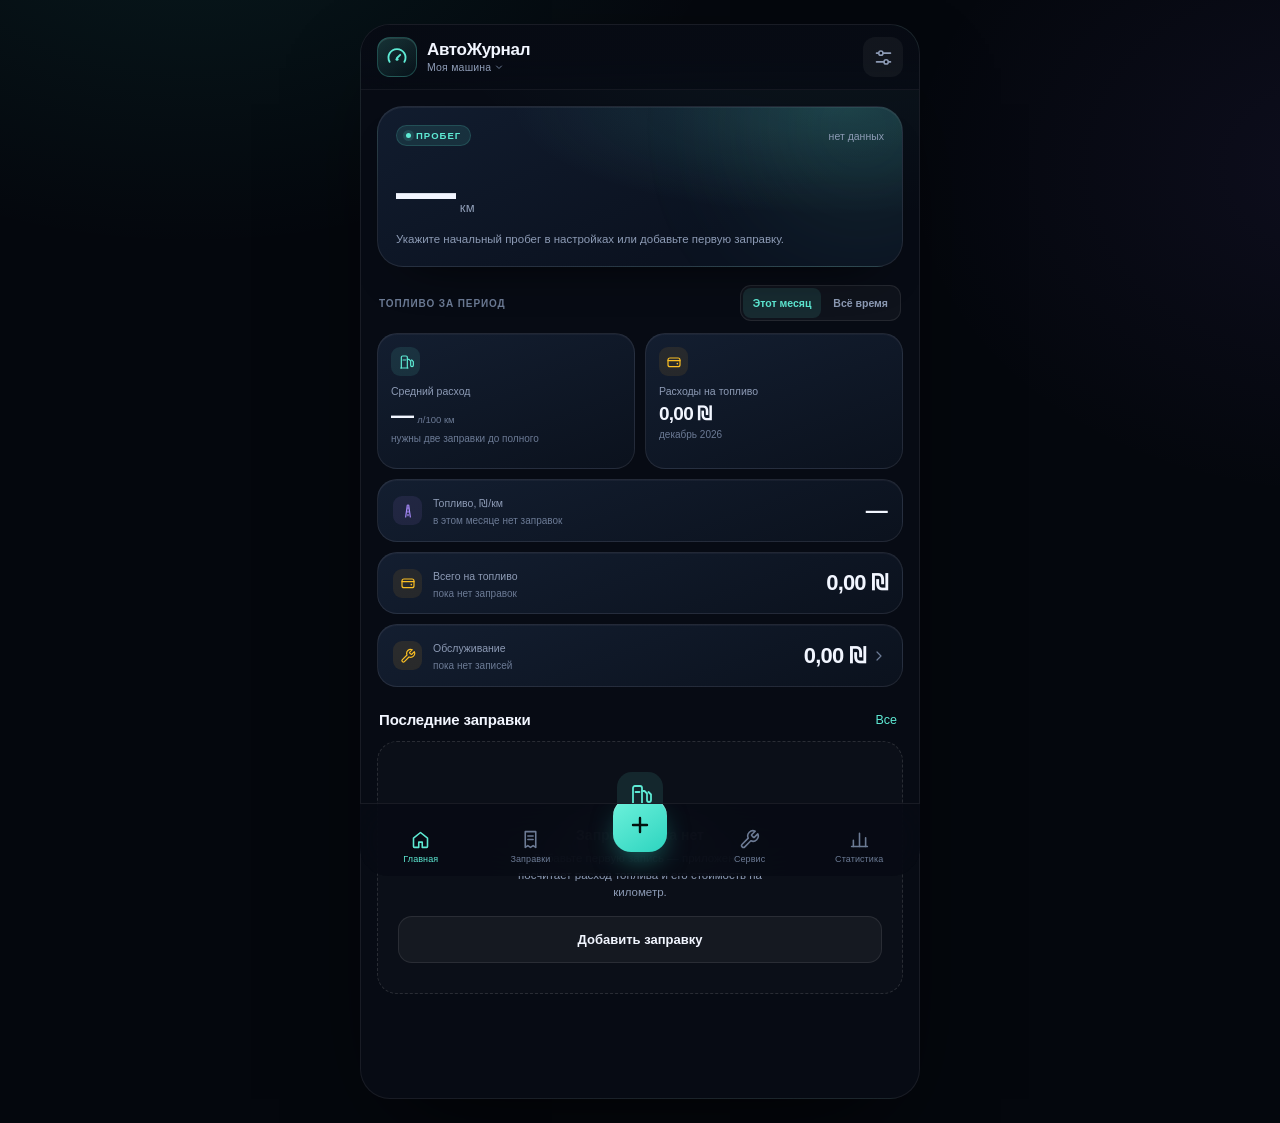
==== index.html @ a78a7da1 "Stage 3: maintenance and repair journal (2.3.0)" ====
<!DOCTYPE html>
<html lang="ru">
<head>
  <meta charset="utf-8">
  <meta name="viewport" content="width=device-width, initial-scale=1, viewport-fit=cover">
  <meta name="theme-color" content="#070b14">
  <meta name="description" content="АвтоЖурнал — личный учёт заправок, расхода и расходов для нескольких автомобилей.">
  <meta name="apple-mobile-web-app-capable" content="yes">
  <meta name="mobile-web-app-capable" content="yes">
  <meta name="apple-mobile-web-app-status-bar-style" content="black-translucent">
  <meta name="apple-mobile-web-app-title" content="АвтоЖурнал">
  <meta name="format-detection" content="telephone=no">
  <link rel="manifest" href="./manifest.webmanifest">
  <link rel="apple-touch-icon" href="./icons/apple-touch-icon.png">
  <link rel="icon" type="image/png" sizes="192x192" href="./icons/icon-192.png">
  <link rel="stylesheet" href="./styles.css">
  <title>АвтоЖурнал</title>
</head>
<body>
  <div class="app">
    <header class="topbar">
      <div class="brand">
        <div class="brand-icon" aria-hidden="true">
          <svg viewBox="0 0 24 24" fill="none" stroke="currentColor" stroke-width="1.9" stroke-linecap="round" stroke-linejoin="round">
            <path d="M4.6 16.8a8.5 8.5 0 1 1 14.8 0"/>
            <path d="m12 13 3.2-3.2"/>
            <circle cx="12" cy="14.2" r="1.5" fill="currentColor" stroke="none"/>
          </svg>
        </div>
        <div class="brand-text">
          <span class="brand-title">АвтоЖурнал</span>
          <button class="car-switch" type="button" id="car-switch" aria-haspopup="dialog" aria-controls="profiles-modal" title="Сменить автомобиль">
            <span id="active-profile-name">Моя машина</span>
            <svg viewBox="0 0 24 24" fill="none" stroke="currentColor" stroke-width="2" stroke-linecap="round" stroke-linejoin="round" aria-hidden="true"><path d="m7 10 5 5 5-5"/></svg>
          </button>
        </div>
      </div>
      <button class="icon-btn" type="button" data-nav="settings" aria-label="Открыть настройки">
        <svg viewBox="0 0 24 24" fill="none" stroke="currentColor" stroke-width="1.8" stroke-linecap="round">
          <path d="M4 7h16M4 17h16"/>
          <circle cx="9" cy="7" r="2.4" fill="#070b14"/>
          <circle cx="15" cy="17" r="2.4" fill="#070b14"/>
        </svg>
      </button>
    </header>

    <main class="main" id="main">
      <!-- ГЛАВНАЯ -->
      <section class="screen is-active" id="screen-home" data-screen="home">
        <div class="hero">
          <div class="hero-glow" aria-hidden="true"></div>
          <div class="hero-top">
            <span class="chip chip-live"><span class="live-dot"></span>Пробег</span>
            <span class="hero-date" id="hero-date">—</span>
          </div>
          <div class="odometer">
            <span class="odometer-value" id="stat-odometer">130 000</span>
            <span class="odometer-unit">км</span>
          </div>
          <p class="hero-hint" id="hero-hint">Стартовый пробег. Добавьте первую заправку.</p>
        </div>

        <div class="home-period">
          <span class="home-period-label">Топливо за период</span>
          <div class="period-switch" role="group" aria-label="Период для расходов на топливо">
            <button class="period-switch-btn is-active" type="button" data-home-period="month" aria-pressed="true">Этот месяц</button>
            <button class="period-switch-btn" type="button" data-home-period="all" aria-pressed="false">Всё время</button>
          </div>
        </div>

        <div class="stats-grid">
          <article class="stat-card">
            <div class="stat-icon stat-icon-fuel" aria-hidden="true">
              <svg viewBox="0 0 24 24" fill="none" stroke="currentColor" stroke-width="1.8" stroke-linecap="round" stroke-linejoin="round">
                <path d="M5 21V5a2 2 0 0 1 2-2h5a2 2 0 0 1 2 2v16"/>
                <path d="M4 21h11M7.5 9h4"/>
                <path d="M14 8h2.5L19 10.5V17a2 2 0 0 0 4 0v-5.5L20.5 9"/>
              </svg>
            </div>
            <span class="stat-label">Средний расход</span>
            <div class="stat-value-row">
              <strong class="stat-value" id="stat-consumption">—</strong>
              <span class="stat-unit">л/100 км</span>
            </div>
            <p class="stat-note" id="stat-consumption-note">по заправкам до полного</p>
          </article>

          <article class="stat-card">
            <div class="stat-icon stat-icon-money" aria-hidden="true">
              <svg viewBox="0 0 24 24" fill="none" stroke="currentColor" stroke-width="1.8" stroke-linecap="round" stroke-linejoin="round">
                <rect x="3" y="6" width="18" height="13" rx="3"/>
                <path d="M3 10h18"/>
                <circle cx="17" cy="14.5" r="1.2" fill="currentColor" stroke="none"/>
              </svg>
            </div>
            <span class="stat-label">Расходы на топливо</span>
            <div class="stat-value-row">
              <strong class="stat-value stat-value-money" id="stat-fuel-spent">—</strong>
            </div>
            <p class="stat-note" id="stat-fuel-spent-note">в этом месяце</p>
          </article>

          <article class="stat-card stat-wide">
            <div class="stat-icon stat-icon-road" aria-hidden="true">
              <svg viewBox="0 0 24 24" fill="none" stroke="currentColor" stroke-width="1.8" stroke-linecap="round" stroke-linejoin="round">
                <path d="M8.5 21 11 3M15.5 21 13 3"/>
                <path d="M12 7v2M12 12v2M12 17v2"/>
              </svg>
            </div>
            <div class="stat-wide-text">
              <span class="stat-label">Топливо, ₪/км</span>
              <p class="stat-note" id="stat-costkm-note">нужны данные о пробеге</p>
            </div>
            <div class="stat-value-row">
              <strong class="stat-value" id="stat-costkm">—</strong>
            </div>
          </article>

          <article class="stat-card stat-wide">
            <div class="stat-icon stat-icon-money" aria-hidden="true">
              <svg viewBox="0 0 24 24" fill="none" stroke="currentColor" stroke-width="1.8" stroke-linecap="round" stroke-linejoin="round">
                <rect x="3" y="6" width="18" height="13" rx="3"/>
                <path d="M3 10h18"/>
                <circle cx="17" cy="14.5" r="1.2" fill="currentColor" stroke="none"/>
              </svg>
            </div>
            <div class="stat-wide-text">
              <span class="stat-label">Всего на топливо</span>
              <p class="stat-note" id="stat-total-note">пока нет заправок</p>
            </div>
            <div class="stat-value-row">
              <strong class="stat-value stat-value-money" id="stat-total">—</strong>
            </div>
          </article>

          <button class="stat-card stat-wide stat-card-link" type="button" data-nav="maintenance">
            <div class="stat-icon stat-icon-service" aria-hidden="true">
              <svg viewBox="0 0 24 24" fill="none" stroke="currentColor" stroke-width="1.8" stroke-linecap="round" stroke-linejoin="round">
                <path d="M14.7 6.3a1 1 0 0 0 0 1.4l1.6 1.6a1 1 0 0 0 1.4 0l3.77-3.77a6 6 0 0 1-7.94 7.94l-6.91 6.91a2.12 2.12 0 0 1-3-3l6.91-6.91a6 6 0 0 1 7.94-7.94l-3.76 3.76z"/>
              </svg>
            </div>
            <div class="stat-wide-text">
              <span class="stat-label">Обслуживание</span>
              <p class="stat-note" id="stat-maintenance-note">пока нет записей</p>
            </div>
            <div class="stat-value-row">
              <strong class="stat-value" id="stat-maintenance-total">—</strong>
              <svg class="stat-arrow" viewBox="0 0 24 24" fill="none" stroke="currentColor" stroke-width="1.8" stroke-linecap="round" stroke-linejoin="round" aria-hidden="true"><path d="m9 18 6-6-6-6"/></svg>
            </div>
          </button>
        </div>

        <div class="section-head">
          <h2>Последние заправки</h2>
          <button class="link-btn" type="button" data-nav="history">Все</button>
        </div>
        <div class="fuel-list" id="recent-list"></div>
      </section>

      <!-- ЖУРНАЛ -->
      <section class="screen" id="screen-history" data-screen="history">
        <div class="screen-head">
          <div>
            <p class="eyebrow">Журнал</p>
            <h1>Заправки</h1>
          </div>
          <button class="round-btn" type="button" data-action="add" aria-label="Добавить заправку">
            <svg viewBox="0 0 24 24" fill="none" stroke="currentColor" stroke-width="2.2" stroke-linecap="round"><path d="M12 5v14M5 12h14"/></svg>
          </button>
        </div>
        <div class="summary-strip" id="history-summary"></div>
        <div class="fuel-list" id="history-list"></div>
      </section>

      <!-- СТАТИСТИКА -->
      <section class="screen" id="screen-charts" data-screen="charts">
        <div class="screen-head">
          <div>
            <p class="eyebrow">Аналитика</p>
            <h1>Статистика</h1>
          </div>
        </div>

        <article class="stats-summary">
          <div class="stats-summary-top">
            <div class="stats-summary-main">
              <span class="stat-label">Потрачено на бензин</span>
              <strong class="stats-total" id="stats-total">—</strong>
            </div>
            <label class="period-control" for="stats-period">
              <span class="visually-hidden">Период статистики</span>
              <select id="stats-period">
                <option value="all">Всё время</option>
                <option value="month">Этот месяц</option>
                <option value="prev-month">Прошлый месяц</option>
                <option value="last30">30 дней</option>
                <option value="year">Этот год</option>
              </select>
              <svg viewBox="0 0 24 24" fill="none" stroke="currentColor" stroke-width="2" stroke-linecap="round" stroke-linejoin="round" aria-hidden="true"><path d="m7 10 5 5 5-5"/></svg>
            </label>
          </div>
          <p class="stats-summary-meta" id="stats-meta">—</p>
        </article>

        <article class="chart-card station-card">
          <div class="chart-head">
            <div>
              <h2>Статистика АЗС</h2>
              <p id="station-period-label">за всё время</p>
            </div>
          </div>
          <div class="station-highlights" id="station-highlights"></div>
          <div class="station-list" id="station-list"></div>
        </article>

        <article class="chart-card">
          <div class="chart-head">
            <div>
              <h2>Расход топлива</h2>
              <p>л / 100 км</p>
            </div>
            <span class="chip chip-muted" id="consumption-badge">—</span>
          </div>
          <div class="chart" id="consumption-chart"></div>
        </article>

        <article class="chart-card">
          <div class="chart-head">
            <div>
              <h2>Расходы</h2>
              <p>последние 6 месяцев, ₪</p>
            </div>
            <span class="chip chip-muted" id="expenses-badge">—</span>
          </div>
          <div class="chart" id="expenses-chart"></div>
        </article>

        <p class="fineprint">Расход считается только между заправками «до полного». Частичные заправки не искажают результат: их литры добавляются к следующему полному баку.</p>
      </section>

      <!-- ОБСЛУЖИВАНИЕ -->
      <section class="screen" id="screen-maintenance" data-screen="maintenance">
        <div class="screen-head">
          <div>
            <p class="eyebrow">Сервис</p>
            <h1>Обслуживание</h1>
          </div>
          <button class="round-btn" type="button" data-action="add-maintenance" aria-label="Добавить запись обслуживания">
            <svg viewBox="0 0 24 24" fill="none" stroke="currentColor" stroke-width="2.2" stroke-linecap="round"><path d="M12 5v14M5 12h14"/></svg>
          </button>
        </div>
        <article class="stats-summary maintenance-summary">
          <div class="stats-summary-top">
            <div class="stats-summary-main">
              <span class="stat-label">Расходы на обслуживание</span>
              <strong class="stats-total" id="maintenance-total-all">—</strong>
            </div>
          </div>
          <p class="stats-summary-meta" id="maintenance-summary-meta">пока нет записей</p>
        </article>
        <div class="section-head">
          <h2>История</h2>
        </div>
        <div class="fuel-list" id="maintenance-list"></div>
      </section>

      <!-- НАСТРОЙКИ -->
      <section class="screen" id="screen-settings" data-screen="settings">
        <div class="screen-head">
          <div>
            <p class="eyebrow">Приложение</p>
            <h1>Настройки</h1>
          </div>
        </div>

        <article class="settings-card">
          <h2>Автомобиль</h2>
          <p class="settings-note">У каждого автомобиля свой журнал, пробег, расход и статистика. Название видно в верхней панели — по нему можно быстро переключаться.</p>
          <form id="settings-form" class="settings-form" novalidate>
            <label class="field" for="settings-profile-name">
              <span class="field-label">Название</span>
              <span class="input-wrap">
                <input id="settings-profile-name" type="text" maxlength="40" autocomplete="off" placeholder="Например, Рабочая">
              </span>
            </label>
            <label class="field" for="settings-odometer">
              <span class="field-label">Начальный пробег</span>
              <span class="input-wrap">
                <input id="settings-odometer" type="text" inputmode="numeric" autocomplete="off" placeholder="Необязательно">
                <span class="input-suffix">км</span>
              </span>
            </label>
            <p class="form-error" id="settings-error" role="alert"></p>
            <button class="secondary-btn" type="submit">Сохранить автомобиль</button>
          </form>
          <button class="secondary-btn settings-profiles-btn" type="button" id="settings-profiles-btn">Сменить или добавить автомобиль</button>
        </article>

        <article class="settings-card">
          <h2>Резервная копия</h2>
          <p class="settings-note">Данные хранятся только в этом браузере. Если очистить его данные или удалить приложение, записи могут пропасть. Раз в месяц сохраняйте файл на телефон или в облако.</p>
          <button class="secondary-btn" type="button" id="export-btn">
            <svg viewBox="0 0 24 24" fill="none" stroke="currentColor" stroke-width="1.8" stroke-linecap="round" stroke-linejoin="round" aria-hidden="true"><path d="M12 3v12M7 10l5 5 5-5"/><path d="M4 18v2h16v-2"/></svg>
            Экспортировать данные
          </button>
          <label class="secondary-btn file-btn" for="import-file">
            <svg viewBox="0 0 24 24" fill="none" stroke="currentColor" stroke-width="1.8" stroke-linecap="round" stroke-linejoin="round" aria-hidden="true"><path d="M12 16V4M7 9l5-5 5 5"/><path d="M4 18v2h16v-2"/></svg>
            Импортировать из файла
          </label>
          <input id="import-file" type="file" accept=".json,application/json" hidden>
          <button class="secondary-btn" type="button" id="restore-snapshot-btn" hidden>
            <svg viewBox="0 0 24 24" fill="none" stroke="currentColor" stroke-width="1.8" stroke-linecap="round" stroke-linejoin="round" aria-hidden="true"><path d="M4 12a8 8 0 1 0 2.3-5.7"/><path d="M4 5v5h5"/></svg>
            Восстановить последнюю копию
          </button>
          <p class="fineprint" id="snapshot-info"></p>
          <p class="fineprint" id="storage-info"></p>
        </article>

        <article class="settings-card">
          <h2>Установка на iPhone</h2>
          <ol class="steps">
            <li>Откройте адрес приложения в <strong>Safari</strong>.</li>
            <li>Нажмите кнопку «Поделиться» <span class="inline-icon">↑</span> внизу экрана.</li>
            <li>Выберите «На экран Домой» и нажмите «Добавить».</li>
            <li>Приложение откроется без адресной строки, как обычное.</li>
          </ol>
          <p class="fineprint">Для установки нужен адрес сайта по HTTPS. Файл, открытый с компьютера, на iPhone так не устанавливается.</p>
        </article>

        <article class="settings-card">
          <h2>Опасная зона</h2>
          <p class="settings-note">Удаляет все автомобили, заправки, обслуживание и настройки на этом устройстве. Сначала лучше сделать резервную копию.</p>
          <button class="danger-btn" type="button" id="clear-btn">Удалить все данные</button>
        </article>

        <footer class="app-footer">
          АвтоЖурнал · версия 2.3.0<br>
          Данные не покидают ваше устройство.
        </footer>
      </section>
    </main>

    <nav class="bottom-nav" aria-label="Основная навигация">
      <button class="nav-item is-active" type="button" data-nav="home" aria-label="Главная">
        <svg viewBox="0 0 24 24" fill="none" stroke="currentColor" stroke-width="1.8" stroke-linecap="round" stroke-linejoin="round"><path d="M4 10.5 12 4l8 6.5V20a1 1 0 0 1-1 1h-5v-6H10v6H5a1 1 0 0 1-1-1z"/></svg>
        <span>Главная</span>
      </button>
      <button class="nav-item" type="button" data-nav="history" aria-label="Заправки">
        <svg viewBox="0 0 24 24" fill="none" stroke="currentColor" stroke-width="1.8" stroke-linecap="round" stroke-linejoin="round"><path d="M6 3h12v18l-3-2-3 2-3-2-3 2z"/><path d="M9 8h6M9 12h6"/></svg>
        <span>Заправки</span>
      </button>
      <button class="nav-add" type="button" data-action="add" aria-label="Добавить заправку">
        <svg viewBox="0 0 24 24" fill="none" stroke="currentColor" stroke-width="2.4" stroke-linecap="round"><path d="M12 5v14M5 12h14"/></svg>
      </button>
      <button class="nav-item" type="button" data-nav="maintenance" aria-label="Обслуживание">
        <svg viewBox="0 0 24 24" fill="none" stroke="currentColor" stroke-width="1.8" stroke-linecap="round" stroke-linejoin="round">
          <path d="M14.7 6.3a1 1 0 0 0 0 1.4l1.6 1.6a1 1 0 0 0 1.4 0l3.77-3.77a6 6 0 0 1-7.94 7.94l-6.91 6.91a2.12 2.12 0 0 1-3-3l6.91-6.91a6 6 0 0 1 7.94-7.94l-3.76 3.76z"/>
        </svg>
        <span>Сервис</span>
      </button>
      <button class="nav-item" type="button" data-nav="charts" aria-label="Статистика">
        <svg viewBox="0 0 24 24" fill="none" stroke="currentColor" stroke-width="1.8" stroke-linecap="round" stroke-linejoin="round"><path d="M5 20v-7M12 20V5M19 20v-10"/><path d="M3 20h18"/></svg>
        <span>Статистика</span>
      </button>
    </nav>
  </div>

  <!-- ФОРМА ЗАПРАВКИ -->
  <div class="sheet" id="fuel-sheet" aria-hidden="true">
    <div class="sheet-panel" role="dialog" aria-modal="true" aria-labelledby="sheet-title">
      <header class="sheet-header">
        <button class="icon-btn" type="button" id="sheet-close" aria-label="Закрыть форму">
          <svg viewBox="0 0 24 24" fill="none" stroke="currentColor" stroke-width="2" stroke-linecap="round"><path d="M6 9l6 6 6-6"/></svg>
        </button>
        <h2 id="sheet-title">Новая заправка</h2>
        <span class="sheet-spacer"></span>
      </header>

      <form class="fuel-form" id="fuel-form" novalidate>
        <div class="form-row">
          <label class="field" for="fuel-date">
            <span class="field-label">Дата</span>
            <span class="input-wrap">
              <input id="fuel-date" type="date" required>
            </span>
          </label>
          <label class="field" for="fuel-odometer">
            <span class="field-label">Пробег</span>
            <span class="input-wrap">
              <input id="fuel-odometer" type="text" inputmode="numeric" autocomplete="off" placeholder="130 500" required>
              <span class="input-suffix">км</span>
            </span>
          </label>
        </div>

        <div class="odometer-assist" id="odometer-assist" aria-live="polite" hidden>
          <span class="odometer-assist-text" id="odometer-assist-text"></span>
          <button class="odometer-assist-action" type="button" id="odometer-assist-action" hidden>Подставить</button>
        </div>

        <section class="calc-card" aria-labelledby="calc-title">
          <div class="calc-head">
            <h3 id="calc-title">Стоимость заправки</h3>
            <span class="chip chip-muted">₪</span>
          </div>
          <p class="calc-intro">Заполните литры и <strong>одно</strong> из полей цены — второе посчитается сразу.</p>

          <div class="calc-row">
            <label class="field" for="fuel-liters">
              <span class="field-label">Залил, литров</span>
              <span class="input-wrap">
                <input id="fuel-liters" type="text" inputmode="decimal" autocomplete="off" placeholder="42,5" required>
                <span class="input-suffix">л</span>
              </span>
            </label>
            <label class="field" for="fuel-price">
              <span class="field-label">Цена за литр</span>
              <span class="input-wrap">
                <input id="fuel-price" type="text" inputmode="decimal" autocomplete="off" placeholder="3,19">
                <span class="input-suffix">₪</span>
              </span>
            </label>
          </div>

          <label class="field field-total" for="fuel-total">
            <span class="field-label">Цена за всё</span>
            <span class="input-wrap input-wrap-large">
              <input id="fuel-total" type="text" inputmode="decimal" autocomplete="off" placeholder="135,58">
              <span class="input-suffix">₪</span>
            </span>
          </label>

          <p class="calc-hint" id="calc-hint" aria-live="polite">
            Введите литры и цену — недостающее поле заполнится автоматически.
          </p>
        </section>

        <label class="field" for="fuel-station">
          <span class="field-label">АЗС</span>
          <span class="input-wrap select-wrap">
            <select id="fuel-station">
              <option value="">Не выбрана</option>
              <option value="paz">Paz</option>
              <option value="sonol">Sonol</option>
              <option value="dor-alon">Dor Alon</option>
              <option value="delek">Delek</option>
              <option value="other">Другое</option>
            </select>
            <svg class="select-chevron" viewBox="0 0 24 24" fill="none" stroke="currentColor" stroke-width="2" stroke-linecap="round" stroke-linejoin="round" aria-hidden="true"><path d="m7 10 5 5 5-5"/></svg>
          </span>
        </label>

        <label class="field" id="fuel-station-other-field" for="fuel-station-other" hidden>
          <span class="field-label">Название АЗС</span>
          <span class="input-wrap">
            <input id="fuel-station-other" type="text" autocomplete="off" maxlength="80" placeholder="Например, Yango">
          </span>
        </label>

        <label class="field" for="fuel-note">
          <span class="field-label">Заметка</span>
          <span class="input-wrap input-wrap-textarea">
            <textarea id="fuel-note" rows="3" maxlength="500" placeholder="Маршрут, самочувствие машины…"></textarea>
          </span>
        </label>

        <label class="switch-row" for="fuel-full">
          <span class="switch-text">
            <strong>Заправка до полного</strong>
            <small>Нужна для правильного расчёта расхода</small>
          </span>
          <span class="switch">
            <input id="fuel-full" type="checkbox" checked>
            <span class="switch-track" aria-hidden="true"></span>
          </span>
        </label>

        <p class="form-error" id="form-error" role="alert"></p>

        <button class="primary-btn" type="submit" id="fuel-submit">Сохранить заправку</button>
        <button class="danger-link" type="button" id="fuel-delete" hidden>Удалить эту заправку</button>
      </form>
    </div>
  </div>

  <!-- АВТОМОБИЛИ -->
  <div class="modal-backdrop" id="profiles-modal" hidden>
    <div class="modal-card profile-modal-card" role="dialog" aria-modal="true" aria-labelledby="profiles-title">
      <div class="profile-modal-head">
        <div>
          <p class="eyebrow">Профили</p>
          <h3 id="profiles-title">Автомобили</h3>
        </div>
        <button class="icon-btn" type="button" id="profiles-close" aria-label="Закрыть список автомобилей">
          <svg viewBox="0 0 24 24" fill="none" stroke="currentColor" stroke-width="2" stroke-linecap="round"><path d="M6 6l12 12M18 6 6 18"/></svg>
        </button>
      </div>

      <p class="profile-modal-note">Выберите машину — у каждой свой журнал, расход и статистика.</p>
      <div class="profile-list" id="profiles-list"></div>
      <button class="secondary-btn" type="button" id="profile-add-btn">+ Добавить автомобиль</button>

      <form class="profile-form" id="profile-form" novalidate hidden>
        <p class="profile-form-title">Новый автомобиль</p>
        <label class="field" for="profile-name">
          <span class="field-label">Название</span>
          <span class="input-wrap">
            <input id="profile-name" type="text" maxlength="40" autocomplete="off" placeholder="Например, Рабочая">
          </span>
        </label>
        <label class="field" for="profile-odometer">
          <span class="field-label">Начальный пробег</span>
          <span class="input-wrap">
            <input id="profile-odometer" type="text" inputmode="numeric" autocomplete="off" placeholder="Необязательно">
            <span class="input-suffix">км</span>
          </span>
        </label>
        <p class="form-error" id="profile-error" role="alert"></p>
        <div class="profile-form-actions">
          <button class="ghost-btn" type="button" id="profile-cancel">Отмена</button>
          <button class="primary-btn" type="submit" id="profile-submit">Добавить</button>
        </div>
      </form>
    </div>
  </div>

  <!-- ПОДТВЕРЖДЕНИЕ -->
  <div class="modal-backdrop" id="confirm-modal" hidden>
    <div class="modal-card" role="dialog" aria-modal="true" aria-labelledby="confirm-title">
      <h3 id="confirm-title">Удалить запись?</h3>
      <p id="confirm-text">Это действие нельзя отменить.</p>
      <div class="modal-actions">
        <button class="ghost-btn" type="button" id="confirm-cancel">Отмена</button>
        <button class="danger-solid" type="button" id="confirm-ok">Удалить</button>
      </div>
    </div>
  </div>

  <!-- ФОРМА ОБСЛУЖИВАНИЯ -->
  <div class="sheet" id="maintenance-sheet" aria-hidden="true">
    <div class="sheet-panel" role="dialog" aria-modal="true" aria-labelledby="maintenance-sheet-title">
      <header class="sheet-header">
        <button class="icon-btn" type="button" id="maintenance-sheet-close" aria-label="Закрыть форму">
          <svg viewBox="0 0 24 24" fill="none" stroke="currentColor" stroke-width="2" stroke-linecap="round"><path d="M6 9l6 6 6-6"/></svg>
        </button>
        <div class="sheet-title-group">
          <p class="eyebrow">Сервис</p>
          <h2 id="maintenance-sheet-title">Запись обслуживания</h2>
        </div>
        <button class="icon-btn icon-btn-danger" type="button" id="maintenance-delete" aria-label="Удалить запись" hidden>
          <svg viewBox="0 0 24 24" fill="none" stroke="currentColor" stroke-width="1.8" stroke-linecap="round" stroke-linejoin="round"><path d="M3 6h18M8 6V4h8v2M19 6v14a2 2 0 0 1-2 2H7a2 2 0 0 1-2-2V6M10 11v6M14 11v6"/></svg>
        </button>
      </header>

      <form class="fuel-form" id="maintenance-form" novalidate>
        <label class="field" for="maintenance-date">
          <span class="field-label">Дата</span>
          <span class="input-wrap">
            <input id="maintenance-date" type="date" required>
          </span>
        </label>

        <label class="field" for="maintenance-odometer">
          <span class="field-label">Пробег</span>
          <span class="input-wrap">
            <input id="maintenance-odometer" type="text" inputmode="numeric" autocomplete="off" placeholder="130000" required>
            <span class="input-suffix">км</span>
          </span>
        </label>

        <label class="field" for="maintenance-title">
          <span class="field-label">Работа или событие</span>
          <span class="input-wrap">
            <input id="maintenance-title" type="text" maxlength="120" autocomplete="off" placeholder="Замена масла, шиномонтаж, страховка" required>
          </span>
        </label>

        <div class="calc-row">
          <label class="field" for="maintenance-parts">
            <span class="field-label">Запчасти</span>
            <span class="input-wrap">
              <input id="maintenance-parts" type="text" inputmode="decimal" autocomplete="off" placeholder="0">
              <span class="input-suffix">₪</span>
            </span>
          </label>
          <label class="field" for="maintenance-labor">
            <span class="field-label">Работы</span>
            <span class="input-wrap">
              <input id="maintenance-labor" type="text" inputmode="decimal" autocomplete="off" placeholder="0">
              <span class="input-suffix">₪</span>
            </span>
          </label>
        </div>

        <div class="service-total-preview">
          <span>Итого</span>
          <strong id="maintenance-form-total">0,00 ₪</strong>
        </div>

        <label class="field" for="maintenance-note">
          <span class="field-label">Заметка</span>
          <span class="input-wrap input-wrap-textarea">
            <textarea id="maintenance-note" rows="3" maxlength="500" placeholder="Масло, фильтр, детали"></textarea>
          </span>
        </label>

        <p class="form-error" id="maintenance-form-error" role="alert"></p>

        <div class="form-actions">
          <button class="ghost-btn" type="button" id="maintenance-form-cancel">Отмена</button>
          <button class="primary-btn" type="submit">Сохранить</button>
        </div>
      </form>
    </div>
  </div>

  <div class="toast" id="toast" role="status" aria-live="polite"></div>

  <script src="./calc.js"></script>
  <script src="./storage.js"></script>
  <script src="./charts.js"></script>
  <script src="./app.js"></script>
</body>
</html>
---- styles.css ----
/* АвтоЖурнал — мобильный интерфейс */

:root {
  color-scheme: dark;
  --bg: #070b14;
  --bg-deep: #04070d;
  --surface: #0e1626;
  --surface-2: #111c2f;
  --card: rgba(17, 27, 44, 0.72);
  --card-solid: #101a2b;
  --border: rgba(255, 255, 255, 0.085);
  --border-strong: rgba(255, 255, 255, 0.14);
  --text: #f2f6ff;
  --text-soft: #c7d2e5;
  --muted: #8d9bb5;
  --muted-2: #6c7b95;
  --accent: #5eead4;
  --accent-strong: #2dd4bf;
  --accent-soft: rgba(94, 234, 212, 0.11);
  --accent-border: rgba(94, 234, 212, 0.24);
  --violet: #a78bfa;
  --amber: #fbbf24;
  --danger: #fb7185;
  --danger-soft: rgba(251, 113, 133, 0.1);
  --radius: 20px;
  --nav-height: 66px;
  --safe-bottom: env(safe-area-inset-bottom, 0px);
  --safe-top: env(safe-area-inset-top, 0px);
  --font: -apple-system, BlinkMacSystemFont, "SF Pro Text", "Segoe UI", Roboto, "Helvetica Neue", Arial, sans-serif;
}

* {
  box-sizing: border-box;
  -webkit-tap-highlight-color: transparent;
}

[hidden] {
  display: none !important;
}

.visually-hidden {
  position: absolute;
  width: 1px;
  height: 1px;
  padding: 0;
  margin: -1px;
  overflow: hidden;
  clip: rect(0 0 0 0);
  white-space: nowrap;
  border: 0;
}

html {
  min-height: 100%;
  -webkit-text-size-adjust: 100%;
}

body {
  margin: 0;
  min-height: 100%;
  font-family: var(--font);
  background:
    radial-gradient(900px 600px at 15% -10%, rgba(45, 212, 191, 0.09), transparent 60%),
    radial-gradient(800px 600px at 105% 15%, rgba(124, 92, 220, 0.08), transparent 55%),
    var(--bg-deep);
  color: var(--text);
  -webkit-font-smoothing: antialiased;
  text-rendering: optimizeLegibility;
  overflow-x: hidden;
}

button,
input,
textarea {
  font-family: inherit;
}

button {
  cursor: pointer;
}

button:focus-visible,
input:focus-visible,
textarea:focus-visible,
label:focus-within {
  outline: none;
}

button:focus-visible,
a:focus-visible {
  outline: 2px solid var(--accent);
  outline-offset: 2px;
}

.app {
  position: relative;
  width: 100%;
  max-width: 560px;
  min-height: 100vh;
  min-height: 100dvh;
  margin: 0 auto;
  background:
    radial-gradient(700px 420px at 85% -5%, rgba(94, 234, 212, 0.055), transparent 60%),
    var(--bg);
}

/* ── Верхняя панель ─────────────────────────────────────── */

.topbar {
  position: sticky;
  top: 0;
  z-index: 30;
  display: flex;
  align-items: center;
  justify-content: space-between;
  gap: 12px;
  padding: calc(var(--safe-top) + 12px) 16px 12px;
  background: linear-gradient(to bottom, rgba(7, 11, 20, 0.97) 55%, rgba(7, 11, 20, 0.78));
  border-bottom: 1px solid rgba(255, 255, 255, 0.055);
  backdrop-filter: blur(20px);
  -webkit-backdrop-filter: blur(20px);
}

.brand {
  display: flex;
  align-items: center;
  gap: 10px;
  min-width: 0;
}

.brand-icon {
  display: grid;
  place-items: center;
  width: 40px;
  height: 40px;
  border-radius: 13px;
  color: var(--accent);
  background: linear-gradient(145deg, rgba(94, 234, 212, 0.18), rgba(45, 212, 191, 0.04));
  border: 1px solid var(--accent-border);
  box-shadow: inset 0 1px 0 rgba(255, 255, 255, 0.09);
  flex: 0 0 auto;
}

.brand-icon svg {
  width: 24px;
  height: 24px;
}

.brand-text {
  display: flex;
  flex-direction: column;
  gap: 1px;
  min-width: 0;
}

.brand-title {
  font-size: 17px;
  font-weight: 650;
  letter-spacing: -0.02em;
  line-height: 1.15;
}

.brand-sub {
  font-size: 10.5px;
  color: var(--muted);
  letter-spacing: 0.02em;
}

.car-switch {
  display: inline-flex;
  align-items: center;
  gap: 2px;
  align-self: flex-start;
  max-width: 100%;
  min-width: 0;
  margin: 0;
  padding: 0;
  border: none;
  background: none;
  color: var(--muted);
  font-size: 10.5px;
  line-height: 1.25;
  letter-spacing: 0.02em;
  text-align: left;
}

.car-switch span {
  min-width: 0;
  overflow: hidden;
  text-overflow: ellipsis;
  white-space: nowrap;
}

.car-switch svg {
  width: 12px;
  height: 12px;
  flex: 0 0 auto;
  color: var(--muted-2);
}

.car-switch:active {
  color: var(--text);
}

.icon-btn {
  display: grid;
  place-items: center;
  width: 40px;
  height: 40px;
  padding: 0;
  border-radius: 12px;
  border: 1px solid transparent;
  background: rgba(255, 255, 255, 0.045);
  color: var(--muted);
  transition: background 0.18s ease, color 0.18s ease;
  flex: 0 0 auto;
}

.icon-btn:active {
  background: rgba(255, 255, 255, 0.09);
  color: var(--text);
}

.icon-btn svg {
  width: 21px;
  height: 21px;
}

/* ── Экраны ─────────────────────────────────────────────── */

.main {
  padding: 16px 16px calc(var(--nav-height) + var(--safe-bottom) + 38px);
}

.screen {
  display: none;
}

.screen.is-active {
  display: block;
  animation: screen-in 0.3s ease both;
}

@keyframes screen-in {
  from {
    opacity: 0;
    transform: translateY(8px);
  }
  to {
    opacity: 1;
    transform: none;
  }
}

.eyebrow {
  margin: 0 0 4px;
  font-size: 10px;
  font-weight: 600;
  letter-spacing: 0.16em;
  text-transform: uppercase;
  color: var(--accent);
  opacity: 0.9;
}

.screen-head {
  display: flex;
  align-items: flex-end;
  justify-content: space-between;
  gap: 12px;
  margin: 4px 2px 18px;
}

.screen-head h1 {
  margin: 0;
  font-size: 30px;
  line-height: 1.05;
  font-weight: 660;
  letter-spacing: -0.04em;
}

.round-btn {
  display: grid;
  place-items: center;
  width: 44px;
  height: 44px;
  border: none;
  border-radius: 15px;
  background: linear-gradient(145deg, var(--accent), var(--accent-strong));
  color: #03110e;
  box-shadow: 0 10px 24px -10px rgba(45, 212, 191, 0.7);
  transition: transform 0.15s ease;
  flex: 0 0 auto;
}

.round-btn:active {
  transform: scale(0.94);
}

.round-btn svg {
  width: 22px;
  height: 22px;
}

/* ── Главный экран ──────────────────────────────────────── */

.hero {
  position: relative;
  overflow: hidden;
  padding: 18px;
  border-radius: 26px;
  border: 1px solid rgba(255, 255, 255, 0.09);
  background:
    radial-gradient(120% 130% at 88% 0%, rgba(94, 234, 212, 0.16), transparent 52%),
    linear-gradient(155deg, #111c2e 0%, #0b1220 70%);
  box-shadow:
    0 24px 50px -34px rgba(0, 0, 0, 1),
    inset 0 1px 0 rgba(255, 255, 255, 0.06);
}

.hero-glow {
  position: absolute;
  top: -70px;
  right: -50px;
  width: 180px;
  height: 180px;
  border-radius: 50%;
  background: var(--accent);
  filter: blur(80px);
  opacity: 0.14;
  pointer-events: none;
}

.hero-top {
  position: relative;
  display: flex;
  align-items: center;
  justify-content: space-between;
  gap: 10px;
}

.hero-date {
  font-size: 10.5px;
  color: var(--muted);
  white-space: nowrap;
}

.chip {
  display: inline-flex;
  align-items: center;
  gap: 5px;
  padding: 4px 9px;
  border-radius: 999px;
  font-size: 9.5px;
  font-weight: 600;
  letter-spacing: 0.11em;
  text-transform: uppercase;
  white-space: nowrap;
}

.chip-live {
  color: var(--accent);
  background: var(--accent-soft);
  border: 1px solid rgba(94, 234, 212, 0.16);
}

.chip-muted {
  color: var(--muted);
  background: rgba(255, 255, 255, 0.045);
  border: 1px solid rgba(255, 255, 255, 0.07);
  letter-spacing: 0.04em;
  font-size: 10px;
  text-transform: none;
  font-weight: 500;
}

.live-dot {
  width: 5px;
  height: 5px;
  border-radius: 50%;
  background: var(--accent);
  box-shadow: 0 0 0 3px rgba(94, 234, 212, 0.13);
}

.odometer {
  position: relative;
  display: flex;
  align-items: baseline;
  gap: 7px;
  margin-top: 16px;
  line-height: 1;
}

.odometer-value {
  font-size: clamp(44px, 13.5vw, 60px);
  font-weight: 680;
  letter-spacing: -0.055em;
  font-variant-numeric: tabular-nums;
}

.odometer-unit {
  font-size: 13px;
  font-weight: 500;
  color: var(--muted);
  letter-spacing: 0.02em;
}

.hero-hint {
  position: relative;
  margin: 9px 0 0;
  max-width: 95%;
  font-size: 11.5px;
  line-height: 1.5;
  color: var(--muted);
}

.home-period {
  display: flex;
  align-items: center;
  justify-content: space-between;
  flex-wrap: wrap;
  gap: 8px 12px;
  margin: 18px 2px 0;
}

.home-period-label {
  font-size: 10px;
  font-weight: 600;
  letter-spacing: 0.09em;
  text-transform: uppercase;
  color: var(--muted-2);
}

.period-switch {
  display: inline-flex;
  gap: 2px;
  padding: 2px;
  border: 1px solid var(--border);
  border-radius: 11px;
  background: rgba(255, 255, 255, 0.035);
}

.period-switch-btn {
  min-height: 30px;
  padding: 5px 10px;
  border: none;
  border-radius: 8px;
  background: transparent;
  color: var(--muted);
  font: inherit;
  font-size: 10.5px;
  font-weight: 600;
  white-space: nowrap;
  cursor: pointer;
  transition: color 0.16s ease, background 0.16s ease;
}

.period-switch-btn.is-active {
  color: var(--accent);
  background: var(--accent-soft);
}

.period-switch-btn:focus-visible {
  outline: 2px solid var(--accent);
  outline-offset: 1px;
}

.stats-grid {
  display: grid;
  grid-template-columns: 1fr 1fr;
  gap: 10px;
  margin-top: 12px;
}

.stat-card {
  position: relative;
  display: flex;
  flex-direction: column;
  align-items: flex-start;
  min-height: 136px;
  padding: 13px;
  border-radius: var(--radius);
  border: 1px solid var(--border);
  background: linear-gradient(160deg, rgba(22, 34, 55, 0.82), rgba(12, 19, 32, 0.82));
  box-shadow: inset 0 1px 0 rgba(255, 255, 255, 0.04);
}

.stat-icon {
  display: grid;
  place-items: center;
  width: 29px;
  height: 29px;
  border-radius: 9px;
  margin-bottom: 9px;
}

.stat-icon svg {
  width: 16px;
  height: 16px;
}

.stat-icon-fuel {
  color: var(--accent);
  background: var(--accent-soft);
}

.stat-icon-money {
  color: var(--amber);
  background: rgba(251, 191, 36, 0.09);
}

.stat-icon-road {
  color: var(--violet);
  background: rgba(167, 139, 250, 0.1);
}

.stat-icon-service {
  color: #fbbf24;
  background: rgba(251, 191, 36, 0.1);
}

.stat-card-link {
  width: 100%;
  font: inherit;
  color: inherit;
  text-align: left;
  cursor: pointer;
  transition: border-color 0.16s ease, background 0.16s ease;
}

.stat-card-link:active {
  border-color: rgba(251, 191, 36, 0.28);
  background: linear-gradient(160deg, rgba(27, 41, 65, 0.9), rgba(13, 21, 35, 0.9));
}

.stat-card-link:focus-visible {
  outline: 2px solid var(--accent);
  outline-offset: 2px;
}

.stat-arrow {
  width: 16px;
  height: 16px;
  margin-left: 2px;
  color: var(--muted-2);
  align-self: center;
}

.stat-label {
  font-size: 10.5px;
  line-height: 1.3;
  color: var(--muted);
}

.stat-value-row {
  display: flex;
  align-items: baseline;
  gap: 4px;
  margin-top: 3px;
  min-width: 0;
}

.stat-value {
  font-size: 23px;
  font-weight: 650;
  letter-spacing: -0.035em;
  font-variant-numeric: tabular-nums;
  white-space: nowrap;
}

.stat-value-money {
  font-size: 19px;
  letter-spacing: -0.04em;
}

.stat-unit {
  font-size: 9.5px;
  color: var(--muted-2);
  white-space: nowrap;
}

.stat-note {
  margin: 3px 0 0;
  font-size: 10px;
  line-height: 1.35;
  color: var(--muted-2);
}

.stat-wide {
  grid-column: span 2;
  flex-direction: row;
  align-items: center;
  gap: 11px;
  min-height: 0;
  padding: 13px 15px;
}

.stat-wide .stat-icon {
  margin-bottom: 0;
  flex: 0 0 auto;
}

.stat-wide-text {
  flex: 1;
  min-width: 0;
}

.stat-wide .stat-value-row {
  margin-top: 0;
  margin-left: auto;
}

.stat-wide .stat-value {
  font-size: 22px;
}

.section-head {
  display: flex;
  align-items: center;
  justify-content: space-between;
  gap: 10px;
  margin: 22px 2px 10px;
}

.section-head h2 {
  margin: 0;
  font-size: 15px;
  font-weight: 600;
  letter-spacing: -0.01em;
}

.link-btn {
  padding: 4px;
  border: none;
  background: none;
  color: var(--accent);
  font-size: 12.5px;
  font-weight: 500;
}

/* ── Список заправок ────────────────────────────────────── */

.fuel-list {
  display: flex;
  flex-direction: column;
  gap: 9px;
}

.fuel-card {
  position: relative;
  padding: 13px 13px 12px;
  border-radius: 18px;
  border: 1px solid var(--border);
  background: linear-gradient(160deg, rgba(19, 30, 49, 0.72), rgba(11, 18, 31, 0.72));
  box-shadow: inset 0 1px 0 rgba(255, 255, 255, 0.035);
}

.fuel-top {
  display: flex;
  align-items: center;
  gap: 7px;
  min-height: 26px;
}

.fuel-date {
  font-size: 10.5px;
  color: var(--muted);
  text-transform: capitalize;
  white-space: nowrap;
}

.badge-full {
  display: inline-flex;
  align-items: center;
  gap: 4px;
  padding: 3px 7px;
  border-radius: 999px;
  font-size: 8.5px;
  font-weight: 600;
  letter-spacing: 0.06em;
  text-transform: uppercase;
  color: var(--accent);
  background: rgba(94, 234, 212, 0.08);
  border: 1px solid rgba(94, 234, 212, 0.14);
  white-space: nowrap;
}

.badge-full::before {
  content: "";
  width: 4px;
  height: 4px;
  border-radius: 50%;
  background: currentColor;
}

.fuel-actions {
  display: flex;
  gap: 2px;
  margin-left: auto;
}

.mini-btn {
  display: grid;
  place-items: center;
  width: 29px;
  height: 29px;
  padding: 0;
  border: none;
  border-radius: 9px;
  background: transparent;
  color: var(--muted-2);
  transition: background 0.15s ease, color 0.15s ease;
}

.mini-btn:active {
  background: rgba(255, 255, 255, 0.07);
  color: var(--text);
}

.mini-btn svg {
  width: 16px;
  height: 16px;
}

.mini-danger:active {
  color: var(--danger);
  background: var(--danger-soft);
}

.fuel-line {
  display: flex;
  align-items: baseline;
  justify-content: space-between;
  gap: 10px;
  margin-top: 5px;
}

.fuel-station {
  min-width: 0;
  overflow: hidden;
  text-overflow: ellipsis;
  white-space: nowrap;
  font-size: 14.5px;
  font-weight: 600;
  letter-spacing: -0.015em;
}

.fuel-station.is-empty {
  color: var(--muted-2);
  font-weight: 500;
}

.fuel-total {
  flex: 0 0 auto;
  font-size: 15px;
  font-weight: 650;
  font-variant-numeric: tabular-nums;
  letter-spacing: -0.02em;
}

.fuel-meta {
  display: flex;
  flex-wrap: wrap;
  gap: 0 6px;
  margin-top: 3px;
  font-size: 10.5px;
  color: var(--muted-2);
  font-variant-numeric: tabular-nums;
}

.fuel-meta span + span::before {
  content: "·";
  margin-right: 6px;
  color: rgba(255, 255, 255, 0.2);
}

.fuel-note {
  margin: 8px 0 0;
  padding-top: 7px;
  border-top: 1px dashed rgba(255, 255, 255, 0.07);
  font-size: 11px;
  line-height: 1.45;
  color: #a6b3c8;
  overflow-wrap: anywhere;
}

.empty-state {
  display: flex;
  flex-direction: column;
  align-items: center;
  gap: 7px;
  padding: 30px 20px;
  border-radius: 20px;
  border: 1px dashed rgba(255, 255, 255, 0.12);
  background: rgba(255, 255, 255, 0.018);
  text-align: center;
}

.empty-state-icon {
  display: grid;
  place-items: center;
  width: 46px;
  height: 46px;
  margin-bottom: 2px;
  border-radius: 15px;
  color: var(--accent);
  background: var(--accent-soft);
}

.empty-state-icon svg {
  width: 24px;
  height: 24px;
}

.empty-state strong {
  font-size: 14px;
  font-weight: 600;
}

.empty-state span {
  max-width: 260px;
  font-size: 11.5px;
  line-height: 1.5;
  color: var(--muted);
}

.empty-state button {
  margin-top: 7px;
}

/* ── Сводка журнала ─────────────────────────────────────── */

.summary-strip {
  display: grid;
  grid-template-columns: repeat(3, 1fr);
  gap: 1px;
  margin-bottom: 12px;
  border: 1px solid var(--border);
  border-radius: 17px;
  overflow: hidden;
  background: var(--border);
}

.summary-item {
  min-width: 0;
  padding: 11px 10px;
  background: #0c1422;
}

.summary-label {
  display: block;
  font-size: 9px;
  letter-spacing: 0.04em;
  text-transform: uppercase;
  color: var(--muted-2);
  white-space: nowrap;
}

.summary-value {
  display: block;
  margin-top: 3px;
  font-size: 13px;
  font-weight: 600;
  letter-spacing: -0.02em;
  font-variant-numeric: tabular-nums;
  white-space: nowrap;
  overflow: hidden;
  text-overflow: ellipsis;
}

/* ── Статистика за период ───────────────────────────────── */

.stats-summary {
  position: relative;
  overflow: hidden;
  padding: 16px;
  margin-bottom: 11px;
  border-radius: 22px;
  border: 1px solid rgba(94, 234, 212, 0.17);
  background:
    radial-gradient(120% 130% at 100% 0%, rgba(94, 234, 212, 0.1), transparent 55%),
    linear-gradient(160deg, rgba(20, 33, 52, 0.92), rgba(11, 18, 31, 0.9));
  box-shadow: inset 0 1px 0 rgba(255, 255, 255, 0.045);
}

.stats-summary-top {
  display: flex;
  align-items: flex-start;
  justify-content: space-between;
  gap: 10px;
}

.stats-summary-main {
  min-width: 0;
}

.stats-total {
  display: block;
  margin-top: 4px;
  font-size: clamp(26px, 8vw, 34px);
  font-weight: 680;
  line-height: 1.05;
  letter-spacing: -0.045em;
  font-variant-numeric: tabular-nums;
  white-space: nowrap;
}

.stats-summary-meta {
  margin: 8px 0 0;
  font-size: 10.5px;
  line-height: 1.45;
  color: var(--muted);
}

.period-control {
  position: relative;
  display: flex;
  align-items: center;
  flex: 0 0 auto;
}

.period-control select {
  height: 37px;
  max-width: 142px;
  padding: 0 30px 0 11px;
  border: 1px solid rgba(255, 255, 255, 0.11);
  border-radius: 11px;
  background: rgba(255, 255, 255, 0.055);
  color: var(--text-soft);
  font-size: 11.5px;
  font-weight: 500;
  appearance: none;
  -webkit-appearance: none;
  cursor: pointer;
}

.period-control select:focus-visible {
  outline: 2px solid var(--accent);
  outline-offset: 1px;
}

.period-control svg {
  position: absolute;
  right: 9px;
  width: 14px;
  height: 14px;
  color: var(--muted);
  pointer-events: none;
}

.period-control option,
.select-wrap option {
  background: #0e1626;
  color: var(--text);
}

.station-card {
  padding-bottom: 14px;
}

.station-highlights {
  display: grid;
  grid-template-columns: 1fr 1fr;
  gap: 8px;
  margin-top: 12px;
}

.station-highlight {
  min-width: 0;
  padding: 11px;
  border-radius: 14px;
  border: 1px solid var(--border);
  background: rgba(255, 255, 255, 0.03);
}

.station-highlight.is-visits {
  border-color: rgba(94, 234, 212, 0.17);
  background: rgba(94, 234, 212, 0.055);
}

.station-highlight.is-spent {
  border-color: rgba(251, 191, 36, 0.16);
  background: rgba(251, 191, 36, 0.05);
}

.station-highlight-label {
  display: block;
  font-size: 9px;
  font-weight: 600;
  letter-spacing: 0.07em;
  text-transform: uppercase;
  color: var(--muted-2);
}

.station-highlight-name {
  display: block;
  margin-top: 5px;
  overflow: hidden;
  text-overflow: ellipsis;
  white-space: nowrap;
  font-size: 14px;
  font-weight: 650;
  letter-spacing: -0.015em;
}

.station-highlight-value {
  display: block;
  margin-top: 2px;
  font-size: 10.5px;
  color: var(--muted);
  font-variant-numeric: tabular-nums;
}

.station-list {
  margin-top: 14px;
}

.station-list-head {
  display: flex;
  align-items: center;
  justify-content: space-between;
  gap: 8px;
  padding: 0 2px 7px;
  font-size: 9px;
  letter-spacing: 0.07em;
  text-transform: uppercase;
  color: var(--muted-2);
}

.station-row {
  padding: 10px 2px 11px;
  border-top: 1px solid rgba(255, 255, 255, 0.065);
}

.station-row-top {
  display: flex;
  align-items: baseline;
  justify-content: space-between;
  gap: 10px;
}

.station-name {
  min-width: 0;
  overflow: hidden;
  text-overflow: ellipsis;
  white-space: nowrap;
  font-size: 13.5px;
  font-weight: 600;
  letter-spacing: -0.01em;
}

.station-total {
  flex: 0 0 auto;
  font-size: 13px;
  font-weight: 650;
  letter-spacing: -0.02em;
  font-variant-numeric: tabular-nums;
}

.station-meter {
  height: 5px;
  margin-top: 7px;
  border-radius: 999px;
  background: rgba(255, 255, 255, 0.06);
  overflow: hidden;
}

.station-meter span {
  display: block;
  height: 100%;
  border-radius: inherit;
  background: linear-gradient(90deg, var(--accent-strong), var(--accent));
}

.station-meta {
  display: flex;
  flex-wrap: wrap;
  gap: 0 6px;
  margin-top: 5px;
  font-size: 10px;
  color: var(--muted-2);
  font-variant-numeric: tabular-nums;
}

.station-meta span + span::before {
  content: "·";
  margin-right: 6px;
  color: rgba(255, 255, 255, 0.2);
}

.stats-empty {
  margin: 14px 0 2px;
  padding: 18px 12px;
  border-radius: 14px;
  border: 1px dashed rgba(255, 255, 255, 0.12);
  font-size: 11.5px;
  line-height: 1.5;
  text-align: center;
  color: var(--muted);
}

/* ── Графики ────────────────────────────────────────────── */

.chart-card {
  padding: 15px 14px 7px;
  margin-bottom: 11px;
  border-radius: 22px;
  border: 1px solid var(--border);
  background: linear-gradient(160deg, rgba(19, 30, 49, 0.72), rgba(11, 18, 31, 0.82));
  box-shadow: inset 0 1px 0 rgba(255, 255, 255, 0.035);
}

.chart-head {
  display: flex;
  align-items: flex-start;
  justify-content: space-between;
  gap: 10px;
  padding: 0 2px;
}

.chart-head h2 {
  margin: 0;
  font-size: 14.5px;
  font-weight: 600;
  letter-spacing: -0.015em;
}

.chart-head p {
  margin: 3px 0 0;
  font-size: 10.5px;
  color: var(--muted-2);
}

.chart {
  margin: 4px -3px 0;
}

.chart svg {
  display: block;
  width: 100%;
  height: auto;
  overflow: visible;
}

.chart-empty {
  display: flex;
  flex-direction: column;
  align-items: center;
  justify-content: center;
  gap: 5px;
  min-height: 160px;
  padding: 18px;
  text-align: center;
  color: var(--muted);
}

.chart-empty-icon {
  width: 42px;
  height: 42px;
  margin-bottom: 3px;
  color: var(--accent);
  opacity: 0.55;
}

.chart-empty strong {
  font-size: 13px;
  font-weight: 600;
  color: var(--text-soft);
}

.chart-empty span {
  max-width: 250px;
  font-size: 10.5px;
  line-height: 1.5;
}

.fineprint {
  margin: 14px 4px;
  font-size: 10.5px;
  line-height: 1.6;
  color: var(--muted-2);
}

/* ── Настройки ──────────────────────────────────────────── */

.settings-card {
  padding: 17px;
  margin-bottom: 11px;
  border-radius: 20px;
  border: 1px solid var(--border);
  background: linear-gradient(160deg, rgba(19, 30, 49, 0.68), rgba(11, 18, 31, 0.74));
}

.settings-card h2 {
  margin: 0;
  font-size: 14.5px;
  font-weight: 600;
  letter-spacing: -0.01em;
}

.settings-note {
  margin: 7px 0 14px;
  font-size: 11.5px;
  line-height: 1.55;
  color: var(--muted);
}

.settings-form {
  display: flex;
  flex-direction: column;
  gap: 9px;
}

.settings-profiles-btn {
  margin-top: 10px;
}

.steps {
  margin: 0 0 12px;
  padding-left: 19px;
  font-size: 12px;
  line-height: 1.65;
  color: var(--text-soft);
}

.steps li {
  margin-bottom: 5px;
  padding-left: 2px;
}

.steps li::marker {
  color: var(--accent);
  font-size: 11px;
}

.inline-icon {
  display: inline-grid;
  place-items: center;
  width: 18px;
  height: 18px;
  border-radius: 5px;
  background: rgba(255, 255, 255, 0.07);
  font-size: 11px;
  vertical-align: -4px;
}

.app-footer {
  margin: 24px 0 8px;
  text-align: center;
  font-size: 10px;
  line-height: 1.7;
  color: var(--muted-2);
}

/* ── Поля и кнопки ──────────────────────────────────────── */

.field {
  display: flex;
  flex-direction: column;
  gap: 6px;
  min-width: 0;
}

.field-label {
  padding-left: 2px;
  font-size: 11px;
  font-weight: 500;
  color: var(--muted);
  letter-spacing: 0.01em;
}

.input-wrap {
  display: flex;
  align-items: center;
  height: 51px;
  min-width: 0;
  border-radius: 14px;
  border: 1px solid rgba(255, 255, 255, 0.09);
  background: var(--surface);
  transition: border-color 0.16s ease, box-shadow 0.16s ease, background 0.16s ease;
  overflow: hidden;
}

.input-wrap:focus-within {
  border-color: rgba(94, 234, 212, 0.55);
  background: #0f1929;
  box-shadow: 0 0 0 3px rgba(94, 234, 212, 0.09);
}

.input-wrap.is-invalid {
  border-color: rgba(251, 113, 133, 0.6);
  box-shadow: 0 0 0 3px rgba(251, 113, 133, 0.08);
}

.input-wrap input,
.input-wrap textarea,
.input-wrap select {
  width: 100%;
  min-width: 0;
  height: 100%;
  padding: 0 13px;
  border: none;
  outline: none;
  background: transparent;
  color: var(--text);
  font-size: 16px;
  font-variant-numeric: tabular-nums;
  appearance: none;
  -webkit-appearance: none;
}

.input-wrap select {
  padding-right: 38px;
  cursor: pointer;
}

.select-wrap {
  position: relative;
}

.select-chevron {
  position: absolute;
  right: 13px;
  top: 50%;
  width: 17px;
  height: 17px;
  color: var(--muted);
  pointer-events: none;
  transform: translateY(-50%);
}

.input-wrap input::placeholder,
.input-wrap textarea::placeholder {
  color: #53617a;
  opacity: 1;
}

.input-wrap input[type="date"] {
  min-height: 100%;
}

.input-wrap input[type="date"]::-webkit-calendar-picker-indicator {
  filter: invert(0.72);
  opacity: 0.55;
  cursor: pointer;
}

.input-suffix {
  flex: 0 0 auto;
  padding: 0 13px 0 2px;
  font-size: 11.5px;
  color: var(--muted-2);
  white-space: nowrap;
}

.input-wrap-textarea {
  height: auto;
  align-items: stretch;
}

.input-wrap textarea {
  min-height: 76px;
  padding: 12px 13px;
  line-height: 1.5;
  resize: vertical;
  font-size: 15px;
}

.input-wrap-large {
  height: 60px;
}

.input-wrap-large input {
  font-size: 22px;
  font-weight: 600;
  letter-spacing: -0.025em;
}

.primary-btn {
  display: flex;
  align-items: center;
  justify-content: center;
  width: 100%;
  min-height: 53px;
  margin-top: 2px;
  padding: 0 18px;
  border: none;
  border-radius: 16px;
  background: linear-gradient(135deg, #6ff2dc, #2dd4bf);
  color: #03110e;
  font-size: 14.5px;
  font-weight: 700;
  letter-spacing: -0.01em;
  box-shadow: 0 14px 30px -14px rgba(45, 212, 191, 0.75);
  transition: transform 0.14s ease, filter 0.14s ease;
}

.primary-btn:active {
  transform: scale(0.985);
  filter: brightness(0.96);
}

.secondary-btn {
  display: flex;
  align-items: center;
  justify-content: center;
  gap: 8px;
  width: 100%;
  min-height: 47px;
  padding: 0 14px;
  border: 1px solid var(--border);
  border-radius: 14px;
  background: rgba(255, 255, 255, 0.045);
  color: var(--text);
  font-size: 13px;
  font-weight: 600;
  text-align: center;
  transition: background 0.16s ease;
}

.secondary-btn + .secondary-btn,
.secondary-btn + .file-btn {
  margin-top: 8px;
}

.secondary-btn:active {
  background: rgba(255, 255, 255, 0.085);
}

.secondary-btn svg {
  width: 17px;
  height: 17px;
  color: var(--accent);
}

.file-btn {
  cursor: pointer;
}

#restore-snapshot-btn {
  margin-top: 8px;
}

.danger-btn {
  width: 100%;
  min-height: 46px;
  padding: 0 14px;
  border: 1px solid rgba(251, 113, 133, 0.24);
  border-radius: 14px;
  background: var(--danger-soft);
  color: #fda4af;
  font-size: 12.5px;
  font-weight: 600;
}

.danger-btn:active {
  background: rgba(251, 113, 133, 0.16);
}

.form-error {
  margin: 0;
  padding: 9px 11px;
  border-radius: 10px;
  background: rgba(251, 113, 133, 0.1);
  border: 1px solid rgba(251, 113, 133, 0.18);
  font-size: 11.5px;
  line-height: 1.45;
  color: #fecdd3;
}

.form-error:empty {
  display: none;
}

/* ── Нижняя навигация ───────────────────────────────────── */

.bottom-nav {
  position: fixed;
  left: 50%;
  bottom: 0;
  z-index: 40;
  display: grid;
  grid-template-columns: repeat(5, 1fr);
  align-items: end;
  width: 100%;
  max-width: 560px;
  min-height: calc(var(--nav-height) + var(--safe-bottom));
  padding: 7px 6px calc(7px + var(--safe-bottom));
  transform: translateX(-50%);
  background: rgba(7, 11, 20, 0.88);
  border-top: 1px solid rgba(255, 255, 255, 0.07);
  backdrop-filter: blur(24px) saturate(130%);
  -webkit-backdrop-filter: blur(24px) saturate(130%);
}

.nav-item {
  display: flex;
  flex-direction: column;
  align-items: center;
  justify-content: center;
  gap: 4px;
  height: 48px;
  padding: 2px 0 0;
  border: none;
  background: none;
  color: var(--muted-2);
  font-size: 9px;
  font-weight: 500;
  letter-spacing: 0.01em;
  transition: color 0.16s ease;
}

.nav-item svg {
  width: 21px;
  height: 21px;
}

.nav-item.is-active {
  color: var(--accent);
}

.nav-item:active {
  color: var(--text);
}

.nav-add {
  display: grid;
  place-items: center;
  justify-self: center;
  width: 54px;
  height: 54px;
  margin-bottom: 4px;
  padding: 0;
  border: none;
  border-radius: 18px;
  background: linear-gradient(145deg, #6ff2dc, #2dd4bf);
  color: #03110e;
  box-shadow:
    0 12px 28px -8px rgba(45, 212, 191, 0.55),
    inset 0 1px 0 rgba(255, 255, 255, 0.4);
  transform: translateY(-13px);
  transition: transform 0.15s ease;
}

.nav-add:active {
  transform: translateY(-11px) scale(0.95);
}

.nav-add svg {
  width: 24px;
  height: 24px;
}

/* ── Форма (полноэкранный лист) ─────────────────────────── */

.sheet {
  position: fixed;
  inset: 0;
  z-index: 60;
  visibility: hidden;
  pointer-events: none;
  opacity: 0;
  background: rgba(2, 6, 12, 0.6);
  backdrop-filter: blur(8px);
  -webkit-backdrop-filter: blur(8px);
  transition: opacity 0.24s ease, visibility 0.24s ease;
}

.sheet.is-open {
  visibility: visible;
  pointer-events: auto;
  opacity: 1;
}

.sheet-panel {
  position: absolute;
  inset: 0;
  display: flex;
  flex-direction: column;
  width: 100%;
  max-width: 560px;
  height: 100%;
  height: 100dvh;
  margin: 0 auto;
  background:
    radial-gradient(600px 350px at 90% -5%, rgba(94, 234, 212, 0.05), transparent 60%),
    var(--bg);
  transform: translateY(100%);
  transition: transform 0.34s cubic-bezier(0.32, 0.72, 0, 1);
}

.sheet.is-open .sheet-panel {
  transform: translateY(0);
}

.sheet-header {
  position: sticky;
  top: 0;
  z-index: 2;
  display: flex;
  align-items: center;
  justify-content: space-between;
  gap: 8px;
  padding: calc(var(--safe-top) + 10px) 14px 10px;
  border-bottom: 1px solid rgba(255, 255, 255, 0.06);
  background: rgba(7, 11, 20, 0.92);
  backdrop-filter: blur(18px);
  -webkit-backdrop-filter: blur(18px);
}

.sheet-header h2 {
  margin: 0;
  font-size: 15px;
  font-weight: 600;
  letter-spacing: -0.01em;
  text-align: center;
}

.sheet-spacer {
  width: 40px;
  flex: 0 0 auto;
}

.sheet-title-group {
  flex: 1;
  min-width: 0;
  text-align: center;
}

.sheet-title-group .eyebrow {
  margin: 0 0 1px;
  font-size: 9px;
  letter-spacing: 0.12em;
}

.sheet-title-group h2 {
  overflow: hidden;
  text-overflow: ellipsis;
  white-space: nowrap;
}

.sheet-header .icon-btn {
  background: rgba(255, 255, 255, 0.05);
  color: var(--text-soft);
}

.icon-btn-danger {
  color: var(--danger) !important;
  background: var(--danger-soft) !important;
}

.service-total-preview {
  display: flex;
  align-items: center;
  justify-content: space-between;
  gap: 12px;
  padding: 12px 14px;
  border-radius: 14px;
  border: 1px solid rgba(251, 191, 36, 0.16);
  background: rgba(251, 191, 36, 0.055);
  font-size: 12px;
  color: var(--muted);
}

.service-total-preview strong {
  font-size: 19px;
  font-weight: 650;
  letter-spacing: -0.03em;
  font-variant-numeric: tabular-nums;
  color: #fde68a;
  white-space: nowrap;
}

.fuel-form {
  display: flex;
  flex-direction: column;
  gap: 14px;
  flex: 1;
  overflow-y: auto;
  -webkit-overflow-scrolling: touch;
  padding: 16px 16px calc(30px + var(--safe-bottom));
}

.form-row {
  display: grid;
  grid-template-columns: 1fr 1fr;
  gap: 10px;
}

.calc-card {
  display: flex;
  flex-direction: column;
  gap: 10px;
  padding: 13px;
  border-radius: 20px;
  border: 1px solid rgba(94, 234, 212, 0.17);
  background:
    radial-gradient(120% 100% at 100% 0%, rgba(94, 234, 212, 0.08), transparent 55%),
    rgba(14, 22, 38, 0.7);
}

.calc-head {
  display: flex;
  align-items: center;
  justify-content: space-between;
  gap: 8px;
}

.calc-head h3 {
  margin: 0;
  font-size: 13.5px;
  font-weight: 600;
  letter-spacing: -0.01em;
}

.calc-intro {
  margin: -2px 0 0;
  font-size: 11px;
  line-height: 1.5;
  color: var(--muted);
}

.calc-intro strong {
  color: var(--text-soft);
  font-weight: 600;
}

.calc-row {
  display: grid;
  grid-template-columns: 1fr 1fr;
  gap: 9px;
}

.calc-hint {
  margin: 0;
  padding: 8px 10px;
  border-radius: 10px;
  background: rgba(255, 255, 255, 0.035);
  font-size: 10.5px;
  line-height: 1.5;
  color: var(--muted);
  transition: color 0.18s ease, background 0.18s ease;
}

.calc-hint.is-calculated {
  color: #a7f3e7;
  background: rgba(94, 234, 212, 0.075);
}

.odometer-assist {
  display: flex;
  align-items: flex-start;
  justify-content: space-between;
  flex-wrap: wrap;
  gap: 4px 8px;
  margin-top: 2px;
  padding: 7px 9px;
  border-radius: 10px;
  border: 1px solid rgba(94, 234, 212, 0.14);
  background: rgba(94, 234, 212, 0.055);
  font-size: 10.5px;
  line-height: 1.45;
  color: #a7f3e7;
}

.odometer-assist[hidden] {
  display: none;
}

.odometer-assist.is-warning {
  border-color: rgba(251, 113, 133, 0.22);
  background: rgba(251, 113, 133, 0.06);
  color: #fecdd3;
}

.odometer-assist-text {
  flex: 1;
  min-width: 0;
}

.odometer-assist-action {
  flex: 0 0 auto;
  padding: 0;
  border: none;
  background: transparent;
  color: var(--accent);
  font: inherit;
  font-size: 10.5px;
  font-weight: 600;
  text-decoration: underline;
  text-underline-offset: 2px;
  cursor: pointer;
}

.odometer-assist-action[hidden] {
  display: none;
}

.odometer-assist-action:focus-visible {
  outline: 2px solid var(--accent);
  outline-offset: 2px;
  border-radius: 3px;
}

.switch-row {
  display: flex;
  align-items: center;
  justify-content: space-between;
  gap: 14px;
  padding: 13px 14px;
  border-radius: 16px;
  border: 1px solid var(--border);
  background: rgba(255, 255, 255, 0.03);
  cursor: pointer;
}

.switch-text {
  min-width: 0;
}

.switch-text strong {
  display: block;
  font-size: 13px;
  font-weight: 600;
  letter-spacing: -0.01em;
}

.switch-text small {
  display: block;
  margin-top: 2px;
  font-size: 10.5px;
  line-height: 1.35;
  color: var(--muted-2);
}

.switch {
  position: relative;
  flex: 0 0 auto;
  width: 48px;
  height: 28px;
}

.switch input {
  position: absolute;
  inset: 0;
  width: 100%;
  height: 100%;
  margin: 0;
  opacity: 0;
  cursor: pointer;
  z-index: 2;
}

.switch-track {
  position: absolute;
  inset: 0;
  border-radius: 999px;
  background: rgba(255, 255, 255, 0.13);
  border: 1px solid rgba(255, 255, 255, 0.06);
  transition: background 0.2s ease;
}

.switch-track::after {
  content: "";
  position: absolute;
  top: 2px;
  left: 2px;
  width: 22px;
  height: 22px;
  border-radius: 50%;
  background: #f4f7ff;
  box-shadow: 0 2px 5px rgba(0, 0, 0, 0.35);
  transition: transform 0.2s ease, background 0.2s ease;
}

.switch input:checked + .switch-track {
  background: var(--accent-strong);
}

.switch input:checked + .switch-track::after {
  transform: translateX(20px);
  background: #041b17;
}

.switch input:focus-visible + .switch-track {
  box-shadow: 0 0 0 3px rgba(94, 234, 212, 0.22);
}

.danger-link {
  align-self: center;
  padding: 9px 14px;
  border: none;
  background: none;
  color: #fda4af;
  font-size: 11.5px;
  font-weight: 500;
}

/* ── Автомобили ─────────────────────────────────────────── */

.profile-modal-card {
  max-width: 390px;
  max-height: min(680px, calc(100dvh - 44px));
  overflow-y: auto;
  overscroll-behavior: contain;
}

.profile-modal-head {
  display: flex;
  align-items: flex-start;
  justify-content: space-between;
  gap: 12px;
}

.profile-modal-head .eyebrow {
  margin: 0 0 3px;
  font-size: 10px;
  color: var(--accent);
}

.profile-modal-head .icon-btn {
  width: 34px;
  height: 34px;
  margin: -4px -4px 0 0;
}

.profile-modal-note {
  margin: 9px 0 0 !important;
  font-size: 11.5px !important;
  line-height: 1.55;
  color: var(--muted) !important;
}

.profile-list {
  display: flex;
  flex-direction: column;
  gap: 7px;
  margin: 14px 0 10px;
}

.profile-row {
  display: flex;
  align-items: stretch;
  gap: 0;
  overflow: hidden;
  border: 1px solid var(--border);
  border-radius: 14px;
  background: rgba(255, 255, 255, 0.035);
}

.profile-row.is-active {
  border-color: rgba(94, 234, 212, 0.3);
  background: rgba(94, 234, 212, 0.075);
}

.profile-select {
  display: flex;
  flex: 1;
  align-items: center;
  gap: 10px;
  min-width: 0;
  padding: 10px;
  border: none;
  background: transparent;
  color: var(--text);
  text-align: left;
}

.profile-avatar {
  display: grid;
  place-items: center;
  width: 36px;
  height: 36px;
  flex: 0 0 auto;
  border-radius: 11px;
  border: 1px solid rgba(94, 234, 212, 0.16);
  background: rgba(94, 234, 212, 0.09);
  color: var(--accent);
  font-size: 10.5px;
  font-weight: 700;
  letter-spacing: 0.02em;
}

.profile-row-text {
  display: flex;
  flex: 1;
  flex-direction: column;
  gap: 2px;
  min-width: 0;
}

.profile-row-text strong {
  overflow: hidden;
  font-size: 13.5px;
  font-weight: 600;
  line-height: 1.25;
  text-overflow: ellipsis;
  white-space: nowrap;
}

.profile-row-text small {
  font-size: 10.5px;
  color: var(--muted);
}

.profile-check {
  display: grid;
  place-items: center;
  width: 24px;
  height: 24px;
  flex: 0 0 auto;
  color: var(--accent);
}

.profile-check svg {
  width: 16px;
  height: 16px;
}

.profile-check.is-empty {
  opacity: 0;
}

.profile-delete {
  display: grid;
  place-items: center;
  width: 38px;
  flex: 0 0 auto;
  border: none;
  border-left: 1px solid var(--border);
  background: transparent;
  color: var(--muted-2);
}

.profile-delete svg {
  width: 16px;
  height: 16px;
}

.profile-delete:active {
  background: var(--danger-soft);
  color: #fda4af;
}

.profile-form {
  display: flex;
  flex-direction: column;
  gap: 9px;
  margin-top: 12px;
  padding-top: 14px;
  border-top: 1px solid var(--border);
}

.profile-form[hidden] {
  display: none;
}

.profile-form-title {
  margin: 0 0 2px !important;
  font-size: 13px !important;
  font-weight: 600;
  color: var(--text) !important;
}

.profile-form-actions {
  display: flex;
  gap: 8px;
  margin-top: 2px;
}

.profile-form-actions .ghost-btn,
.profile-form-actions .primary-btn {
  flex: 1;
  width: auto;
  margin: 0;
  min-height: 46px;
}

.profile-modal-card .form-error {
  margin: 0;
  font-size: 11.5px;
  color: #fecdd3;
}

body.modal-open {
  overflow: hidden;
}

#confirm-modal {
  z-index: 85;
}

/* ── Подтверждение и уведомления ────────────────────────── */

.modal-backdrop {
  position: fixed;
  inset: 0;
  z-index: 80;
  display: grid;
  place-items: center;
  padding: 22px;
  background: rgba(2, 5, 11, 0.72);
  backdrop-filter: blur(10px);
  -webkit-backdrop-filter: blur(10px);
  animation: fade-in 0.18s ease both;
}

@keyframes fade-in {
  from { opacity: 0; }
  to { opacity: 1; }
}

.modal-card {
  width: 100%;
  max-width: 360px;
  padding: 21px;
  border-radius: 22px;
  border: 1px solid var(--border-strong);
  background: linear-gradient(160deg, #131e31, #0c1422);
  box-shadow: 0 30px 70px -20px rgba(0, 0, 0, 0.9);
  animation: modal-in 0.22s cubic-bezier(0.32, 0.72, 0, 1) both;
}

@keyframes modal-in {
  from {
    opacity: 0;
    transform: translateY(10px) scale(0.97);
  }
  to {
    opacity: 1;
    transform: none;
  }
}

.modal-card h3 {
  margin: 0;
  font-size: 17px;
  font-weight: 650;
  letter-spacing: -0.02em;
}

.modal-card p {
  margin: 8px 0 0;
  font-size: 12px;
  line-height: 1.55;
  color: var(--muted);
}

.modal-actions {
  display: flex;
  gap: 8px;
  margin-top: 18px;
}

.ghost-btn,
.danger-solid {
  flex: 1;
  height: 44px;
  border-radius: 13px;
  font-size: 12.5px;
  font-weight: 600;
}

.ghost-btn {
  border: 1px solid var(--border);
  background: rgba(255, 255, 255, 0.045);
  color: var(--text-soft);
}

.danger-solid {
  border: none;
  background: linear-gradient(135deg, #fb7185, #e11d48);
  color: #fff;
}

.toast {
  position: fixed;
  left: 50%;
  bottom: calc(var(--nav-height) + var(--safe-bottom) + 18px);
  z-index: 90;
  max-width: calc(100vw - 32px);
  padding: 11px 16px;
  border-radius: 999px;
  border: 1px solid rgba(94, 234, 212, 0.25);
  background: rgba(14, 26, 41, 0.97);
  color: #d8fff8;
  font-size: 12px;
  font-weight: 500;
  line-height: 1.35;
  text-align: center;
  box-shadow: 0 16px 40px -12px rgba(0, 0, 0, 0.8);
  opacity: 0;
  pointer-events: none;
  transform: translate(-50%, 12px);
  transition: opacity 0.22s ease, transform 0.22s ease;
}

.toast.is-visible {
  opacity: 1;
  transform: translate(-50%, 0);
}

.toast.is-error {
  border-color: rgba(251, 113, 133, 0.32);
  color: #ffe1e6;
}

body.sheet-open {
  overflow: hidden;
}

/* ── Планшет / компьютер ────────────────────────────────── */

@media (min-width: 640px) {
  body {
    padding: 24px 0;
  }

  .app {
    min-height: calc(100vh - 48px);
    min-height: calc(100dvh - 48px);
    border: 1px solid rgba(255, 255, 255, 0.07);
    border-radius: 30px;
    overflow: clip;
    box-shadow: 0 40px 100px -40px rgba(0, 0, 0, 0.9);
  }

  .bottom-nav {
    bottom: 24px;
    border-radius: 0 0 29px 29px;
    overflow: hidden;
  }

  .sheet-panel {
    top: 24px;
    bottom: 24px;
    height: auto;
    border: 1px solid var(--border);
    border-radius: 30px;
    overflow: hidden;
  }

  .fuel-form {
    border-radius: 0 0 30px 30px;
  }
}

@media (prefers-reduced-motion: reduce) {
  *,
  *::before,
  *::after {
    animation-duration: 0.01ms !important;
    animation-iteration-count: 1 !important;
    transition-duration: 0.01ms !important;
    scroll-behavior: auto !important;
  }
}
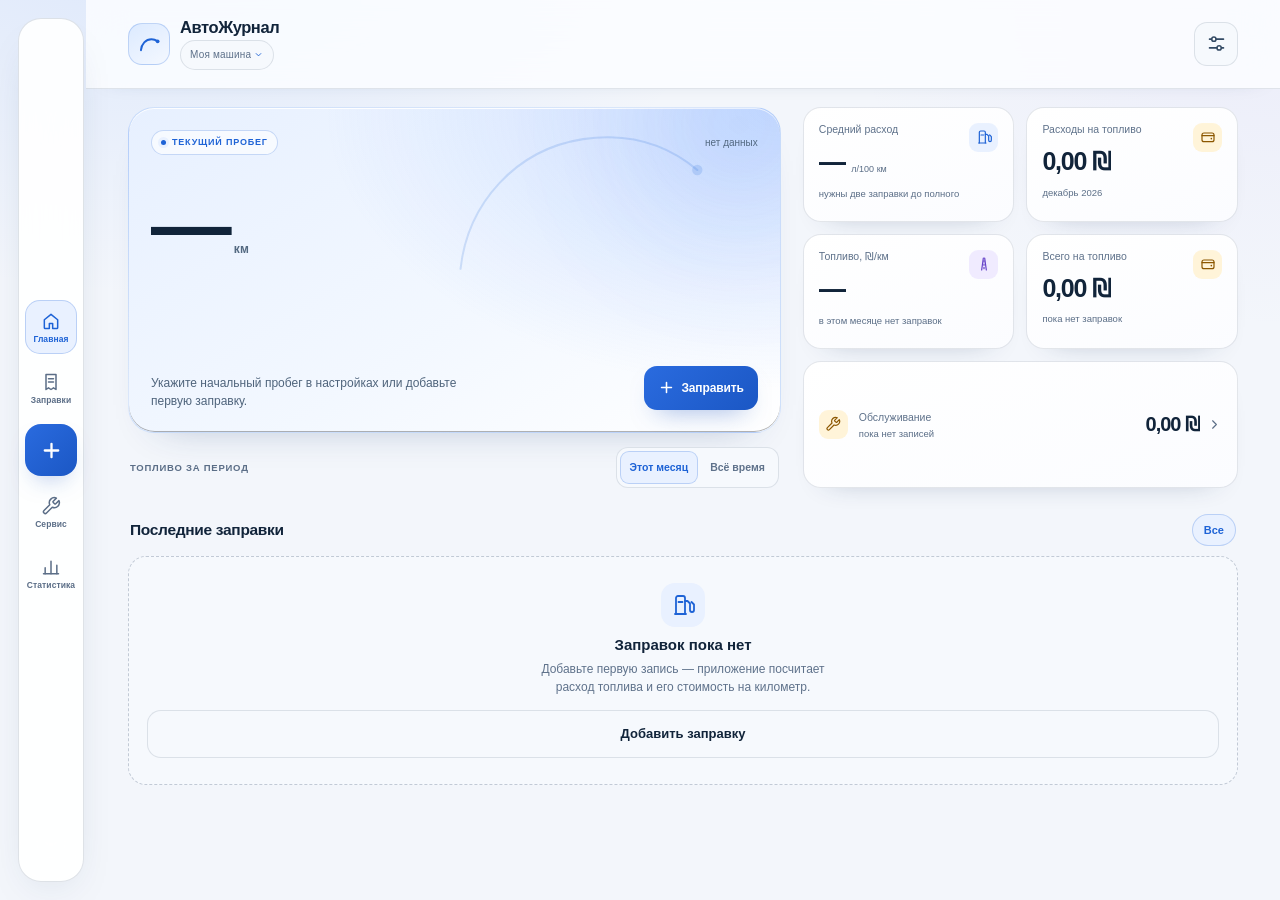
==== commit 780d2117: "Redesign responsive UI and themes (2.7.0)" ====
--- a/index.html
+++ b/index.html
@@ -3,7 +3,8 @@
 <head>
   <meta charset="utf-8">
   <meta name="viewport" content="width=device-width, initial-scale=1, viewport-fit=cover">
-  <meta name="theme-color" content="#070b14">
+  <meta name="theme-color" id="theme-color-meta" content="#07111f">
+  <meta name="color-scheme" content="dark light">
   <meta name="description" content="АвтоЖурнал — личный учёт заправок, расхода и расходов для нескольких автомобилей.">
   <meta name="apple-mobile-web-app-capable" content="yes">
   <meta name="mobile-web-app-capable" content="yes">
@@ -12,8 +13,37 @@
   <meta name="format-detection" content="telephone=no">
   <link rel="manifest" href="./manifest.webmanifest">
   <link rel="apple-touch-icon" href="./icons/apple-touch-icon.png">
+  <link rel="icon" type="image/svg+xml" href="./icons/favicon.svg">
+  <link rel="icon" type="image/png" sizes="32x32" href="./icons/favicon-32.png">
   <link rel="icon" type="image/png" sizes="192x192" href="./icons/icon-192.png">
   <link rel="stylesheet" href="./styles.css">
+  <link rel="stylesheet" href="./redesign.css">
+  <script>
+    (function () {
+      var key = 'muranoLog.theme.v1';
+      var mode = 'system';
+      try {
+        var saved = localStorage.getItem(key);
+        if (saved === 'light' || saved === 'dark' || saved === 'system') {
+          mode = saved;
+        }
+      } catch (error) {}
+      var theme = mode;
+      if (mode === 'system') {
+        theme = window.matchMedia && window.matchMedia('(prefers-color-scheme: light)').matches
+          ? 'light'
+          : 'dark';
+      }
+      var root = document.documentElement;
+      root.setAttribute('data-theme', theme);
+      root.setAttribute('data-theme-mode', mode);
+      root.style.colorScheme = theme;
+      var meta = document.querySelector('meta[name="theme-color"]');
+      if (meta) {
+        meta.setAttribute('content', theme === 'light' ? '#f3f6fb' : '#07111f');
+      }
+    })();
+  </script>
   <title>АвтоЖурнал</title>
 </head>
 <body>
@@ -22,9 +52,8 @@
       <div class="brand">
         <div class="brand-icon" aria-hidden="true">
           <svg viewBox="0 0 24 24" fill="none" stroke="currentColor" stroke-width="1.9" stroke-linecap="round" stroke-linejoin="round">
-            <path d="M4.6 16.8a8.5 8.5 0 1 1 14.8 0"/>
-            <path d="m12 13 3.2-3.2"/>
-            <circle cx="12" cy="14.2" r="1.5" fill="currentColor" stroke="none"/>
+            <path d="M3.8 18.4c.5-6 4.6-10.5 10.1-10.5 2.1 0 4 .6 5.6 1.8"/>
+            <circle cx="19.8" cy="9.9" r="1.8" fill="currentColor" stroke="none"/>
           </svg>
         </div>
         <div class="brand-text">
@@ -38,8 +67,8 @@
       <button class="icon-btn" type="button" data-nav="settings" aria-label="Открыть настройки">
         <svg viewBox="0 0 24 24" fill="none" stroke="currentColor" stroke-width="1.8" stroke-linecap="round">
           <path d="M4 7h16M4 17h16"/>
-          <circle cx="9" cy="7" r="2.4" fill="#070b14"/>
-          <circle cx="15" cy="17" r="2.4" fill="#070b14"/>
+          <circle cx="9" cy="7" r="2.4" fill="var(--surface)"/>
+          <circle cx="15" cy="17" r="2.4" fill="var(--surface)"/>
         </svg>
       </button>
     </header>
@@ -47,114 +76,127 @@
     <main class="main" id="main">
       <!-- ГЛАВНАЯ -->
       <section class="screen is-active" id="screen-home" data-screen="home">
-        <div class="hero">
-          <div class="hero-glow" aria-hidden="true"></div>
-          <div class="hero-top">
-            <span class="chip chip-live"><span class="live-dot"></span>Пробег</span>
-            <span class="hero-date" id="hero-date">—</span>
-          </div>
-          <div class="odometer">
-            <span class="odometer-value" id="stat-odometer">130 000</span>
-            <span class="odometer-unit">км</span>
-          </div>
-          <p class="hero-hint" id="hero-hint">Стартовый пробег. Добавьте первую заправку.</p>
-        </div>
-
-        <div class="home-period">
-          <span class="home-period-label">Топливо за период</span>
-          <div class="period-switch" role="group" aria-label="Период для расходов на топливо">
-            <button class="period-switch-btn is-active" type="button" data-home-period="month" aria-pressed="true">Этот месяц</button>
-            <button class="period-switch-btn" type="button" data-home-period="all" aria-pressed="false">Всё время</button>
-          </div>
-        </div>
-
-        <div class="stats-grid">
-          <article class="stat-card">
-            <div class="stat-icon stat-icon-fuel" aria-hidden="true">
-              <svg viewBox="0 0 24 24" fill="none" stroke="currentColor" stroke-width="1.8" stroke-linecap="round" stroke-linejoin="round">
-                <path d="M5 21V5a2 2 0 0 1 2-2h5a2 2 0 0 1 2 2v16"/>
-                <path d="M4 21h11M7.5 9h4"/>
-                <path d="M14 8h2.5L19 10.5V17a2 2 0 0 0 4 0v-5.5L20.5 9"/>
+        <h1 class="visually-hidden">Главная</h1>
+        <div class="home-dashboard">
+          <div class="home-summary">
+            <div class="hero">
+              <div class="hero-glow" aria-hidden="true"></div>
+              <svg class="hero-route" viewBox="0 0 340 190" fill="none" aria-hidden="true">
+                <path d="M18 164C25 100 72 48 137 38c42-6 80 4 111 30" stroke="currentColor" stroke-width="2" stroke-linecap="round"/>
+                <circle cx="248" cy="68" r="5" fill="currentColor"/>
               </svg>
-            </div>
-            <span class="stat-label">Средний расход</span>
-            <div class="stat-value-row">
-              <strong class="stat-value" id="stat-consumption">—</strong>
-              <span class="stat-unit">л/100 км</span>
-            </div>
-            <p class="stat-note" id="stat-consumption-note">по заправкам до полного</p>
-          </article>
-
-          <article class="stat-card">
-            <div class="stat-icon stat-icon-money" aria-hidden="true">
-              <svg viewBox="0 0 24 24" fill="none" stroke="currentColor" stroke-width="1.8" stroke-linecap="round" stroke-linejoin="round">
-                <rect x="3" y="6" width="18" height="13" rx="3"/>
-                <path d="M3 10h18"/>
-                <circle cx="17" cy="14.5" r="1.2" fill="currentColor" stroke="none"/>
-              </svg>
-            </div>
-            <span class="stat-label">Расходы на топливо</span>
-            <div class="stat-value-row">
-              <strong class="stat-value stat-value-money" id="stat-fuel-spent">—</strong>
-            </div>
-            <p class="stat-note" id="stat-fuel-spent-note">в этом месяце</p>
-          </article>
-
-          <article class="stat-card stat-wide">
-            <div class="stat-icon stat-icon-road" aria-hidden="true">
-              <svg viewBox="0 0 24 24" fill="none" stroke="currentColor" stroke-width="1.8" stroke-linecap="round" stroke-linejoin="round">
-                <path d="M8.5 21 11 3M15.5 21 13 3"/>
-                <path d="M12 7v2M12 12v2M12 17v2"/>
-              </svg>
-            </div>
-            <div class="stat-wide-text">
+              <div class="hero-top">
+                <span class="chip chip-live"><span class="live-dot"></span>Текущий пробег</span>
+                <span class="hero-date" id="hero-date">—</span>
+              </div>
+              <div class="odometer">
+                <span class="odometer-value" id="stat-odometer">130 000</span>
+                <span class="odometer-unit">км</span>
+              </div>
+              <div class="hero-bottom">
+                <p class="hero-hint" id="hero-hint">Стартовый пробег. Добавьте первую заправку.</p>
+                <button class="hero-add" type="button" data-action="add" aria-label="Добавить заправку">
+                  <svg viewBox="0 0 24 24" fill="none" stroke="currentColor" stroke-width="2.2" stroke-linecap="round" aria-hidden="true"><path d="M12 5v14M5 12h14"/></svg>
+                  <span>Заправить</span>
+                </button>
+              </div>
+            </div>
+
+            <div class="home-period">
+              <span class="home-period-label">Топливо за период</span>
+              <div class="period-switch" role="group" aria-label="Период для расходов на топливо">
+                <button class="period-switch-btn is-active" type="button" data-home-period="month" aria-pressed="true">Этот месяц</button>
+                <button class="period-switch-btn" type="button" data-home-period="all" aria-pressed="false">Всё время</button>
+              </div>
+            </div>
+          </div>
+
+          <div class="stats-grid">
+            <article class="stat-card">
+              <div class="stat-icon stat-icon-fuel" aria-hidden="true">
+                <svg viewBox="0 0 24 24" fill="none" stroke="currentColor" stroke-width="1.8" stroke-linecap="round" stroke-linejoin="round">
+                  <path d="M5 21V5a2 2 0 0 1 2-2h5a2 2 0 0 1 2 2v16"/>
+                  <path d="M4 21h11M7.5 9h4"/>
+                  <path d="M14 8h2.5L19 10.5V17a2 2 0 0 0 4 0v-5.5L20.5 9"/>
+                </svg>
+              </div>
+              <span class="stat-label">Средний расход</span>
+              <div class="stat-value-row">
+                <strong class="stat-value" id="stat-consumption">—</strong>
+                <span class="stat-unit">л/100 км</span>
+              </div>
+              <p class="stat-note" id="stat-consumption-note">по заправкам до полного</p>
+            </article>
+
+            <article class="stat-card">
+              <div class="stat-icon stat-icon-money" aria-hidden="true">
+                <svg viewBox="0 0 24 24" fill="none" stroke="currentColor" stroke-width="1.8" stroke-linecap="round" stroke-linejoin="round">
+                  <rect x="3" y="6" width="18" height="13" rx="3"/>
+                  <path d="M3 10h18"/>
+                  <circle cx="17" cy="14.5" r="1.2" fill="currentColor" stroke="none"/>
+                </svg>
+              </div>
+              <span class="stat-label">Расходы на топливо</span>
+              <div class="stat-value-row">
+                <strong class="stat-value stat-value-money" id="stat-fuel-spent">—</strong>
+              </div>
+              <p class="stat-note" id="stat-fuel-spent-note">в этом месяце</p>
+            </article>
+
+            <article class="stat-card">
+              <div class="stat-icon stat-icon-road" aria-hidden="true">
+                <svg viewBox="0 0 24 24" fill="none" stroke="currentColor" stroke-width="1.8" stroke-linecap="round" stroke-linejoin="round">
+                  <path d="M8.5 21 11 3M15.5 21 13 3"/>
+                  <path d="M12 7v2M12 12v2M12 17v2"/>
+                </svg>
+              </div>
               <span class="stat-label">Топливо, ₪/км</span>
+              <div class="stat-value-row">
+                <strong class="stat-value" id="stat-costkm">—</strong>
+              </div>
               <p class="stat-note" id="stat-costkm-note">нужны данные о пробеге</p>
-            </div>
-            <div class="stat-value-row">
-              <strong class="stat-value" id="stat-costkm">—</strong>
-            </div>
-          </article>
-
-          <article class="stat-card stat-wide">
-            <div class="stat-icon stat-icon-money" aria-hidden="true">
-              <svg viewBox="0 0 24 24" fill="none" stroke="currentColor" stroke-width="1.8" stroke-linecap="round" stroke-linejoin="round">
-                <rect x="3" y="6" width="18" height="13" rx="3"/>
-                <path d="M3 10h18"/>
-                <circle cx="17" cy="14.5" r="1.2" fill="currentColor" stroke="none"/>
-              </svg>
-            </div>
-            <div class="stat-wide-text">
+            </article>
+
+            <article class="stat-card">
+              <div class="stat-icon stat-icon-money" aria-hidden="true">
+                <svg viewBox="0 0 24 24" fill="none" stroke="currentColor" stroke-width="1.8" stroke-linecap="round" stroke-linejoin="round">
+                  <rect x="3" y="6" width="18" height="13" rx="3"/>
+                  <path d="M3 10h18"/>
+                  <circle cx="17" cy="14.5" r="1.2" fill="currentColor" stroke="none"/>
+                </svg>
+              </div>
               <span class="stat-label">Всего на топливо</span>
+              <div class="stat-value-row">
+                <strong class="stat-value stat-value-money" id="stat-total">—</strong>
+              </div>
               <p class="stat-note" id="stat-total-note">пока нет заправок</p>
-            </div>
-            <div class="stat-value-row">
-              <strong class="stat-value stat-value-money" id="stat-total">—</strong>
-            </div>
-          </article>
-
-          <button class="stat-card stat-wide stat-card-link" type="button" data-nav="maintenance">
-            <div class="stat-icon stat-icon-service" aria-hidden="true">
-              <svg viewBox="0 0 24 24" fill="none" stroke="currentColor" stroke-width="1.8" stroke-linecap="round" stroke-linejoin="round">
-                <path d="M14.7 6.3a1 1 0 0 0 0 1.4l1.6 1.6a1 1 0 0 0 1.4 0l3.77-3.77a6 6 0 0 1-7.94 7.94l-6.91 6.91a2.12 2.12 0 0 1-3-3l6.91-6.91a6 6 0 0 1 7.94-7.94l-3.76 3.76z"/>
-              </svg>
-            </div>
-            <div class="stat-wide-text">
-              <span class="stat-label">Обслуживание</span>
-              <p class="stat-note" id="stat-maintenance-note">пока нет записей</p>
-            </div>
-            <div class="stat-value-row">
-              <strong class="stat-value" id="stat-maintenance-total">—</strong>
-              <svg class="stat-arrow" viewBox="0 0 24 24" fill="none" stroke="currentColor" stroke-width="1.8" stroke-linecap="round" stroke-linejoin="round" aria-hidden="true"><path d="m9 18 6-6-6-6"/></svg>
-            </div>
-          </button>
-        </div>
-
-        <div class="section-head">
-          <h2>Последние заправки</h2>
-          <button class="link-btn" type="button" data-nav="history">Все</button>
-        </div>
-        <div class="fuel-list" id="recent-list"></div>
+            </article>
+
+            <button class="stat-card stat-wide stat-card-link" type="button" data-nav="maintenance">
+              <div class="stat-icon stat-icon-service" aria-hidden="true">
+                <svg viewBox="0 0 24 24" fill="none" stroke="currentColor" stroke-width="1.8" stroke-linecap="round" stroke-linejoin="round">
+                  <path d="M14.7 6.3a1 1 0 0 0 0 1.4l1.6 1.6a1 1 0 0 0 1.4 0l3.77-3.77a6 6 0 0 1-7.94 7.94l-6.91 6.91a2.12 2.12 0 0 1-3-3l6.91-6.91a6 6 0 0 1 7.94-7.94l-3.76 3.76z"/>
+                </svg>
+              </div>
+              <div class="stat-wide-text">
+                <span class="stat-label">Обслуживание</span>
+                <p class="stat-note" id="stat-maintenance-note">пока нет записей</p>
+              </div>
+              <div class="stat-value-row">
+                <strong class="stat-value" id="stat-maintenance-total">—</strong>
+                <svg class="stat-arrow" viewBox="0 0 24 24" fill="none" stroke="currentColor" stroke-width="1.8" stroke-linecap="round" stroke-linejoin="round" aria-hidden="true"><path d="m9 18 6-6-6-6"/></svg>
+              </div>
+            </button>
+          </div>
+        </div>
+
+        <div class="home-recent">
+          <div class="section-head">
+            <h2>Последние заправки</h2>
+            <button class="link-btn" type="button" data-nav="history">Все</button>
+          </div>
+          <div class="fuel-list" id="recent-list"></div>
+        </div>
       </section>
 
       <!-- ЖУРНАЛ -->
@@ -273,6 +315,31 @@
           </div>
         </div>
 
+        <article class="settings-card theme-card">
+          <div class="settings-card-head">
+            <div>
+              <h2>Оформление</h2>
+              <p class="settings-note">Выберите светлую или тёмную тему. По умолчанию приложение следует настройке телефона.</p>
+            </div>
+            <span class="settings-status" id="theme-current" aria-live="polite">Как в системе</span>
+          </div>
+          <div class="theme-options" role="group" aria-label="Тема оформления">
+            <button class="theme-option" type="button" data-theme-choice="light" aria-pressed="false">
+              <svg viewBox="0 0 24 24" fill="none" stroke="currentColor" stroke-width="1.8" stroke-linecap="round" stroke-linejoin="round" aria-hidden="true"><circle cx="12" cy="12" r="4"/><path d="M12 2v2M12 20v2M4.9 4.9l1.4 1.4M17.7 17.7l1.4 1.4M2 12h2M20 12h2M4.9 19.1l1.4-1.4M17.7 6.3l1.4-1.4"/></svg>
+              <span>Светлая</span>
+            </button>
+            <button class="theme-option" type="button" data-theme-choice="dark" aria-pressed="false">
+              <svg viewBox="0 0 24 24" fill="none" stroke="currentColor" stroke-width="1.8" stroke-linecap="round" stroke-linejoin="round" aria-hidden="true"><path d="M20.3 14.2A8.4 8.4 0 0 1 9.8 3.7 8.5 8.5 0 1 0 20.3 14.2Z"/></svg>
+              <span>Тёмная</span>
+            </button>
+            <button class="theme-option" type="button" data-theme-choice="system" aria-pressed="true">
+              <svg viewBox="0 0 24 24" fill="none" stroke="currentColor" stroke-width="1.8" stroke-linecap="round" stroke-linejoin="round" aria-hidden="true"><rect x="3" y="4" width="18" height="13" rx="2"/><path d="M8 21h8M12 17v4"/></svg>
+              <span>Как в системе</span>
+            </button>
+          </div>
+          <p class="theme-hint" id="theme-hint"></p>
+        </article>
+
         <article class="settings-card">
           <h2>Автомобиль</h2>
           <p class="settings-note">У каждого автомобиля свой журнал, пробег, расход и статистика. Название видно в верхней панели — по нему можно быстро переключаться.</p>
@@ -280,7 +347,7 @@
             <label class="field" for="settings-profile-name">
               <span class="field-label">Название</span>
               <span class="input-wrap">
-                <input id="settings-profile-name" type="text" maxlength="40" autocomplete="off" placeholder="Например, Рабочая">
+                <input id="settings-profile-name" type="text" dir="auto" maxlength="40" autocomplete="off" placeholder="Например, Рабочая">
               </span>
             </label>
             <label class="field" for="settings-odometer">
@@ -334,14 +401,14 @@
         </article>
 
         <footer class="app-footer">
-          АвтоЖурнал · версия 2.3.0<br>
+          АвтоЖурнал · версия 2.7.0<br>
           Данные не покидают ваше устройство.
         </footer>
       </section>
     </main>
 
     <nav class="bottom-nav" aria-label="Основная навигация">
-      <button class="nav-item is-active" type="button" data-nav="home" aria-label="Главная">
+      <button class="nav-item is-active" type="button" data-nav="home" aria-label="Главная" aria-current="page">
         <svg viewBox="0 0 24 24" fill="none" stroke="currentColor" stroke-width="1.8" stroke-linecap="round" stroke-linejoin="round"><path d="M4 10.5 12 4l8 6.5V20a1 1 0 0 1-1 1h-5v-6H10v6H5a1 1 0 0 1-1-1z"/></svg>
         <span>Главная</span>
       </button>
@@ -352,7 +419,7 @@
       <button class="nav-add" type="button" data-action="add" aria-label="Добавить заправку">
         <svg viewBox="0 0 24 24" fill="none" stroke="currentColor" stroke-width="2.4" stroke-linecap="round"><path d="M12 5v14M5 12h14"/></svg>
       </button>
-      <button class="nav-item" type="button" data-nav="maintenance" aria-label="Обслуживание">
+      <button class="nav-item" type="button" data-nav="maintenance" aria-label="Сервис и обслуживание">
         <svg viewBox="0 0 24 24" fill="none" stroke="currentColor" stroke-width="1.8" stroke-linecap="round" stroke-linejoin="round">
           <path d="M14.7 6.3a1 1 0 0 0 0 1.4l1.6 1.6a1 1 0 0 0 1.4 0l3.77-3.77a6 6 0 0 1-7.94 7.94l-6.91 6.91a2.12 2.12 0 0 1-3-3l6.91-6.91a6 6 0 0 1 7.94-7.94l-3.76 3.76z"/>
         </svg>
@@ -377,6 +444,45 @@
       </header>
 
       <form class="fuel-form" id="fuel-form" novalidate>
+        <section class="ocr-card" id="ocr-card" aria-labelledby="ocr-title">
+          <div class="ocr-head">
+            <div class="ocr-head-text">
+              <p class="eyebrow">Фото</p>
+              <h3 id="ocr-title">Распознать заправку</h3>
+              <p>Сфотографируйте табло колонки или чек — литры, цена и сумма заполнятся после проверки.</p>
+            </div>
+            <span class="chip chip-muted">локально</span>
+          </div>
+
+          <input class="visually-hidden" id="ocr-camera-input" type="file" accept="image/*" capture="environment" tabindex="-1">
+          <input class="visually-hidden" id="ocr-gallery-input" type="file" accept="image/*" tabindex="-1">
+
+          <div class="ocr-actions">
+            <button class="secondary-btn" type="button" id="ocr-camera-btn">
+              <svg viewBox="0 0 24 24" fill="none" stroke="currentColor" stroke-width="1.8" stroke-linecap="round" stroke-linejoin="round" aria-hidden="true"><path d="M4 8h3l1.5-2h7L17 8h3a1 1 0 0 1 1 1v9a1 1 0 0 1-1 1H4a1 1 0 0 1-1-1V9a1 1 0 0 1 1-1Z"/><circle cx="12" cy="13" r="3.4"/></svg>
+              Снять фото
+            </button>
+            <button class="secondary-btn" type="button" id="ocr-gallery-btn">
+              <svg viewBox="0 0 24 24" fill="none" stroke="currentColor" stroke-width="1.8" stroke-linecap="round" stroke-linejoin="round" aria-hidden="true"><rect x="3" y="4" width="18" height="16" rx="2"/><circle cx="8.5" cy="9.5" r="1.5"/><path d="m21 15-4.5-4.5L7 20"/></svg>
+              Из галереи
+            </button>
+          </div>
+
+          <div class="ocr-preview" id="ocr-preview" hidden>
+            <img id="ocr-preview-image" alt="Фото для распознавания">
+            <div class="ocr-preview-meta">
+              <span id="ocr-file-name">Фото выбрано</span>
+              <button class="ocr-preview-remove" type="button" id="ocr-preview-remove">Убрать</button>
+            </div>
+          </div>
+
+          <div class="ocr-progress" id="ocr-progress" hidden>
+            <span id="ocr-progress-bar"></span>
+          </div>
+          <p class="ocr-status" id="ocr-status" role="status" aria-live="polite">Фото не отправляется в интернет. Сначала покажем распознанные числа для проверки.</p>
+          <p class="ocr-privacy">Обработка идёт на этом устройстве. Ничего не сохраняется без вашего подтверждения.</p>
+        </section>
+
         <div class="form-row">
           <label class="field" for="fuel-date">
             <span class="field-label">Дата</span>
@@ -397,6 +503,42 @@
           <span class="odometer-assist-text" id="odometer-assist-text"></span>
           <button class="odometer-assist-action" type="button" id="odometer-assist-action" hidden>Подставить</button>
         </div>
+
+        <div class="form-row form-row-selects">
+          <label class="field" for="fuel-type">
+            <span class="field-label">Топливо</span>
+            <span class="input-wrap select-wrap">
+              <select id="fuel-type" required>
+                <option value="">Выберите топливо</option>
+                <option value="diesel">Солярка (дизель)</option>
+                <option value="petrol95">Бензин АИ-95</option>
+              </select>
+              <svg class="select-chevron" viewBox="0 0 24 24" fill="none" stroke="currentColor" stroke-width="2" stroke-linecap="round" stroke-linejoin="round" aria-hidden="true"><path d="m7 10 5 5 5-5"/></svg>
+            </span>
+          </label>
+
+          <label class="field" for="fuel-station">
+            <span class="field-label">АЗС</span>
+            <span class="input-wrap select-wrap">
+              <select id="fuel-station">
+                <option value="">Не выбрана</option>
+                <option value="paz">Paz</option>
+                <option value="sonol">Sonol</option>
+                <option value="dor-alon">Dor Alon</option>
+                <option value="delek">Delek</option>
+                <option value="other">Другое</option>
+              </select>
+              <svg class="select-chevron" viewBox="0 0 24 24" fill="none" stroke="currentColor" stroke-width="2" stroke-linecap="round" stroke-linejoin="round" aria-hidden="true"><path d="m7 10 5 5 5-5"/></svg>
+            </span>
+          </label>
+        </div>
+
+        <label class="field" id="fuel-station-other-field" for="fuel-station-other" hidden>
+          <span class="field-label">Название АЗС</span>
+          <span class="input-wrap">
+            <input id="fuel-station-other" type="text" dir="auto" autocomplete="off" maxlength="80" placeholder="Например, Yango">
+          </span>
+        </label>
 
         <section class="calc-card" aria-labelledby="calc-title">
           <div class="calc-head">
@@ -435,32 +577,10 @@
           </p>
         </section>
 
-        <label class="field" for="fuel-station">
-          <span class="field-label">АЗС</span>
-          <span class="input-wrap select-wrap">
-            <select id="fuel-station">
-              <option value="">Не выбрана</option>
-              <option value="paz">Paz</option>
-              <option value="sonol">Sonol</option>
-              <option value="dor-alon">Dor Alon</option>
-              <option value="delek">Delek</option>
-              <option value="other">Другое</option>
-            </select>
-            <svg class="select-chevron" viewBox="0 0 24 24" fill="none" stroke="currentColor" stroke-width="2" stroke-linecap="round" stroke-linejoin="round" aria-hidden="true"><path d="m7 10 5 5 5-5"/></svg>
-          </span>
-        </label>
-
-        <label class="field" id="fuel-station-other-field" for="fuel-station-other" hidden>
-          <span class="field-label">Название АЗС</span>
-          <span class="input-wrap">
-            <input id="fuel-station-other" type="text" autocomplete="off" maxlength="80" placeholder="Например, Yango">
-          </span>
-        </label>
-
         <label class="field" for="fuel-note">
           <span class="field-label">Заметка</span>
           <span class="input-wrap input-wrap-textarea">
-            <textarea id="fuel-note" rows="3" maxlength="500" placeholder="Маршрут, самочувствие машины…"></textarea>
+            <textarea id="fuel-note" rows="3" dir="auto" maxlength="500" placeholder="Маршрут, самочувствие машины…"></textarea>
           </span>
         </label>
 
@@ -471,6 +591,17 @@
           </span>
           <span class="switch">
             <input id="fuel-full" type="checkbox" checked>
+            <span class="switch-track" aria-hidden="true"></span>
+          </span>
+        </label>
+
+        <label class="switch-row" for="fuel-corporate">
+          <span class="switch-text">
+            <strong>Корпоративная заправка (דלקן)</strong>
+            <small>Цена с такой заправки не запоминается для следующих</small>
+          </span>
+          <span class="switch">
+            <input id="fuel-corporate" type="checkbox">
             <span class="switch-track" aria-hidden="true"></span>
           </span>
         </label>
@@ -483,9 +614,70 @@
     </div>
   </div>
 
+  <!-- ПРОВЕРКА РАСПОЗНАННЫХ ДАННЫХ -->
+  <div class="modal-backdrop" id="ocr-review-modal" hidden>
+    <div class="modal-card ocr-review-card" role="dialog" aria-modal="true" aria-labelledby="ocr-review-title" aria-describedby="ocr-review-note">
+      <div class="profile-modal-head">
+        <div>
+          <p class="eyebrow">Распознавание</p>
+          <h3 id="ocr-review-title">Проверьте данные</h3>
+        </div>
+        <button class="icon-btn" type="button" id="ocr-review-close" aria-label="Закрыть проверку распознавания">
+          <svg viewBox="0 0 24 24" fill="none" stroke="currentColor" stroke-width="2" stroke-linecap="round"><path d="M6 6l12 12M18 6 6 18"/></svg>
+        </button>
+      </div>
+
+      <p class="ocr-review-note" id="ocr-review-note">Это только предварительный результат. Исправьте числа, если нужно. В форму они попадут после кнопки «Применить», а сохранит заправку только кнопка «Сохранить».</p>
+
+      <div class="ocr-review-photo">
+        <img id="ocr-review-image" alt="Фото, по которому распознавали данные">
+      </div>
+
+      <p class="ocr-review-badge" id="ocr-review-confidence"></p>
+
+      <div class="ocr-review-fields">
+        <label class="field" for="ocr-review-liters">
+          <span class="field-label">Литры</span>
+          <span class="input-wrap">
+            <input id="ocr-review-liters" type="text" inputmode="decimal" autocomplete="off" placeholder="42,5">
+            <span class="input-suffix">л</span>
+          </span>
+        </label>
+        <label class="field" for="ocr-review-price">
+          <span class="field-label">Цена за литр</span>
+          <span class="input-wrap">
+            <input id="ocr-review-price" type="text" inputmode="decimal" autocomplete="off" placeholder="7,25">
+            <span class="input-suffix">₪</span>
+          </span>
+        </label>
+        <label class="field ocr-review-total-field" for="ocr-review-total">
+          <span class="field-label">Общая сумма</span>
+          <span class="input-wrap input-wrap-large">
+            <input id="ocr-review-total" type="text" inputmode="decimal" autocomplete="off" placeholder="290,00">
+            <span class="input-suffix">₪</span>
+          </span>
+        </label>
+      </div>
+
+      <p class="form-error" id="ocr-review-error" role="alert"></p>
+
+      <div class="ocr-review-actions">
+        <button class="ghost-btn" type="button" id="ocr-review-manual">Ввести вручную</button>
+        <button class="primary-btn" type="button" id="ocr-review-apply">Применить</button>
+      </div>
+
+      <p class="ocr-review-hint">Если распознавание ошиблось, закройте окно и заполните форму вручную — ручной ввод всегда доступен.</p>
+
+      <details class="ocr-raw">
+        <summary>Показать распознанный текст</summary>
+        <pre id="ocr-raw-text"></pre>
+      </details>
+    </div>
+  </div>
+
   <!-- АВТОМОБИЛИ -->
   <div class="modal-backdrop" id="profiles-modal" hidden>
-    <div class="modal-card profile-modal-card" role="dialog" aria-modal="true" aria-labelledby="profiles-title">
+    <div class="modal-card profile-modal-card" role="dialog" aria-modal="true" aria-labelledby="profiles-title" aria-describedby="profiles-note">
       <div class="profile-modal-head">
         <div>
           <p class="eyebrow">Профили</p>
@@ -496,7 +688,7 @@
         </button>
       </div>
 
-      <p class="profile-modal-note">Выберите машину — у каждой свой журнал, расход и статистика.</p>
+      <p class="profile-modal-note" id="profiles-note">Выберите машину — у каждой свой журнал, расход и статистика.</p>
       <div class="profile-list" id="profiles-list"></div>
       <button class="secondary-btn" type="button" id="profile-add-btn">+ Добавить автомобиль</button>
 
@@ -505,7 +697,7 @@
         <label class="field" for="profile-name">
           <span class="field-label">Название</span>
           <span class="input-wrap">
-            <input id="profile-name" type="text" maxlength="40" autocomplete="off" placeholder="Например, Рабочая">
+            <input id="profile-name" type="text" dir="auto" maxlength="40" autocomplete="off" placeholder="Например, Рабочая">
           </span>
         </label>
         <label class="field" for="profile-odometer">
@@ -526,7 +718,7 @@
 
   <!-- ПОДТВЕРЖДЕНИЕ -->
   <div class="modal-backdrop" id="confirm-modal" hidden>
-    <div class="modal-card" role="dialog" aria-modal="true" aria-labelledby="confirm-title">
+    <div class="modal-card" role="dialog" aria-modal="true" aria-labelledby="confirm-title" aria-describedby="confirm-text">
       <h3 id="confirm-title">Удалить запись?</h3>
       <p id="confirm-text">Это действие нельзя отменить.</p>
       <div class="modal-actions">
@@ -553,25 +745,27 @@
       </header>
 
       <form class="fuel-form" id="maintenance-form" novalidate>
-        <label class="field" for="maintenance-date">
-          <span class="field-label">Дата</span>
-          <span class="input-wrap">
-            <input id="maintenance-date" type="date" required>
-          </span>
-        </label>
-
-        <label class="field" for="maintenance-odometer">
-          <span class="field-label">Пробег</span>
-          <span class="input-wrap">
-            <input id="maintenance-odometer" type="text" inputmode="numeric" autocomplete="off" placeholder="130000" required>
-            <span class="input-suffix">км</span>
-          </span>
-        </label>
+        <div class="form-row">
+          <label class="field" for="maintenance-date">
+            <span class="field-label">Дата</span>
+            <span class="input-wrap">
+              <input id="maintenance-date" type="date" required>
+            </span>
+          </label>
+
+          <label class="field" for="maintenance-odometer">
+            <span class="field-label">Пробег</span>
+            <span class="input-wrap">
+              <input id="maintenance-odometer" type="text" inputmode="numeric" autocomplete="off" placeholder="130000" required>
+              <span class="input-suffix">км</span>
+            </span>
+          </label>
+        </div>
 
         <label class="field" for="maintenance-title">
           <span class="field-label">Работа или событие</span>
           <span class="input-wrap">
-            <input id="maintenance-title" type="text" maxlength="120" autocomplete="off" placeholder="Замена масла, шиномонтаж, страховка" required>
+            <input id="maintenance-title" type="text" dir="auto" maxlength="120" autocomplete="off" placeholder="Замена масла, шиномонтаж, страховка" required>
           </span>
         </label>
 
@@ -600,7 +794,7 @@
         <label class="field" for="maintenance-note">
           <span class="field-label">Заметка</span>
           <span class="input-wrap input-wrap-textarea">
-            <textarea id="maintenance-note" rows="3" maxlength="500" placeholder="Масло, фильтр, детали"></textarea>
+            <textarea id="maintenance-note" rows="3" dir="auto" maxlength="500" placeholder="Масло, фильтр, детали"></textarea>
           </span>
         </label>
 
@@ -619,6 +813,8 @@
   <script src="./calc.js"></script>
   <script src="./storage.js"></script>
   <script src="./charts.js"></script>
+  <script src="./ocr.js"></script>
+  <script src="./focus.js"></script>
   <script src="./app.js"></script>
 </body>
 </html>
--- a/styles.css
+++ b/styles.css
@@ -692,6 +692,39 @@
   background: currentColor;
 }
 
+.badge-fuel,
+.badge-corporate {
+  display: inline-flex;
+  align-items: center;
+  max-width: 132px;
+  padding: 3px 7px;
+  border-radius: 999px;
+  font-size: 8.5px;
+  font-weight: 600;
+  letter-spacing: 0.04em;
+  white-space: nowrap;
+  overflow: hidden;
+  text-overflow: ellipsis;
+}
+
+.badge-fuel {
+  color: #bfdbfe;
+  background: rgba(96, 165, 250, 0.1);
+  border: 1px solid rgba(96, 165, 250, 0.18);
+}
+
+.badge-fuel.is-diesel {
+  color: #fde68a;
+  background: rgba(251, 191, 36, 0.09);
+  border-color: rgba(251, 191, 36, 0.18);
+}
+
+.badge-corporate {
+  color: var(--muted);
+  background: rgba(255, 255, 255, 0.04);
+  border: 1px solid var(--border);
+}
+
 .fuel-actions {
   display: flex;
   gap: 2px;
@@ -1562,13 +1595,14 @@
   background: rgba(2, 6, 12, 0.6);
   backdrop-filter: blur(8px);
   -webkit-backdrop-filter: blur(8px);
-  transition: opacity 0.24s ease, visibility 0.24s ease;
+  transition: opacity 0.24s ease, visibility 0s linear 0.24s;
 }
 
 .sheet.is-open {
   visibility: visible;
   pointer-events: auto;
   opacity: 1;
+  transition: opacity 0.24s ease, visibility 0s linear 0s;
 }
 
 .sheet-panel {
@@ -1744,6 +1778,163 @@
 .calc-hint.is-calculated {
   color: #a7f3e7;
   background: rgba(94, 234, 212, 0.075);
+}
+
+.ocr-card {
+  display: grid;
+  gap: 10px;
+  padding: 13px;
+  border-radius: 20px;
+  border: 1px solid rgba(94, 234, 212, 0.16);
+  background:
+    radial-gradient(120% 100% at 100% 0%, rgba(94, 234, 212, 0.07), transparent 55%),
+    rgba(14, 22, 38, 0.72);
+}
+
+.ocr-card[hidden] {
+  display: none;
+}
+
+.ocr-head {
+  display: flex;
+  align-items: flex-start;
+  justify-content: space-between;
+  gap: 10px;
+}
+
+.ocr-head-text {
+  min-width: 0;
+}
+
+.ocr-head .eyebrow {
+  margin: 0 0 2px;
+  font-size: 9px;
+  letter-spacing: 0.14em;
+}
+
+.ocr-head h3 {
+  margin: 0;
+  font-size: 14px;
+  font-weight: 650;
+  letter-spacing: -0.015em;
+}
+
+.ocr-head p:not(.eyebrow) {
+  margin: 4px 0 0;
+  font-size: 10.5px;
+  line-height: 1.5;
+  color: var(--muted);
+}
+
+.ocr-head .chip {
+  flex: 0 0 auto;
+}
+
+.ocr-actions {
+  display: grid;
+  grid-template-columns: 1fr 1fr;
+  gap: 8px;
+}
+
+.ocr-actions .secondary-btn {
+  min-height: 44px;
+  padding: 0 8px;
+  font-size: 11.5px;
+}
+
+.ocr-actions .secondary-btn + .secondary-btn {
+  margin-top: 0;
+}
+
+.ocr-preview {
+  display: flex;
+  align-items: center;
+  gap: 10px;
+  padding: 7px;
+  border-radius: 14px;
+  background: rgba(255, 255, 255, 0.04);
+}
+
+.ocr-preview img {
+  width: 70px;
+  height: 70px;
+  flex: 0 0 auto;
+  border-radius: 10px;
+  border: 1px solid var(--border);
+  object-fit: cover;
+  background: #fff;
+}
+
+.ocr-preview-meta {
+  display: flex;
+  flex: 1;
+  min-width: 0;
+  flex-direction: column;
+  align-items: flex-start;
+  gap: 6px;
+}
+
+.ocr-preview-meta span {
+  overflow: hidden;
+  max-width: 100%;
+  font-size: 10.5px;
+  color: var(--muted);
+  text-overflow: ellipsis;
+  white-space: nowrap;
+}
+
+.ocr-preview-remove {
+  padding: 0;
+  border: none;
+  background: transparent;
+  color: var(--danger);
+  font: inherit;
+  font-size: 10.5px;
+  font-weight: 600;
+  text-decoration: underline;
+}
+
+.ocr-progress {
+  height: 4px;
+  overflow: hidden;
+  border-radius: 999px;
+  background: rgba(255, 255, 255, 0.08);
+}
+
+.ocr-progress span {
+  display: block;
+  width: 0;
+  height: 100%;
+  border-radius: inherit;
+  background: linear-gradient(90deg, #5eead4, #fbbf24);
+  transition: width 0.22s ease;
+}
+
+.ocr-status {
+  margin: 0;
+  font-size: 10.5px;
+  line-height: 1.5;
+  color: var(--muted);
+}
+
+.ocr-status.is-working {
+  color: #a7f3e7;
+}
+
+.ocr-status.is-error {
+  color: #fecdd3;
+}
+
+.ocr-privacy {
+  margin: 0;
+  font-size: 9.5px;
+  line-height: 1.45;
+  color: var(--muted-2);
+}
+
+.ocr-card.is-busy .ocr-actions .secondary-btn {
+  pointer-events: none;
+  opacity: 0.55;
 }
 
 .odometer-assist {
@@ -2149,6 +2340,127 @@
   display: flex;
   gap: 8px;
   margin-top: 18px;
+}
+
+#ocr-review-modal {
+  z-index: 86;
+}
+
+.ocr-review-card {
+  max-width: 420px;
+  max-height: 90vh;
+  max-height: 90dvh;
+  overflow-y: auto;
+}
+
+.ocr-review-card .ocr-review-note {
+  margin: 10px 0 0;
+  font-size: 11.5px;
+  line-height: 1.55;
+  color: var(--muted);
+}
+
+.ocr-review-photo {
+  margin-top: 12px;
+  padding: 5px;
+  border: 1px solid var(--border);
+  border-radius: 14px;
+  background: rgba(255, 255, 255, 0.035);
+}
+
+.ocr-review-photo img {
+  display: block;
+  width: 100%;
+  max-height: 150px;
+  border-radius: 10px;
+  background: #fff;
+  object-fit: contain;
+}
+
+.ocr-review-card .ocr-review-badge {
+  display: flex;
+  align-items: center;
+  gap: 6px;
+  width: fit-content;
+  max-width: 100%;
+  margin: 11px 0 0;
+  padding: 5px 9px;
+  border-radius: 999px;
+  border: 1px solid rgba(94, 234, 212, 0.18);
+  background: rgba(94, 234, 212, 0.07);
+  color: #a7f3e7;
+  font-size: 10px;
+  font-weight: 600;
+  line-height: 1.35;
+}
+
+.ocr-review-card .ocr-review-badge.is-medium {
+  border-color: rgba(251, 191, 36, 0.22);
+  background: rgba(251, 191, 36, 0.07);
+  color: #fde68a;
+}
+
+.ocr-review-card .ocr-review-badge.is-low {
+  border-color: rgba(251, 113, 133, 0.22);
+  background: rgba(251, 113, 133, 0.07);
+  color: #fecdd3;
+}
+
+.ocr-review-fields {
+  display: grid;
+  grid-template-columns: 1fr 1fr;
+  gap: 10px;
+  margin-top: 12px;
+}
+
+.ocr-review-total-field {
+  grid-column: 1 / -1;
+}
+
+.ocr-review-actions {
+  display: flex;
+  gap: 8px;
+  margin-top: 15px;
+}
+
+.ocr-review-actions .primary-btn {
+  flex: 1;
+  width: auto;
+  min-height: 44px;
+  margin-top: 0;
+  font-size: 12.5px;
+}
+
+.ocr-review-card .ocr-review-hint {
+  margin: 10px 0 0;
+  font-size: 10px;
+  line-height: 1.5;
+  color: var(--muted-2);
+}
+
+.ocr-raw {
+  margin-top: 14px;
+  border-top: 1px solid var(--border);
+  padding-top: 11px;
+}
+
+.ocr-raw summary {
+  color: var(--muted);
+  font-size: 10.5px;
+  cursor: pointer;
+}
+
+.ocr-raw pre {
+  max-height: 150px;
+  margin: 9px 0 0;
+  padding: 9px;
+  overflow: auto;
+  border-radius: 10px;
+  background: rgba(0, 0, 0, 0.25);
+  color: var(--text-soft);
+  font: 10px/1.45 ui-monospace, Menlo, Consolas, monospace;
+  white-space: pre-wrap;
+  word-break: break-word;
 }
 
 .ghost-btn,
@@ -2244,6 +2556,1981 @@
   }
 }
 
+/* ═══════════════════════════════════════════════════════════
+   АвтоЖурнал 2.6 — адаптивная glass-система
+   ═══════════════════════════════════════════════════════════ */
+
+:root {
+  --bg: #05070c;
+  --bg-deep: #03050a;
+  --surface: #0b111b;
+  --surface-2: #101824;
+  --card: rgba(15, 22, 34, 0.68);
+  --card-solid: #0b111b;
+  --border: rgba(255, 255, 255, 0.085);
+  --border-strong: rgba(255, 255, 255, 0.16);
+  --text: #f5f8ff;
+  --text-soft: #cbd6e8;
+  --muted: #96a4ba;
+  --muted-2: #718097;
+  --accent: #7aedd5;
+  --accent-strong: #2fd8ba;
+  --accent-soft: rgba(122, 237, 213, 0.12);
+  --accent-border: rgba(122, 237, 213, 0.24);
+  --violet: #c3a7ff;
+  --amber: #ffd166;
+  --danger: #ff8092;
+  --danger-soft: rgba(255, 128, 146, 0.1);
+  --radius: 24px;
+  --nav-height: 72px;
+  --page-pad: clamp(16px, 4vw, 54px);
+  --content-max: 1560px;
+  --glass: rgba(12, 18, 28, 0.58);
+  --glass-strong: rgba(9, 14, 23, 0.86);
+  --shadow-lg: 0 40px 90px -48px rgba(0, 0, 0, 0.98);
+}
+
+html {
+  background: var(--bg-deep);
+}
+
+body {
+  min-height: 100%;
+  padding: 0;
+  background:
+    radial-gradient(1100px 760px at 8% -10%, rgba(48, 227, 199, 0.13), transparent 61%),
+    radial-gradient(980px 720px at 102% 6%, rgba(143, 121, 255, 0.11), transparent 60%),
+    radial-gradient(900px 700px at 48% 110%, rgba(53, 132, 246, 0.08), transparent 64%),
+    var(--bg-deep);
+  color: var(--text);
+}
+
+.app {
+  width: 100%;
+  max-width: none;
+  min-height: 100vh;
+  min-height: 100dvh;
+  margin: 0;
+  overflow: visible;
+  border: 0;
+  border-radius: 0;
+  background: transparent;
+  box-shadow: none;
+}
+
+/* ── Верхняя панель ─────────────────────────────────────── */
+
+.topbar {
+  padding: calc(var(--safe-top) + 14px) max(var(--page-pad), calc((100% - var(--content-max)) / 2 + var(--page-pad))) 14px;
+  background: linear-gradient(to bottom, rgba(5, 8, 14, 0.88), rgba(5, 8, 14, 0.62));
+  border-bottom: 1px solid rgba(255, 255, 255, 0.065);
+  box-shadow: 0 18px 45px -38px rgba(0, 0, 0, 0.9);
+  backdrop-filter: blur(28px) saturate(145%);
+  -webkit-backdrop-filter: blur(28px) saturate(145%);
+}
+
+.brand {
+  gap: 11px;
+}
+
+.brand-icon {
+  width: 42px;
+  height: 42px;
+  border-radius: 14px;
+  color: var(--accent);
+  background:
+    linear-gradient(145deg, rgba(122, 237, 213, 0.2), rgba(122, 237, 213, 0.035)),
+    rgba(255, 255, 255, 0.025);
+  border: 1px solid rgba(122, 237, 213, 0.25);
+  box-shadow:
+    inset 0 1px 0 rgba(255, 255, 255, 0.12),
+    0 10px 24px -18px rgba(47, 216, 186, 0.8);
+}
+
+.brand-icon svg {
+  width: 23px;
+  height: 23px;
+}
+
+.brand-text {
+  gap: 2px;
+}
+
+.brand-title {
+  font-size: 16.5px;
+  font-weight: 660;
+  letter-spacing: -0.028em;
+}
+
+.car-switch {
+  align-self: flex-start;
+  padding: 3px 8px 3px 9px;
+  border: 1px solid rgba(255, 255, 255, 0.075);
+  border-radius: 999px;
+  background: rgba(255, 255, 255, 0.045);
+  color: var(--muted);
+  font-size: 10.5px;
+  line-height: 1.2;
+  transition: background 0.16s ease, border-color 0.16s ease, color 0.16s ease;
+}
+
+.car-switch svg {
+  width: 11px;
+  height: 11px;
+}
+
+.icon-btn {
+  width: 42px;
+  height: 42px;
+  border: 1px solid var(--border);
+  border-radius: 14px;
+  background: rgba(255, 255, 255, 0.045);
+  color: var(--text-soft);
+  backdrop-filter: blur(12px);
+  -webkit-backdrop-filter: blur(12px);
+  transition: background 0.16s ease, border-color 0.16s ease, color 0.16s ease;
+}
+
+.icon-btn:active {
+  background: rgba(255, 255, 255, 0.085);
+}
+
+/* ── Общая сетка ────────────────────────────────────────── */
+
+.main {
+  width: 100%;
+  max-width: var(--content-max);
+  margin: 0 auto;
+  padding:
+    clamp(18px, 2.6vw, 34px)
+    var(--page-pad)
+    calc(var(--nav-height) + var(--safe-bottom) + 46px);
+}
+
+.screen.is-active {
+  animation: screen-in 0.34s cubic-bezier(0.2, 0.7, 0.25, 1) both;
+}
+
+.screen-head {
+  align-items: center;
+  margin: 2px 2px 24px;
+}
+
+.screen-head h1 {
+  font-size: clamp(32px, 5vw, 46px);
+  font-weight: 660;
+  line-height: 1;
+  letter-spacing: -0.048em;
+}
+
+.eyebrow {
+  margin-bottom: 6px;
+  color: var(--accent);
+  font-size: 10.5px;
+  letter-spacing: 0.16em;
+}
+
+.round-btn {
+  width: 46px;
+  height: 46px;
+  border-radius: 16px;
+  background: linear-gradient(145deg, #8cf7df, #2fd8ba);
+  color: #041511;
+  box-shadow:
+    0 16px 34px -16px rgba(47, 216, 186, 0.7),
+    inset 0 1px 0 rgba(255, 255, 255, 0.45);
+}
+
+.round-btn svg {
+  width: 21px;
+  height: 21px;
+}
+
+/* ── Главная: обзор ─────────────────────────────────────── */
+
+.home-dashboard {
+  min-width: 0;
+}
+
+.home-summary {
+  min-width: 0;
+}
+
+.hero {
+  position: relative;
+  display: flex;
+  flex-direction: column;
+  justify-content: space-between;
+  gap: 18px;
+  min-height: 214px;
+  padding: clamp(20px, 3vw, 28px);
+  overflow: hidden;
+  border: 1px solid rgba(255, 255, 255, 0.115);
+  border-radius: 28px;
+  background:
+    radial-gradient(120% 140% at 100% 0%, rgba(122, 237, 213, 0.15), transparent 54%),
+    linear-gradient(150deg, rgba(29, 43, 62, 0.88), rgba(8, 13, 22, 0.92));
+  box-shadow:
+    0 34px 78px -52px rgba(0, 0, 0, 1),
+    inset 0 1px 0 rgba(255, 255, 255, 0.085);
+  backdrop-filter: blur(20px) saturate(120%);
+  -webkit-backdrop-filter: blur(20px) saturate(120%);
+}
+
+.hero::after {
+  content: "";
+  position: absolute;
+  inset: 0;
+  pointer-events: none;
+  border-radius: inherit;
+  box-shadow:
+    inset 0 1px 0 rgba(255, 255, 255, 0.09),
+    inset 0 -1px 0 rgba(0, 0, 0, 0.3);
+}
+
+.hero-glow {
+  top: -110px;
+  right: -60px;
+  width: 250px;
+  height: 250px;
+  opacity: 0.2;
+  filter: blur(76px);
+}
+
+.hero-top {
+  position: relative;
+  z-index: 1;
+}
+
+.chip {
+  gap: 6px;
+  padding: 5px 10px;
+  font-size: 9.5px;
+  letter-spacing: 0.12em;
+}
+
+.chip-live {
+  border-color: rgba(122, 237, 213, 0.2);
+  background: rgba(122, 237, 213, 0.09);
+}
+
+.live-dot {
+  width: 5px;
+  height: 5px;
+  background: var(--accent);
+  box-shadow: 0 0 0 3px rgba(122, 237, 213, 0.13);
+}
+
+.hero-date {
+  font-size: 11px;
+  color: var(--muted);
+}
+
+.odometer {
+  position: relative;
+  z-index: 1;
+  margin-top: 0;
+  gap: 8px;
+}
+
+.odometer-value {
+  font-size: clamp(48px, 14vw, 76px);
+  font-weight: 680;
+  letter-spacing: -0.062em;
+}
+
+.odometer-unit {
+  font-size: 13.5px;
+  color: var(--text-soft);
+}
+
+.hero-hint {
+  position: relative;
+  z-index: 1;
+  max-width: 52ch;
+  margin: 0;
+  font-size: 12px;
+  line-height: 1.5;
+  color: var(--muted);
+}
+
+.home-period {
+  margin: 14px 2px 0;
+  gap: 10px 14px;
+}
+
+.home-period-label {
+  font-size: 10px;
+  letter-spacing: 0.1em;
+}
+
+.period-switch {
+  gap: 3px;
+  padding: 3px;
+  border-radius: 13px;
+  border-color: rgba(255, 255, 255, 0.09);
+  background: rgba(255, 255, 255, 0.035);
+  box-shadow: inset 0 1px 0 rgba(255, 255, 255, 0.035);
+  backdrop-filter: blur(14px);
+  -webkit-backdrop-filter: blur(14px);
+}
+
+.period-switch-btn {
+  min-height: 32px;
+  padding: 6px 12px;
+  border-radius: 10px;
+  font-size: 11px;
+}
+
+.period-switch-btn.is-active {
+  color: var(--accent);
+  background: rgba(122, 237, 213, 0.12);
+  box-shadow: inset 0 1px 0 rgba(255, 255, 255, 0.055);
+}
+
+/* ── Показатели ─────────────────────────────────────────── */
+
+.stats-grid {
+  grid-template-columns: 1fr 1fr;
+  gap: 12px;
+  margin-top: 12px;
+}
+
+.stat-card {
+  min-height: 144px;
+  padding: 16px;
+  border-radius: 22px;
+  border-color: var(--border);
+  background:
+    linear-gradient(158deg, rgba(22, 32, 48, 0.8), rgba(9, 15, 25, 0.84));
+  box-shadow:
+    inset 0 1px 0 rgba(255, 255, 255, 0.045),
+    0 20px 45px -44px rgba(0, 0, 0, 1);
+  transition: transform 0.18s ease, border-color 0.18s ease, background 0.18s ease;
+}
+
+.stat-icon {
+  width: 32px;
+  height: 32px;
+  margin-bottom: 12px;
+  border-radius: 10px;
+  box-shadow: inset 0 1px 0 rgba(255, 255, 255, 0.055);
+}
+
+.stat-icon svg {
+  width: 17px;
+  height: 17px;
+}
+
+.stat-label {
+  font-size: 11.5px;
+  color: var(--muted);
+}
+
+.stat-value-row {
+  gap: 5px;
+  margin-top: 4px;
+}
+
+.stat-value {
+  font-size: 26px;
+  font-weight: 660;
+  letter-spacing: -0.04em;
+}
+
+.stat-value-money {
+  font-size: 22px;
+}
+
+.stat-unit {
+  font-size: 10px;
+}
+
+.stat-note {
+  margin-top: 5px;
+  font-size: 10.5px;
+  line-height: 1.4;
+}
+
+.stat-wide {
+  grid-column: span 2;
+  gap: 13px;
+  min-height: 68px;
+  padding: 14px 16px;
+}
+
+.stat-wide .stat-value {
+  font-size: 23px;
+}
+
+.stat-card-link {
+  transition: transform 0.18s ease, border-color 0.18s ease, background 0.18s ease;
+}
+
+.stat-card-link:active {
+  border-color: rgba(255, 209, 102, 0.28);
+  background: linear-gradient(158deg, rgba(31, 43, 61, 0.92), rgba(13, 20, 32, 0.92));
+}
+
+/* ── Последние записи и журнал ──────────────────────────── */
+
+.section-head {
+  margin: 28px 2px 12px;
+}
+
+.section-head h2 {
+  font-size: 18px;
+  font-weight: 640;
+  letter-spacing: -0.022em;
+}
+
+.link-btn {
+  padding: 7px 11px;
+  border: 1px solid rgba(122, 237, 213, 0.15);
+  border-radius: 999px;
+  background: rgba(122, 237, 213, 0.055);
+  color: var(--accent);
+  font-size: 11.5px;
+  font-weight: 600;
+}
+
+.fuel-list {
+  gap: 10px;
+}
+
+.fuel-card {
+  padding: 15px 15px 14px;
+  border-radius: 20px;
+  border-color: var(--border);
+  background:
+    linear-gradient(158deg, rgba(20, 29, 44, 0.78), rgba(8, 14, 23, 0.84));
+  box-shadow:
+    inset 0 1px 0 rgba(255, 255, 255, 0.04),
+    0 18px 40px -42px rgba(0, 0, 0, 1);
+  transition: transform 0.18s ease, border-color 0.18s ease;
+}
+
+.fuel-top {
+  gap: 7px;
+  min-height: 27px;
+}
+
+.fuel-date {
+  font-size: 11px;
+  color: var(--muted);
+}
+
+.fuel-station {
+  font-size: 15px;
+  font-weight: 620;
+}
+
+.fuel-total {
+  font-size: 16px;
+  font-weight: 660;
+}
+
+.fuel-meta {
+  margin-top: 4px;
+  font-size: 11px;
+}
+
+.fuel-note {
+  font-size: 11.5px;
+}
+
+.mini-btn {
+  width: 32px;
+  height: 32px;
+  border-radius: 10px;
+}
+
+.badge-full,
+.badge-fuel,
+.badge-corporate {
+  padding: 4px 8px;
+  font-size: 8.5px;
+}
+
+.empty-state {
+  padding: 34px 22px;
+  border-radius: 22px;
+  border-color: rgba(255, 255, 255, 0.13);
+  background:
+    radial-gradient(100% 120% at 50% 0%, rgba(122, 237, 213, 0.05), transparent 65%),
+    rgba(255, 255, 255, 0.018);
+}
+
+.empty-state strong {
+  font-size: 15px;
+}
+
+.empty-state span {
+  max-width: 320px;
+  font-size: 12px;
+}
+
+.summary-strip {
+  gap: 1px;
+  margin-bottom: 14px;
+  border-radius: 22px;
+  border-color: var(--border);
+  background: rgba(255, 255, 255, 0.07);
+  box-shadow: inset 0 1px 0 rgba(255, 255, 255, 0.04);
+  overflow: hidden;
+}
+
+.summary-item {
+  padding: 14px 15px;
+  background: rgba(10, 16, 26, 0.86);
+}
+
+.summary-label {
+  font-size: 9.5px;
+  letter-spacing: 0.06em;
+}
+
+.summary-value {
+  margin-top: 4px;
+  font-size: 15px;
+  font-weight: 650;
+}
+
+/* ── Статистика ─────────────────────────────────────────── */
+
+.stats-summary {
+  padding: 20px;
+  margin-bottom: 14px;
+  border-radius: 26px;
+  border-color: rgba(122, 237, 213, 0.18);
+  background:
+    radial-gradient(110% 150% at 100% 0%, rgba(122, 237, 213, 0.13), transparent 55%),
+    linear-gradient(155deg, rgba(24, 38, 56, 0.88), rgba(8, 14, 23, 0.92));
+  box-shadow:
+    inset 0 1px 0 rgba(255, 255, 255, 0.06),
+    0 28px 65px -52px rgba(0, 0, 0, 1);
+}
+
+.stats-total {
+  margin-top: 5px;
+  font-size: clamp(30px, 5vw, 46px);
+  font-weight: 680;
+}
+
+.stats-summary-meta {
+  margin-top: 9px;
+  font-size: 11.5px;
+}
+
+.period-control select {
+  height: 42px;
+  max-width: 160px;
+  border-color: rgba(255, 255, 255, 0.12);
+  border-radius: 12px;
+  background: rgba(255, 255, 255, 0.055);
+  font-size: 12px;
+  box-shadow: inset 0 1px 0 rgba(255, 255, 255, 0.04);
+}
+
+.station-highlights {
+  gap: 10px;
+  margin-top: 14px;
+}
+
+.station-highlight {
+  padding: 13px;
+  border-radius: 16px;
+}
+
+.station-highlight-name {
+  font-size: 15px;
+}
+
+.station-row {
+  padding: 12px 2px 13px;
+}
+
+.station-name {
+  font-size: 14px;
+}
+
+.station-total {
+  font-size: 13.5px;
+}
+
+.station-meter {
+  height: 6px;
+  margin-top: 8px;
+}
+
+.station-meta {
+  margin-top: 6px;
+  font-size: 10.5px;
+}
+
+.chart-card {
+  padding: 20px 18px 13px;
+  margin-bottom: 14px;
+  border-radius: 24px;
+  border-color: var(--border);
+  background:
+    linear-gradient(158deg, rgba(20, 29, 44, 0.76), rgba(8, 14, 23, 0.84));
+  box-shadow:
+    inset 0 1px 0 rgba(255, 255, 255, 0.04),
+    0 24px 55px -50px rgba(0, 0, 0, 1);
+}
+
+.chart-head h2 {
+  font-size: 16px;
+  font-weight: 640;
+}
+
+.chart-head p {
+  margin-top: 4px;
+  font-size: 11px;
+}
+
+.chart-empty {
+  min-height: 176px;
+}
+
+.fineprint {
+  margin: 16px 4px;
+  font-size: 11px;
+}
+
+/* ── Настройки ──────────────────────────────────────────── */
+
+.settings-card {
+  padding: 20px;
+  margin-bottom: 14px;
+  border-radius: 24px;
+  border-color: var(--border);
+  background:
+    linear-gradient(158deg, rgba(20, 29, 44, 0.74), rgba(8, 14, 23, 0.84));
+  box-shadow: inset 0 1px 0 rgba(255, 255, 255, 0.04);
+}
+
+.settings-card h2 {
+  font-size: 16px;
+  font-weight: 640;
+}
+
+.settings-note {
+  margin: 8px 0 15px;
+  font-size: 12px;
+}
+
+.settings-form {
+  gap: 10px;
+}
+
+.steps {
+  font-size: 12.5px;
+}
+
+.app-footer {
+  margin: 28px 0 4px;
+  font-size: 10.5px;
+}
+
+/* ── Поля и действия ────────────────────────────────────── */
+
+.field {
+  gap: 7px;
+}
+
+.field-label {
+  padding-left: 3px;
+  font-size: 11.5px;
+  color: var(--muted);
+}
+
+.input-wrap {
+  height: 52px;
+  border-color: rgba(255, 255, 255, 0.095);
+  border-radius: 14px;
+  background: rgba(6, 11, 18, 0.64);
+  box-shadow: inset 0 1px 0 rgba(255, 255, 255, 0.025);
+}
+
+.input-wrap:focus-within {
+  border-color: rgba(122, 237, 213, 0.58);
+  background: rgba(8, 14, 23, 0.86);
+  box-shadow: 0 0 0 3px rgba(122, 237, 213, 0.09);
+}
+
+.input-wrap-large {
+  height: 62px;
+}
+
+.input-wrap-large input {
+  font-size: 23px;
+}
+
+.input-suffix {
+  font-size: 12px;
+}
+
+.primary-btn {
+  min-height: 54px;
+  border-radius: 16px;
+  background: linear-gradient(135deg, #8df8e1, #2fd8ba);
+  box-shadow:
+    0 18px 34px -18px rgba(47, 216, 186, 0.72),
+    inset 0 1px 0 rgba(255, 255, 255, 0.42);
+  font-size: 14.5px;
+}
+
+.secondary-btn {
+  min-height: 48px;
+  border-color: rgba(255, 255, 255, 0.095);
+  border-radius: 14px;
+  background: rgba(255, 255, 255, 0.045);
+  font-size: 13px;
+}
+
+.secondary-btn:active {
+  background: rgba(255, 255, 255, 0.085);
+}
+
+.danger-btn {
+  min-height: 48px;
+  border-radius: 14px;
+}
+
+.form-actions {
+  display: flex;
+  gap: 10px;
+}
+
+.form-actions .primary-btn,
+.form-actions .ghost-btn {
+  flex: 1;
+  width: auto;
+  margin-top: 0;
+}
+
+.form-actions .ghost-btn {
+  height: 54px;
+}
+
+.form-error {
+  font-size: 12px;
+}
+
+/* ── Нижняя навигация: плавающее стекло ─────────────────── */
+
+.bottom-nav {
+  left: 50%;
+  bottom: calc(10px + var(--safe-bottom));
+  z-index: 40;
+  display: grid;
+  grid-template-columns: repeat(5, 1fr);
+  align-items: end;
+  width: min(calc(100% - 20px), 520px);
+  max-width: 520px;
+  min-height: 64px;
+  padding: 5px 6px;
+  overflow: visible;
+  border: 1px solid rgba(255, 255, 255, 0.12);
+  border-radius: 24px;
+  background: rgba(9, 14, 23, 0.68);
+  box-shadow:
+    0 24px 60px -28px rgba(0, 0, 0, 0.98),
+    inset 0 1px 0 rgba(255, 255, 255, 0.1);
+  transform: translateX(-50%);
+  backdrop-filter: blur(30px) saturate(160%);
+  -webkit-backdrop-filter: blur(30px) saturate(160%);
+}
+
+.nav-item {
+  height: 52px;
+  gap: 3px;
+  border-radius: 16px;
+  color: var(--muted-2);
+  font-size: 9.5px;
+  transition: color 0.16s ease, background 0.16s ease;
+}
+
+.nav-item svg {
+  width: 21px;
+  height: 21px;
+}
+
+.nav-item.is-active {
+  color: var(--accent);
+  background: rgba(122, 237, 213, 0.095);
+}
+
+.nav-add {
+  width: 54px;
+  height: 54px;
+  margin-bottom: 4px;
+  border-radius: 18px;
+  background: linear-gradient(145deg, #8df8e1, #2fd8ba);
+  box-shadow:
+    0 15px 30px -8px rgba(47, 216, 186, 0.58),
+    inset 0 1px 0 rgba(255, 255, 255, 0.48);
+  transform: translateY(-9px);
+}
+
+.nav-add:active {
+  transform: translateY(-7px) scale(0.95);
+}
+
+/* ── Листы и модальные окна ─────────────────────────────── */
+
+.sheet {
+  background: rgba(2, 5, 10, 0.62);
+  backdrop-filter: blur(14px) saturate(120%);
+  -webkit-backdrop-filter: blur(14px) saturate(120%);
+}
+
+.sheet-panel {
+  max-width: none;
+  background:
+    radial-gradient(800px 440px at 90% -8%, rgba(122, 237, 213, 0.06), transparent 62%),
+    linear-gradient(165deg, #080d16, #05080e 70%);
+}
+
+.sheet-header {
+  padding: calc(var(--safe-top) + 12px) 18px 12px;
+  border-bottom-color: rgba(255, 255, 255, 0.07);
+  background: rgba(6, 10, 17, 0.78);
+  backdrop-filter: blur(24px) saturate(140%);
+  -webkit-backdrop-filter: blur(24px) saturate(140%);
+}
+
+.sheet-header h2 {
+  font-size: 16px;
+  font-weight: 620;
+}
+
+.sheet-header .icon-btn {
+  width: 38px;
+  height: 38px;
+  border-radius: 12px;
+}
+
+.sheet-spacer {
+  width: 38px;
+}
+
+.fuel-form {
+  gap: 15px;
+  padding: 18px 18px calc(34px + var(--safe-bottom));
+}
+
+.form-row {
+  gap: 12px;
+}
+
+.calc-card,
+.ocr-card {
+  padding: 16px;
+  border-radius: 20px;
+  border-color: rgba(122, 237, 213, 0.18);
+  background:
+    radial-gradient(120% 120% at 100% 0%, rgba(122, 237, 213, 0.08), transparent 58%),
+    rgba(11, 17, 28, 0.76);
+}
+
+.calc-head h3,
+.ocr-head h3 {
+  font-size: 14.5px;
+}
+
+.calc-row {
+  gap: 11px;
+}
+
+.calc-hint {
+  padding: 9px 11px;
+  border-radius: 11px;
+  font-size: 11px;
+}
+
+.ocr-actions .secondary-btn {
+  min-height: 46px;
+  font-size: 12px;
+}
+
+.ocr-preview {
+  border-radius: 15px;
+}
+
+.switch-row {
+  min-height: 62px;
+  padding: 13px 15px;
+  border-radius: 17px;
+  border-color: rgba(255, 255, 255, 0.09);
+  background: rgba(255, 255, 255, 0.032);
+}
+
+.switch-text strong {
+  font-size: 13.5px;
+}
+
+.switch-text small {
+  font-size: 11px;
+}
+
+.switch input:checked + .switch-track {
+  background: var(--accent-strong);
+}
+
+.service-total-preview {
+  min-height: 56px;
+  border-radius: 15px;
+}
+
+.danger-link {
+  min-height: 44px;
+  font-size: 12px;
+}
+
+.modal-backdrop {
+  padding: 18px;
+  background: rgba(2, 5, 10, 0.68);
+  backdrop-filter: blur(20px) saturate(125%);
+  -webkit-backdrop-filter: blur(20px) saturate(125%);
+}
+
+.modal-card {
+  max-width: 410px;
+  padding: 24px;
+  border-color: rgba(255, 255, 255, 0.14);
+  border-radius: 28px;
+  background:
+    radial-gradient(120% 115% at 100% 0%, rgba(122, 237, 213, 0.08), transparent 58%),
+    linear-gradient(158deg, rgba(25, 36, 52, 0.97), rgba(7, 12, 20, 0.98));
+  box-shadow:
+    0 40px 100px -32px rgba(0, 0, 0, 1),
+    inset 0 1px 0 rgba(255, 255, 255, 0.08);
+}
+
+.modal-card h3 {
+  font-size: 19px;
+}
+
+.modal-card p {
+  font-size: 12.5px;
+}
+
+.profile-modal-card {
+  max-width: 430px;
+}
+
+.profile-row {
+  border-radius: 16px;
+  background: rgba(255, 255, 255, 0.032);
+}
+
+.profile-row.is-active {
+  border-color: rgba(122, 237, 213, 0.3);
+  background: rgba(122, 237, 213, 0.07);
+}
+
+.profile-avatar {
+  width: 38px;
+  height: 38px;
+  border-radius: 12px;
+}
+
+.profile-select {
+  padding: 11px;
+}
+
+.ocr-review-card {
+  max-width: 480px;
+}
+
+.ghost-btn,
+.danger-solid {
+  min-height: 46px;
+  border-radius: 14px;
+}
+
+.ghost-btn {
+  border-color: rgba(255, 255, 255, 0.1);
+  background: rgba(255, 255, 255, 0.045);
+}
+
+.toast {
+  bottom: calc(var(--nav-height) + var(--safe-bottom) + 26px);
+  border-color: rgba(122, 237, 213, 0.25);
+  border-radius: 16px;
+  background: rgba(10, 20, 31, 0.94);
+  box-shadow:
+    0 22px 50px -20px rgba(0, 0, 0, 0.9),
+    inset 0 1px 0 rgba(255, 255, 255, 0.07);
+  backdrop-filter: blur(18px);
+  -webkit-backdrop-filter: blur(18px);
+}
+
+.select-wrap option,
+.period-control option {
+  background: #0b111b;
+}
+
+/* ── Наведение только там, где есть мышь ────────────────── */
+
+@media (hover: hover) and (pointer: fine) {
+  .icon-btn:hover,
+  .car-switch:hover {
+    border-color: var(--border-strong);
+    background: rgba(255, 255, 255, 0.075);
+    color: var(--text);
+  }
+
+  .stat-card:hover,
+  .fuel-card:hover,
+  .settings-card:hover {
+    border-color: rgba(255, 255, 255, 0.14);
+    transform: translateY(-1px);
+  }
+
+  .primary-btn:hover {
+    filter: brightness(1.04);
+  }
+
+  .secondary-btn:hover,
+  .link-btn:hover {
+    border-color: rgba(255, 255, 255, 0.16);
+    background: rgba(255, 255, 255, 0.075);
+  }
+
+  .nav-item:hover {
+    color: var(--text);
+    background: rgba(255, 255, 255, 0.045);
+  }
+
+  .nav-item.is-active:hover {
+    color: var(--accent);
+    background: rgba(122, 237, 213, 0.12);
+  }
+}
+
+/* ── Планшет: больше воздуха и две колонки записей ──────── */
+
+@media (min-width: 720px) {
+  .topbar {
+    padding-top: calc(var(--safe-top) + 18px);
+    padding-bottom: 18px;
+  }
+
+  .main {
+    padding-top: 28px;
+    padding-bottom: calc(var(--nav-height) + var(--safe-bottom) + 56px);
+  }
+
+  .bottom-nav {
+    bottom: calc(16px + var(--safe-bottom));
+    width: min(calc(100% - 32px), 600px);
+    max-width: 600px;
+    min-height: 68px;
+    padding: 6px 8px;
+  }
+
+  .nav-item {
+    height: 54px;
+    font-size: 10px;
+  }
+
+  .nav-add {
+    width: 56px;
+    height: 56px;
+    margin-bottom: 4px;
+  }
+
+  #recent-list,
+  #screen-history .fuel-list,
+  #screen-maintenance .fuel-list {
+    display: grid;
+    grid-template-columns: repeat(2, minmax(0, 1fr));
+    gap: 12px;
+  }
+
+  #recent-list .empty-state,
+  #screen-history .fuel-list .empty-state,
+  #screen-maintenance .fuel-list .empty-state {
+    grid-column: 1 / -1;
+  }
+
+  /* Форма заправки и обслуживания на широком листе */
+  .sheet {
+    display: grid;
+    place-items: center;
+    padding: 24px;
+    overflow-y: auto;
+  }
+
+  .sheet-panel {
+    position: relative;
+    inset: auto;
+    width: min(100%, 1000px);
+    height: auto;
+    max-height: calc(100dvh - 48px);
+    margin: 0 auto;
+    overflow: hidden;
+    border: 1px solid rgba(255, 255, 255, 0.14);
+    border-radius: 30px;
+    box-shadow: var(--shadow-lg);
+    transform: translateY(22px) scale(0.988);
+  }
+
+  .sheet.is-open .sheet-panel {
+    transform: none;
+  }
+
+  .fuel-form {
+    display: grid;
+    grid-template-columns: repeat(2, minmax(0, 1fr));
+    align-content: start;
+    gap: 15px;
+    padding: 20px 22px 26px;
+  }
+
+  .fuel-form > .ocr-card,
+  .fuel-form > .form-row,
+  .fuel-form > .odometer-assist,
+  .fuel-form > .calc-card,
+  .fuel-form > #fuel-station-other-field,
+  .fuel-form > label[for="fuel-note"],
+  .fuel-form > .form-error,
+  .fuel-form > .primary-btn,
+  .fuel-form > .danger-link {
+    grid-column: 1 / -1;
+  }
+
+  #maintenance-form > .form-row,
+  #maintenance-form > label[for="maintenance-title"],
+  #maintenance-form > .calc-row,
+  #maintenance-form > .service-total-preview,
+  #maintenance-form > label[for="maintenance-note"],
+  #maintenance-form > .form-error,
+  #maintenance-form > .form-actions {
+    grid-column: 1 / -1;
+  }
+
+  .sheet-header {
+    padding-top: calc(var(--safe-top) + 14px);
+    padding-bottom: 14px;
+  }
+
+  .sheet-header h2 {
+    font-size: 17px;
+  }
+
+  .fuel-form .input-wrap {
+    height: 54px;
+  }
+
+  .fuel-form .input-wrap-large {
+    height: 64px;
+  }
+
+  .modal-backdrop {
+    padding: 28px;
+  }
+
+  .ocr-review-card {
+    max-width: 540px;
+  }
+
+  .profile-modal-card {
+    max-width: 460px;
+  }
+
+  #screen-settings.is-active {
+    display: grid;
+    grid-template-columns: repeat(2, minmax(0, 1fr));
+    gap: 14px;
+    align-items: start;
+  }
+
+  #screen-settings .screen-head,
+  #screen-settings .app-footer,
+  #screen-settings .settings-card:last-of-type {
+    grid-column: 1 / -1;
+  }
+
+  #screen-settings .settings-card {
+    margin-bottom: 0;
+  }
+}
+
+/* ── Компьютер: боковой навигационный рельс и панель ────── */
+
+@media (min-width: 900px) {
+  .home-dashboard {
+    display: grid;
+    grid-template-columns: minmax(0, 1.16fr) minmax(350px, 0.84fr);
+    gap: 18px;
+    align-items: stretch;
+  }
+
+  .home-summary {
+    display: flex;
+    flex-direction: column;
+  }
+
+  .hero {
+    flex: 1;
+    min-height: 338px;
+  }
+
+  .odometer-value {
+    font-size: clamp(66px, 6.4vw, 94px);
+  }
+
+  .stats-grid {
+    height: 100%;
+    margin-top: 0;
+    align-content: stretch;
+  }
+
+  .stat-card:not(.stat-wide) {
+    min-height: 0;
+  }
+
+  .stat-wide {
+    min-height: 66px;
+  }
+
+  .home-recent {
+    margin-top: 12px;
+  }
+
+  .home-recent .section-head {
+    margin-top: 24px;
+  }
+
+  #recent-list {
+    grid-template-columns: repeat(2, minmax(0, 1fr));
+  }
+
+  #screen-history .fuel-list,
+  #screen-maintenance .fuel-list {
+    grid-template-columns: repeat(2, minmax(0, 1fr));
+  }
+
+  #screen-charts.is-active {
+    display: grid;
+    grid-template-columns: repeat(2, minmax(0, 1fr));
+    gap: 14px;
+    align-items: start;
+  }
+
+  #screen-charts .screen-head,
+  #screen-charts .stats-summary,
+  #screen-charts .station-card,
+  #screen-charts .fineprint {
+    grid-column: 1 / -1;
+  }
+
+  #screen-charts .chart-card {
+    margin-bottom: 0;
+  }
+
+  #screen-charts .fineprint {
+    margin: 4px 4px 0;
+  }
+
+  .stats-summary {
+    display: grid;
+    grid-template-columns: minmax(0, 1fr) auto;
+    align-items: center;
+    gap: 10px 24px;
+  }
+
+  .stats-summary-top {
+    min-width: 0;
+  }
+
+  .stats-summary-meta {
+    grid-column: 1 / -1;
+    margin-top: -2px;
+  }
+
+  .maintenance-summary {
+    display: block;
+  }
+
+  .maintenance-summary .stats-summary-meta {
+    margin-top: 9px;
+  }
+
+  .settings-card {
+    height: 100%;
+  }
+}
+
+@media (min-width: 1100px) {
+  .app {
+    display: grid;
+    grid-template-columns: 86px minmax(0, 1fr);
+    grid-template-rows: auto 1fr;
+    min-height: 100vh;
+    min-height: 100dvh;
+  }
+
+  .topbar {
+    grid-column: 2;
+    grid-row: 1;
+    padding-top: calc(var(--safe-top) + 20px);
+    padding-bottom: 20px;
+    background: linear-gradient(to bottom, rgba(5, 8, 14, 0.78), rgba(5, 8, 14, 0.5));
+  }
+
+  .main {
+    grid-column: 2;
+    grid-row: 2;
+    padding-top: 20px;
+    padding-bottom: 64px;
+  }
+
+  .bottom-nav {
+    position: fixed;
+    left: 18px;
+    top: 18px;
+    bottom: 18px;
+    z-index: 40;
+    display: flex;
+    flex-direction: column;
+    justify-content: center;
+    gap: 8px;
+    width: 66px;
+    max-width: none;
+    min-height: 0;
+    height: auto;
+    padding: 10px 6px;
+    overflow: visible;
+    border: 1px solid rgba(255, 255, 255, 0.11);
+    border-radius: 24px;
+    background: rgba(9, 14, 23, 0.6);
+    box-shadow:
+      0 32px 80px -35px rgba(0, 0, 0, 1),
+      inset 0 1px 0 rgba(255, 255, 255, 0.08);
+    transform: none;
+  }
+
+  .nav-item {
+    width: 100%;
+    height: 54px;
+    padding: 5px 0;
+    gap: 3px;
+    font-size: 8.5px;
+  }
+
+  .nav-item svg {
+    width: 20px;
+    height: 20px;
+  }
+
+  .nav-add {
+    flex: 0 0 auto;
+    width: 52px;
+    height: 52px;
+    margin: 2px auto;
+    border-radius: 17px;
+    transform: none;
+  }
+
+  .nav-add:active {
+    transform: scale(0.95);
+  }
+
+  .toast {
+    bottom: 28px;
+    left: calc(50% + 43px);
+  }
+
+  .home-recent .section-head {
+    margin-top: 28px;
+  }
+}
+
+@media (min-width: 1280px) {
+  #recent-list,
+  #screen-history .fuel-list,
+  #screen-maintenance .fuel-list {
+    grid-template-columns: repeat(3, minmax(0, 1fr));
+  }
+
+  .home-dashboard {
+    grid-template-columns: minmax(0, 1.22fr) minmax(390px, 0.78fr);
+    gap: 22px;
+  }
+}
+
+/* ── Телефон в альбомной ориентации: компактный режим ───── */
+
+@media (orientation: landscape) and (max-height: 600px) and (max-width: 1000px) {
+  :root {
+    --nav-height: 60px;
+    --safe-bottom: env(safe-area-inset-bottom, 0px);
+  }
+
+  .topbar {
+    padding-top: calc(var(--safe-top) + 6px);
+    padding-bottom: 6px;
+  }
+
+  .brand {
+    gap: 9px;
+  }
+
+  .brand-icon {
+    width: 34px;
+    height: 34px;
+    border-radius: 11px;
+  }
+
+  .brand-icon svg {
+    width: 19px;
+    height: 19px;
+  }
+
+  .brand-title {
+    font-size: 15px;
+  }
+
+  .car-switch {
+    padding: 2px 7px 2px 8px;
+    font-size: 9.5px;
+  }
+
+  .icon-btn {
+    width: 36px;
+    height: 36px;
+    border-radius: 12px;
+  }
+
+  .icon-btn svg {
+    width: 19px;
+    height: 19px;
+  }
+
+  .main {
+    padding-top: 8px;
+    padding-bottom: calc(var(--nav-height) + var(--safe-bottom) + 22px);
+  }
+
+  .screen-head {
+    margin-bottom: 12px;
+  }
+
+  .screen-head h1 {
+    font-size: 25px;
+  }
+
+  .eyebrow {
+    margin-bottom: 3px;
+    font-size: 9.5px;
+  }
+
+  .round-btn {
+    width: 38px;
+    height: 38px;
+    border-radius: 13px;
+  }
+
+  .bottom-nav {
+    bottom: calc(8px + var(--safe-bottom));
+    width: min(calc(100% - 16px), 600px);
+    min-height: 52px;
+    padding: 4px 6px;
+    border-radius: 20px;
+  }
+
+  .nav-item {
+    height: 44px;
+    gap: 0;
+    border-radius: 14px;
+  }
+
+  .nav-item span {
+    display: none;
+  }
+
+  .nav-item svg {
+    width: 20px;
+    height: 20px;
+  }
+
+  .nav-add {
+    width: 46px;
+    height: 46px;
+    margin-bottom: 0;
+    border-radius: 15px;
+    transform: translateY(-3px);
+  }
+
+  .nav-add:active {
+    transform: translateY(-1px) scale(0.95);
+  }
+
+  .home-dashboard {
+    display: grid;
+    grid-template-columns: minmax(0, 1.08fr) minmax(300px, 0.92fr);
+    gap: 12px;
+    align-items: start;
+  }
+
+  .home-summary {
+    display: block;
+  }
+
+  .hero {
+    flex: none;
+    min-height: 188px;
+    padding: 14px 15px;
+    gap: 10px;
+    border-radius: 20px;
+  }
+
+  .hero-glow {
+    width: 180px;
+    height: 180px;
+  }
+
+  .hero-top .chip {
+    padding: 3px 7px;
+    font-size: 9px;
+  }
+
+  .hero-date {
+    font-size: 9.5px;
+  }
+
+  .odometer {
+    gap: 5px;
+  }
+
+  .odometer-value {
+    font-size: 40px;
+  }
+
+  .odometer-unit {
+    font-size: 10px;
+  }
+
+  .hero-hint {
+    margin-top: 0;
+    font-size: 10px;
+    line-height: 1.35;
+  }
+
+  .home-period {
+    margin-top: 8px;
+    gap: 5px 8px;
+  }
+
+  .home-period-label {
+    font-size: 9.5px;
+  }
+
+  .period-switch {
+    padding: 2px;
+    border-radius: 10px;
+  }
+
+  .period-switch-btn {
+    min-height: 26px;
+    padding: 3px 8px;
+    border-radius: 8px;
+    font-size: 9.5px;
+  }
+
+  .stats-grid {
+    gap: 8px;
+    margin-top: 0;
+    height: auto;
+    align-content: start;
+  }
+
+  .stat-card {
+    min-height: 0;
+    padding: 10px;
+    border-radius: 16px;
+  }
+
+  .stat-icon {
+    width: 24px;
+    height: 24px;
+    margin-bottom: 5px;
+    border-radius: 8px;
+  }
+
+  .stat-icon svg {
+    width: 13px;
+    height: 13px;
+  }
+
+  .stat-label {
+    font-size: 9.5px;
+  }
+
+  .stat-value-row {
+    margin-top: 1px;
+  }
+
+  .stat-value {
+    font-size: 17px;
+  }
+
+  .stat-value-money {
+    font-size: 15px;
+  }
+
+  .stat-unit {
+    font-size: 9.5px;
+  }
+
+  .stat-note {
+    margin-top: 1px;
+    font-size: 9.5px;
+    line-height: 1.3;
+  }
+
+  .stat-wide {
+    gap: 8px;
+    min-height: 42px;
+    padding: 8px 10px;
+  }
+
+  .stat-wide .stat-value {
+    font-size: 15px;
+  }
+
+  .stat-wide .stat-icon {
+    margin-bottom: 0;
+  }
+
+  .section-head {
+    margin: 14px 2px 8px;
+  }
+
+  .section-head h2 {
+    font-size: 14px;
+  }
+
+  .link-btn {
+    padding: 5px 9px;
+    font-size: 10px;
+  }
+
+  .fuel-list {
+    gap: 8px;
+  }
+
+  #recent-list,
+  #screen-history .fuel-list,
+  #screen-maintenance .fuel-list {
+    grid-template-columns: repeat(2, minmax(0, 1fr));
+    gap: 8px;
+  }
+
+  .fuel-card {
+    padding: 10px 12px;
+    border-radius: 16px;
+  }
+
+  .fuel-top {
+    min-height: 21px;
+    gap: 5px;
+  }
+
+  .fuel-date {
+    font-size: 9.5px;
+  }
+
+  .badge-full,
+  .badge-fuel,
+  .badge-corporate {
+    padding: 2px 6px;
+    font-size: 9px;
+  }
+
+  .mini-btn {
+    width: 28px;
+    height: 28px;
+    border-radius: 9px;
+  }
+
+  .fuel-line {
+    margin-top: 3px;
+  }
+
+  .fuel-station {
+    font-size: 13px;
+  }
+
+  .fuel-total {
+    font-size: 13.5px;
+  }
+
+  .fuel-meta {
+    margin-top: 2px;
+    font-size: 9.5px;
+  }
+
+  .fuel-note {
+    margin-top: 5px;
+    padding-top: 5px;
+    font-size: 9.5px;
+  }
+
+  .empty-state {
+    padding: 20px 16px;
+    border-radius: 18px;
+  }
+
+  .empty-state span {
+    font-size: 10.5px;
+  }
+
+  .summary-strip {
+    margin-bottom: 8px;
+    border-radius: 16px;
+  }
+
+  .summary-item {
+    padding: 9px 11px;
+  }
+
+  .summary-label {
+    font-size: 9.5px;
+  }
+
+  .summary-value {
+    margin-top: 2px;
+    font-size: 13px;
+  }
+
+  .stats-summary {
+    display: block;
+    padding: 13px 15px;
+    margin-bottom: 8px;
+    border-radius: 18px;
+  }
+
+  .stats-total {
+    font-size: 26px;
+  }
+
+  .stats-summary-meta {
+    margin-top: 5px;
+    font-size: 9.5px;
+  }
+
+  .period-control select {
+    height: 34px;
+    max-width: 138px;
+    font-size: 10.5px;
+  }
+
+  .chart-card {
+    padding: 13px 13px 8px;
+    margin-bottom: 8px;
+    border-radius: 18px;
+  }
+
+  .chart-head h2 {
+    font-size: 13.5px;
+  }
+
+  .chart-head p {
+    font-size: 9.5px;
+  }
+
+  .station-highlights {
+    gap: 7px;
+    margin-top: 8px;
+  }
+
+  .station-highlight {
+    padding: 9px;
+    border-radius: 13px;
+  }
+
+  .station-highlight-name {
+    font-size: 12.5px;
+  }
+
+  .station-highlight-value {
+    font-size: 9.5px;
+  }
+
+  .station-row {
+    padding: 8px 2px 9px;
+  }
+
+  .station-name {
+    font-size: 12px;
+  }
+
+  .chart-empty {
+    min-height: 130px;
+  }
+
+  .settings-card {
+    padding: 14px;
+    border-radius: 18px;
+  }
+
+  .settings-card h2 {
+    font-size: 14px;
+  }
+
+  .settings-note {
+    margin: 5px 0 10px;
+    font-size: 10.5px;
+  }
+
+  .steps {
+    font-size: 10.5px;
+  }
+
+  .app-footer {
+    margin-top: 16px;
+    font-size: 9.5px;
+  }
+
+  #screen-charts.is-active,
+  #screen-settings.is-active {
+    display: grid;
+    grid-template-columns: repeat(2, minmax(0, 1fr));
+    gap: 8px;
+    align-items: start;
+  }
+
+  #screen-charts .screen-head,
+  #screen-charts .stats-summary,
+  #screen-charts .station-card,
+  #screen-charts .fineprint,
+  #screen-settings .screen-head,
+  #screen-settings .app-footer,
+  #screen-settings .settings-card:last-of-type {
+    grid-column: 1 / -1;
+  }
+
+  #screen-charts .chart-card,
+  #screen-settings .settings-card {
+    margin-bottom: 0;
+  }
+
+  .sheet {
+    padding: 10px;
+  }
+
+  .sheet-panel {
+    max-height: calc(100dvh - 20px);
+    border-radius: 22px;
+  }
+
+  .sheet-header {
+    padding-top: calc(var(--safe-top) + 7px);
+    padding-bottom: 7px;
+  }
+
+  .sheet-header .icon-btn {
+    width: 34px;
+    height: 34px;
+  }
+
+  .sheet-spacer {
+    width: 34px;
+  }
+
+  .sheet-header h2 {
+    font-size: 14px;
+  }
+
+  .fuel-form {
+    gap: 10px;
+    padding: 12px 16px 18px;
+  }
+
+  .fuel-form .input-wrap {
+    height: 44px;
+  }
+
+  .fuel-form .input-wrap-large {
+    height: 50px;
+  }
+
+  .calc-card,
+  .ocr-card {
+    padding: 11px;
+    border-radius: 16px;
+  }
+
+  .calc-intro,
+  .ocr-head p:not(.eyebrow),
+  .ocr-privacy {
+    font-size: 9.5px;
+  }
+
+  .calc-row {
+    gap: 8px;
+  }
+
+  .ocr-actions .secondary-btn {
+    min-height: 38px;
+    font-size: 10.5px;
+  }
+
+  .switch-row {
+    min-height: 48px;
+    padding: 9px 11px;
+    border-radius: 14px;
+  }
+
+  .switch-text strong {
+    font-size: 11.5px;
+  }
+
+  .switch-text small {
+    font-size: 9.5px;
+  }
+
+  .form-actions .ghost-btn {
+    height: 46px;
+  }
+}
+
+/* ── Меньше стекла, если браузер не умеет blur ──────────── */
+
+@supports not ((backdrop-filter: blur(1px)) or (-webkit-backdrop-filter: blur(1px))) {
+  .topbar,
+  .bottom-nav,
+  .sheet-header {
+    background: rgba(7, 11, 18, 0.96);
+  }
+
+  .hero {
+    background:
+      radial-gradient(120% 140% at 100% 0%, rgba(122, 237, 213, 0.14), transparent 54%),
+      #0d1521;
+  }
+}
+
+/* ── Уважение к уменьшению движения ─────────────────────── */
+
+@media (max-width: 359px) {
+  .fuel-top {
+    flex-wrap: wrap;
+    row-gap: 5px;
+  }
+
+  .form-row {
+    grid-template-columns: 1fr;
+  }
+}
+
 @media (prefers-reduced-motion: reduce) {
   *,
   *::before,
--- a/redesign.css
+++ b/redesign.css
@@ -0,0 +1,2648 @@
+/* ═══════════════════════════════════════════════════════════
+   АвтоЖурнал 2.7 — мобильная композиция, светлая тема, синий акцент
+   ═══════════════════════════════════════════════════════════ */
+
+:root {
+  color-scheme: dark;
+
+  --bg: #07111f;
+  --bg-deep: #050b15;
+  --surface: #0d1a2b;
+  --surface-2: #102033;
+  --surface-raised: #14263d;
+  --card: #0e1a2b;
+  --card-bg: linear-gradient(160deg, #101f33 0%, #0c1828 100%);
+  --card-bg-hover: linear-gradient(160deg, #14263d 0%, #0d1a2b 100%);
+  --border: rgba(157, 184, 222, 0.15);
+  --border-strong: rgba(157, 184, 222, 0.28);
+  --text: #edf4ff;
+  --text-soft: #cbd9ec;
+  --muted: #9bacc5;
+  --muted-2: #8499b5;
+
+  --accent: #79adff;
+  --accent-strong: #2f74e0;
+  --accent-press: #1f5ac0;
+  --accent-fill: linear-gradient(135deg, #2c6ed9 0%, #1d58c0 100%);
+  --accent-soft: rgba(91, 155, 255, 0.13);
+  --accent-border: rgba(91, 155, 255, 0.3);
+  --on-accent: #ffffff;
+
+  --violet: #b49bfa;
+  --violet-soft: rgba(167, 139, 250, 0.12);
+  --amber: #f7c45f;
+  --amber-soft: rgba(247, 196, 95, 0.11);
+  --danger: #ff93a4;
+  --danger-soft: rgba(255, 147, 164, 0.11);
+  --danger-border: rgba(255, 147, 164, 0.3);
+
+  --fuel-badge-text: #c3dbff;
+  --fuel-badge-bg: rgba(76, 141, 255, 0.13);
+  --fuel-badge-border: rgba(76, 141, 255, 0.26);
+  --diesel-text: #f8d58a;
+  --diesel-bg: rgba(247, 196, 95, 0.1);
+  --diesel-border: rgba(247, 196, 95, 0.25);
+
+  --radius: 20px;
+  --radius-lg: 26px;
+  --radius-control: 14px;
+  --page-pad: clamp(14px, 4vw, 42px);
+  --content-max: 1500px;
+  --nav-height: 76px;
+
+  --topbar-bg: rgba(7, 16, 30, 0.82);
+  --nav-bg: rgba(9, 19, 34, 0.86);
+  --nav-border: rgba(157, 184, 222, 0.2);
+  --glass-strong: rgba(7, 15, 28, 0.94);
+  --overlay: rgba(2, 8, 18, 0.66);
+  --toast-bg: rgba(14, 27, 45, 0.98);
+  --toast-text: #e9f3ff;
+  --shadow-card: 0 18px 38px -32px rgba(0, 0, 0, 0.95);
+  --shadow-card-hover: 0 24px 44px -30px rgba(0, 0, 0, 0.95);
+  --shadow-topbar: 0 10px 30px -26px rgba(0, 0, 0, 0.9);
+  --shadow-nav: 0 22px 48px -24px rgba(0, 0, 0, 0.85);
+  --shadow-modal: 0 34px 90px -28px rgba(0, 0, 0, 0.9);
+
+  --hero-bg:
+    radial-gradient(120% 150% at 100% 0%, rgba(75, 143, 255, 0.24), transparent 58%),
+    linear-gradient(148deg, #122c4e 0%, #0c1d34 54%, #0a1627 100%);
+  --hero-border: rgba(100, 164, 255, 0.26);
+  --hero-shadow:
+    inset 0 1px 0 rgba(255, 255, 255, 0.08),
+    0 26px 55px -38px rgba(0, 0, 0, 0.95);
+  --hero-route: rgba(120, 174, 255, 0.28);
+  --hero-glow: rgba(67, 135, 255, 0.32);
+  --input-bg: #0a1524;
+  --input-border: rgba(157, 184, 222, 0.18);
+
+  --chart-accent: #6ca6ff;
+  --chart-grid: rgba(157, 184, 222, 0.15);
+  --chart-text: #93a7c2;
+  --chart-text-bright: #edf4ff;
+  --chart-bar: #4d8df7;
+  --chart-bar-muted: rgba(77, 141, 247, 0.36);
+  --chart-surface: #0e1b2d;
+}
+
+html[data-theme="light"] {
+  color-scheme: light;
+
+  --bg: #f3f6fb;
+  --bg-deep: #e8eef7;
+  --surface: #ffffff;
+  --surface-2: #f6f9fd;
+  --surface-raised: #ffffff;
+  --card: #ffffff;
+  --card-bg: linear-gradient(160deg, #ffffff 0%, #fbfcff 100%);
+  --card-bg-hover: linear-gradient(160deg, #ffffff 0%, #f3f7fe 100%);
+  --border: rgba(24, 51, 86, 0.12);
+  --border-strong: rgba(24, 51, 86, 0.23);
+  --text: #11243a;
+  --text-soft: #334a64;
+  --muted: #5f728b;
+  --muted-2: #5b6e87;
+
+  --accent: #1e63d6;
+  --accent-strong: #1d5fce;
+  --accent-press: #164eaa;
+  --accent-fill: linear-gradient(135deg, #2a6bdf 0%, #1b57c4 100%);
+  --accent-soft: #e9f1ff;
+  --accent-border: rgba(30, 99, 214, 0.23);
+  --on-accent: #ffffff;
+
+  --violet: #6442c8;
+  --violet-soft: #f0ebff;
+  --amber: #8c5700;
+  --amber-soft: #fff4d9;
+  --danger: #c42e48;
+  --danger-soft: #ffeaee;
+  --danger-border: rgba(196, 46, 72, 0.25);
+
+  --fuel-badge-text: #18539e;
+  --fuel-badge-bg: #e9f1ff;
+  --fuel-badge-border: #cee0ff;
+  --diesel-text: #7c5000;
+  --diesel-bg: #fff4d9;
+  --diesel-border: #f4dca4;
+
+  --topbar-bg: rgba(252, 253, 255, 0.86);
+  --nav-bg: rgba(255, 255, 255, 0.92);
+  --nav-border: rgba(24, 51, 86, 0.14);
+  --glass-strong: rgba(250, 252, 255, 0.95);
+  --overlay: rgba(19, 38, 64, 0.4);
+  --toast-bg: rgba(255, 255, 255, 0.98);
+  --toast-text: #162b44;
+  --shadow-card: 0 14px 30px -26px rgba(27, 54, 91, 0.45);
+  --shadow-card-hover: 0 18px 36px -24px rgba(27, 54, 91, 0.42);
+  --shadow-topbar: 0 8px 24px -24px rgba(27, 54, 91, 0.4);
+  --shadow-nav: 0 18px 44px -24px rgba(27, 54, 91, 0.35);
+  --shadow-modal: 0 30px 80px -28px rgba(27, 54, 91, 0.4);
+
+  --hero-bg:
+    radial-gradient(125% 155% at 100% 0%, rgba(95, 148, 255, 0.25), transparent 56%),
+    linear-gradient(148deg, #e7f0ff 0%, #f3f8ff 58%, #ffffff 100%);
+  --hero-border: rgba(46, 111, 224, 0.17);
+  --hero-shadow:
+    inset 0 1px 0 rgba(255, 255, 255, 0.9),
+    0 20px 40px -34px rgba(28, 62, 113, 0.45);
+  --hero-route: rgba(30, 99, 214, 0.17);
+  --hero-glow: rgba(85, 142, 250, 0.24);
+  --input-bg: #f7faff;
+  --input-border: rgba(24, 51, 86, 0.14);
+
+  --chart-accent: #1e63d6;
+  --chart-grid: rgba(34, 68, 112, 0.13);
+  --chart-text: #61748c;
+  --chart-text-bright: #11243a;
+  --chart-bar: #2c72e4;
+  --chart-bar-muted: rgba(44, 114, 228, 0.25);
+  --chart-surface: #ffffff;
+}
+
+/* ── Базовая поверхность ────────────────────────────────── */
+
+html {
+  background: var(--bg);
+}
+
+body {
+  min-height: 100vh;
+  min-height: 100dvh;
+  padding: 0;
+  background:
+    radial-gradient(900px 560px at 12% -8%, rgba(52, 118, 235, 0.11), transparent 62%),
+    radial-gradient(700px 480px at 100% 4%, rgba(108, 90, 220, 0.055), transparent 60%),
+    var(--bg);
+  color: var(--text);
+  -webkit-tap-highlight-color: transparent;
+}
+
+html[data-theme="light"] body {
+  background:
+    radial-gradient(950px 620px at 12% -10%, rgba(96, 150, 255, 0.16), transparent 62%),
+    radial-gradient(720px 520px at 100% 2%, rgba(138, 117, 230, 0.07), transparent 60%),
+    var(--bg);
+}
+
+.app {
+  min-height: 100vh;
+  min-height: 100dvh;
+  border: 0;
+  border-radius: 0;
+  box-shadow: none;
+  overflow: visible;
+  background: transparent;
+}
+
+::selection {
+  background: var(--accent-soft);
+  color: var(--text);
+}
+
+button,
+a,
+label {
+  touch-action: manipulation;
+}
+
+button {
+  cursor: pointer;
+}
+
+button:focus-visible,
+a:focus-visible,
+summary:focus-visible {
+  outline: 2px solid var(--accent);
+  outline-offset: 2px;
+}
+
+/* ── Верхняя панель ─────────────────────────────────────── */
+
+.topbar {
+  padding: calc(env(safe-area-inset-top, 0px) + 10px) var(--page-pad) 10px;
+  border-bottom: 1px solid var(--border);
+  background: var(--topbar-bg);
+  box-shadow: var(--shadow-topbar);
+  backdrop-filter: blur(18px) saturate(135%);
+  -webkit-backdrop-filter: blur(18px) saturate(135%);
+}
+
+.brand {
+  gap: 10px;
+}
+
+.brand-icon {
+  width: 42px;
+  height: 42px;
+  border-radius: 14px;
+  color: var(--accent);
+  background:
+    linear-gradient(145deg, rgba(91, 155, 255, 0.2), rgba(47, 116, 224, 0.05));
+  border: 1px solid var(--accent-border);
+  box-shadow: none;
+}
+
+html[data-theme="light"] .brand-icon {
+  background: linear-gradient(145deg, #dceaff, #f4f8ff);
+}
+
+.brand-icon svg {
+  width: 25px;
+  height: 25px;
+}
+
+.brand-title {
+  font-size: 16.5px;
+  font-weight: 680;
+  letter-spacing: -0.025em;
+}
+
+.car-switch {
+  min-height: 30px;
+  margin-top: 1px;
+  padding: 4px 9px;
+  border: 1px solid var(--border);
+  border-radius: 999px;
+  background: var(--surface-2);
+  color: var(--muted);
+  font-size: 10px;
+  font-weight: 500;
+}
+
+.car-switch svg {
+  color: var(--accent);
+}
+
+.icon-btn {
+  width: 42px;
+  height: 42px;
+  border: 1px solid var(--border);
+  border-radius: 13px;
+  background: var(--surface-2);
+  color: var(--text-soft);
+  transition: background 0.16s ease, border-color 0.16s ease, color 0.16s ease;
+}
+
+.icon-btn:active,
+.icon-btn.is-active {
+  background: var(--accent-soft);
+  border-color: var(--accent-border);
+  color: var(--accent);
+}
+
+/* ── Рабочая область ────────────────────────────────────── */
+
+.main {
+  width: 100%;
+  max-width: var(--content-max);
+  margin: 0 auto;
+  padding: 14px var(--page-pad) calc(var(--nav-height) + env(safe-area-inset-bottom, 0px) + 34px);
+}
+
+.screen-head {
+  margin: 2px 2px 14px;
+}
+
+.screen-head h1 {
+  font-size: 28px;
+  font-weight: 700;
+  letter-spacing: -0.045em;
+}
+
+.eyebrow {
+  margin-bottom: 4px;
+  font-size: 9.5px;
+  font-weight: 700;
+  letter-spacing: 0.14em;
+  color: var(--accent);
+  opacity: 1;
+}
+
+.round-btn {
+  width: 44px;
+  height: 44px;
+  border-radius: 14px;
+  background: var(--accent-fill);
+  color: var(--on-accent);
+  box-shadow: 0 12px 24px -14px rgba(37, 99, 235, 0.75);
+}
+
+/* ── Главная: пробег и быстрое действие ─────────────────── */
+
+.home-summary {
+  min-width: 0;
+}
+
+.hero {
+  position: relative;
+  display: flex;
+  flex-direction: column;
+  isolation: isolate;
+  min-height: 202px;
+  padding: 18px;
+  overflow: hidden;
+  border: 1px solid var(--hero-border);
+  border-radius: var(--radius-lg);
+  background: var(--hero-bg);
+  box-shadow: var(--hero-shadow);
+}
+
+.hero-glow {
+  z-index: 0;
+  top: -88px;
+  right: -64px;
+  width: 210px;
+  height: 210px;
+  background: var(--hero-glow);
+  filter: blur(72px);
+  opacity: 0.7;
+}
+
+.hero-route {
+  position: absolute;
+  z-index: 0;
+  top: -8px;
+  right: -12px;
+  width: min(92%, 350px);
+  height: auto;
+  color: var(--hero-route);
+  pointer-events: none;
+}
+
+.hero-top,
+.odometer,
+.hero-bottom {
+  position: relative;
+  z-index: 1;
+}
+
+.chip {
+  min-height: 25px;
+  padding: 4px 9px;
+  border-radius: 999px;
+  font-size: 9px;
+  font-weight: 700;
+  letter-spacing: 0.09em;
+}
+
+.chip-live {
+  color: var(--accent);
+  background: var(--accent-soft);
+  border: 1px solid var(--accent-border);
+}
+
+html[data-theme="light"] .hero .chip-live {
+  background: rgba(255, 255, 255, 0.62);
+}
+
+.chip-muted {
+  color: var(--muted);
+  background: var(--surface-2);
+  border: 1px solid var(--border);
+  font-size: 10px;
+  letter-spacing: 0.02em;
+  text-transform: none;
+}
+
+.live-dot {
+  width: 5px;
+  height: 5px;
+  background: var(--accent);
+  box-shadow: 0 0 0 3px var(--accent-soft);
+}
+
+.hero-date {
+  color: var(--muted);
+  font-size: 10px;
+}
+
+.odometer {
+  gap: 7px;
+  margin-top: 14px;
+}
+
+.odometer-value {
+  font-size: clamp(48px, 14vw, 78px);
+  font-weight: 720;
+  letter-spacing: -0.06em;
+  line-height: 0.95;
+}
+
+.odometer-unit {
+  color: var(--muted);
+  font-size: 12px;
+  font-weight: 600;
+}
+
+.hero-bottom {
+  display: flex;
+  align-items: flex-end;
+  justify-content: space-between;
+  gap: 12px;
+  margin-top: auto;
+  padding-top: 14px;
+}
+
+.hero-hint {
+  max-width: 54%;
+  margin: 0;
+  color: var(--muted);
+  font-size: 11.5px;
+  line-height: 1.45;
+  overflow-wrap: anywhere;
+}
+
+.hero-add {
+  display: inline-flex;
+  align-items: center;
+  justify-content: center;
+  gap: 6px;
+  flex: 0 0 auto;
+  min-height: 44px;
+  padding: 0 14px;
+  border: 0;
+  border-radius: 13px;
+  background: var(--accent-fill);
+  color: var(--on-accent);
+  font: inherit;
+  font-size: 12px;
+  font-weight: 700;
+  letter-spacing: -0.01em;
+  box-shadow: 0 14px 28px -14px rgba(25, 83, 200, 0.9);
+  transition: transform 0.15s ease, filter 0.15s ease;
+}
+
+.hero-add svg {
+  width: 17px;
+  height: 17px;
+}
+
+.hero-add:active {
+  transform: scale(0.96);
+  filter: brightness(0.96);
+}
+
+/* ── Период ─────────────────────────────────────────────── */
+
+.home-period {
+  display: flex;
+  align-items: center;
+  justify-content: space-between;
+  gap: 8px 12px;
+  margin: 14px 2px 0;
+}
+
+.home-period-label {
+  color: var(--muted-2);
+  font-size: 9.5px;
+  font-weight: 700;
+  letter-spacing: 0.08em;
+}
+
+.period-switch {
+  gap: 2px;
+  padding: 3px;
+  border: 1px solid var(--border);
+  border-radius: 12px;
+  background: var(--surface-2);
+}
+
+.period-switch-btn {
+  min-height: 33px;
+  padding: 5px 10px;
+  border-radius: 9px;
+  color: var(--muted);
+  font-size: 10.5px;
+  font-weight: 650;
+}
+
+.period-switch-btn.is-active {
+  color: var(--accent);
+  background: var(--accent-soft);
+  box-shadow: inset 0 0 0 1px var(--accent-border);
+}
+
+/* ── Показатели: компактная сетка 2×2 ───────────────────── */
+
+.stats-grid {
+  display: grid;
+  grid-template-columns: repeat(2, minmax(0, 1fr));
+  gap: 10px;
+  margin-top: 14px;
+}
+
+.stat-card {
+  position: relative;
+  display: grid;
+  grid-template-columns: minmax(0, 1fr) auto;
+  grid-template-areas:
+    "label icon"
+    "value icon"
+    "note note";
+  align-items: start;
+  min-width: 0;
+  min-height: 108px;
+  padding: 13px;
+  border: 1px solid var(--border);
+  border-radius: 18px;
+  background: var(--card-bg);
+  box-shadow: var(--shadow-card);
+  color: var(--text);
+  text-align: left;
+}
+
+.stat-icon {
+  grid-area: icon;
+  display: grid;
+  place-items: center;
+  width: 29px;
+  height: 29px;
+  margin: 0 0 0 6px;
+  border-radius: 9px;
+}
+
+.stat-icon svg {
+  width: 16px;
+  height: 16px;
+}
+
+.stat-icon-fuel {
+  color: var(--accent);
+  background: var(--accent-soft);
+}
+
+.stat-icon-money {
+  color: var(--amber);
+  background: var(--amber-soft);
+}
+
+.stat-icon-road {
+  color: var(--violet);
+  background: var(--violet-soft);
+}
+
+.stat-icon-service {
+  color: var(--amber);
+  background: var(--amber-soft);
+}
+
+.stat-label {
+  grid-area: label;
+  align-self: start;
+  max-width: 100%;
+  color: var(--muted);
+  font-size: 10.5px;
+  font-weight: 500;
+  line-height: 1.3;
+}
+
+.stat-value-row {
+  grid-area: value;
+  min-width: 0;
+  margin-top: 6px;
+}
+
+.stat-value {
+  display: block;
+  overflow: hidden;
+  font-size: 25px;
+  font-weight: 720;
+  letter-spacing: -0.05em;
+  line-height: 1;
+  text-overflow: ellipsis;
+  white-space: nowrap;
+}
+
+.stat-value-money {
+  font-size: 21px;
+}
+
+.stat-unit {
+  display: block;
+  margin-top: 3px;
+  color: var(--muted-2);
+  font-size: 9px;
+}
+
+.stat-note {
+  grid-area: note;
+  display: -webkit-box;
+  margin: 6px 0 0;
+  overflow: hidden;
+  color: var(--muted-2);
+  font-size: 9.5px;
+  line-height: 1.35;
+  -webkit-box-orient: vertical;
+  -webkit-line-clamp: 2;
+}
+
+.stat-wide {
+  grid-column: span 2;
+  display: grid;
+  grid-template-columns: auto minmax(0, 1fr) auto;
+  grid-template-areas: "icon text value";
+  align-items: center;
+  gap: 11px;
+  min-height: 68px;
+  padding: 12px 14px;
+}
+
+.stat-wide .stat-icon {
+  grid-area: icon;
+  margin: 0;
+}
+
+.stat-wide-text {
+  grid-area: text;
+  min-width: 0;
+}
+
+.stat-wide .stat-value-row {
+  grid-area: value;
+  margin: 0;
+  text-align: right;
+}
+
+.stat-wide .stat-value {
+  font-size: 20px;
+}
+
+.stat-wide .stat-note {
+  display: block;
+  margin-top: 3px;
+  overflow: visible;
+  -webkit-line-clamp: unset;
+}
+
+.stat-wide .stat-arrow {
+  display: inline-block;
+  width: 15px;
+  height: 15px;
+  margin-left: 2px;
+  color: var(--muted-2);
+  vertical-align: -2px;
+}
+
+.stat-card-link {
+  width: 100%;
+  font: inherit;
+  color: inherit;
+  text-align: left;
+}
+
+.stat-card-link:active {
+  border-color: var(--amber);
+  background: var(--card-bg-hover);
+}
+
+/* ── Журнал: компактные строки ──────────────────────────── */
+
+.home-recent {
+  min-width: 0;
+}
+
+.section-head {
+  margin: 20px 2px 10px;
+}
+
+.section-head h2 {
+  font-size: 15.5px;
+  font-weight: 680;
+  letter-spacing: -0.02em;
+}
+
+.link-btn {
+  min-height: 32px;
+  padding: 5px 11px;
+  border: 1px solid var(--accent-border);
+  border-radius: 999px;
+  background: var(--accent-soft);
+  color: var(--accent);
+  font-size: 11px;
+  font-weight: 650;
+}
+
+.fuel-list {
+  gap: 9px;
+}
+
+.fuel-card.log-card {
+  position: relative;
+  padding: 12px 13px;
+  border: 1px solid var(--border);
+  border-radius: 17px;
+  background: var(--card-bg);
+  box-shadow: var(--shadow-card);
+}
+
+.log-top {
+  display: flex;
+  align-items: center;
+  gap: 6px;
+  min-height: 34px;
+}
+
+.log-date {
+  flex: 0 0 auto;
+  padding: 5px 7px;
+  border: 1px solid var(--border);
+  border-radius: 8px;
+  background: var(--surface-2);
+  color: var(--text-soft);
+  font-size: 10px;
+  font-weight: 650;
+  line-height: 1;
+  text-transform: capitalize;
+  white-space: nowrap;
+}
+
+.log-badges {
+  display: flex;
+  flex-wrap: wrap;
+  align-items: center;
+  gap: 4px;
+  min-width: 0;
+}
+
+.badge-full,
+.badge-fuel,
+.badge-corporate,
+.badge-service {
+  display: inline-flex;
+  align-items: center;
+  max-width: 132px;
+  padding: 3px 7px;
+  overflow: hidden;
+  border-radius: 999px;
+  font-size: 8.5px;
+  font-weight: 650;
+  letter-spacing: 0.035em;
+  line-height: 1.25;
+  text-overflow: ellipsis;
+  white-space: nowrap;
+}
+
+.badge-full {
+  gap: 4px;
+  border: 1px solid var(--accent-border);
+  background: var(--accent-soft);
+  color: var(--accent);
+  letter-spacing: 0.05em;
+  text-transform: uppercase;
+}
+
+.badge-full::before {
+  content: "";
+  width: 4px;
+  height: 4px;
+  border-radius: 50%;
+  background: currentColor;
+}
+
+.badge-fuel {
+  border: 1px solid var(--fuel-badge-border);
+  background: var(--fuel-badge-bg);
+  color: var(--fuel-badge-text);
+}
+
+.badge-fuel.is-diesel {
+  border-color: var(--diesel-border);
+  background: var(--diesel-bg);
+  color: var(--diesel-text);
+}
+
+.badge-corporate {
+  border: 1px solid var(--border);
+  background: var(--surface-2);
+  color: var(--muted);
+}
+
+.badge-service {
+  border: 1px solid var(--diesel-border);
+  background: var(--amber-soft);
+  color: var(--amber);
+}
+
+.fuel-actions {
+  display: flex;
+  gap: 4px;
+  margin-left: auto;
+}
+
+.mini-btn {
+  position: relative;
+  display: grid;
+  place-items: center;
+  width: 34px;
+  height: 34px;
+  padding: 0;
+  border: 1px solid transparent;
+  border-radius: 10px;
+  background: var(--surface-2);
+  color: var(--muted);
+}
+
+.mini-btn::after {
+  content: "";
+  position: absolute;
+  inset: -4px;
+}
+
+.mini-btn svg {
+  width: 16px;
+  height: 16px;
+}
+
+.mini-btn:active {
+  border-color: var(--accent-border);
+  background: var(--accent-soft);
+  color: var(--accent);
+}
+
+.mini-danger:active {
+  border-color: var(--danger-border);
+  background: var(--danger-soft);
+  color: var(--danger);
+}
+
+.log-body {
+  display: flex;
+  align-items: flex-end;
+  justify-content: space-between;
+  gap: 12px;
+  margin-top: 6px;
+}
+
+.log-station-block {
+  min-width: 0;
+  flex: 1 1 auto;
+}
+
+.fuel-station {
+  display: block;
+  overflow: hidden;
+  color: var(--text);
+  font-size: 15px;
+  font-weight: 650;
+  letter-spacing: -0.02em;
+  line-height: 1.25;
+  text-overflow: ellipsis;
+  white-space: nowrap;
+}
+
+.fuel-station.is-empty {
+  color: var(--muted-2);
+  font-weight: 500;
+}
+
+.fuel-meta {
+  gap: 0 5px;
+  margin-top: 4px;
+  color: var(--muted-2);
+  font-size: 10px;
+  line-height: 1.4;
+}
+
+.fuel-meta span + span::before {
+  margin-right: 5px;
+  color: var(--border-strong);
+}
+
+.log-amounts {
+  display: flex;
+  flex: 0 0 auto;
+  flex-direction: column;
+  align-items: flex-end;
+  gap: 2px;
+}
+
+.log-litres {
+  display: flex;
+  align-items: baseline;
+  gap: 3px;
+  color: var(--accent);
+  font-size: 11px;
+  font-weight: 650;
+  white-space: nowrap;
+}
+
+.log-litres strong {
+  color: var(--accent);
+  font-size: 23px;
+  font-weight: 730;
+  letter-spacing: -0.055em;
+  line-height: 1;
+  font-variant-numeric: tabular-nums;
+}
+
+.log-litres span {
+  color: var(--muted);
+  font-size: 10px;
+}
+
+.fuel-total {
+  color: var(--muted);
+  font-size: 11.5px;
+  font-weight: 600;
+  letter-spacing: -0.01em;
+  white-space: nowrap;
+}
+
+.service-card .log-body {
+  align-items: center;
+}
+
+.service-card .log-amounts .fuel-total {
+  color: var(--text);
+  font-size: 19px;
+  font-weight: 720;
+  letter-spacing: -0.04em;
+}
+
+.fuel-note.log-note {
+  margin: 8px 0 0;
+  padding-top: 7px;
+  border-top: 1px dashed var(--border);
+  color: var(--muted);
+  font-size: 11px;
+  line-height: 1.45;
+  overflow-wrap: anywhere;
+  unicode-bidi: plaintext;
+}
+
+/* ── Прокрутка, пустые состояния и сводки ───────────────── */
+
+.empty-state {
+  gap: 7px;
+  padding: 26px 18px;
+  border: 1px dashed var(--border-strong);
+  border-radius: 18px;
+  background: var(--surface-2);
+}
+
+.empty-state-icon {
+  width: 44px;
+  height: 44px;
+  border-radius: 14px;
+}
+
+.empty-state strong {
+  color: var(--text);
+}
+
+.empty-state span {
+  color: var(--muted);
+}
+
+.summary-strip {
+  overflow: hidden;
+  margin-bottom: 12px;
+  border: 1px solid var(--border);
+  border-radius: 18px;
+  background: var(--card-bg);
+  box-shadow: var(--shadow-card);
+}
+
+.summary-item {
+  padding: 13px 12px;
+  background: transparent;
+}
+
+.summary-label {
+  color: var(--muted-2);
+  font-size: 8.5px;
+  font-weight: 700;
+  letter-spacing: 0.08em;
+}
+
+.summary-value {
+  margin-top: 4px;
+  color: var(--text);
+  font-size: 14.5px;
+  font-weight: 680;
+  white-space: nowrap;
+}
+
+/* ── Статистика и графики ───────────────────────────────── */
+
+.stats-summary {
+  margin-bottom: 12px;
+  padding: 18px;
+  border: 1px solid var(--accent-border);
+  border-radius: 22px;
+  background:
+    radial-gradient(110% 150% at 100% 0%, var(--accent-soft), transparent 55%),
+    var(--card-bg);
+  box-shadow: var(--shadow-card);
+}
+
+.stats-total {
+  margin-top: 4px;
+  color: var(--text);
+  font-size: clamp(30px, 7.5vw, 44px);
+  font-weight: 730;
+  letter-spacing: -0.05em;
+}
+
+.stats-summary-meta {
+  margin-top: 8px;
+  color: var(--muted);
+  font-size: 10.5px;
+  line-height: 1.45;
+}
+
+.period-control {
+  border-color: var(--border);
+  background: var(--surface-2);
+}
+
+.period-control select {
+  color: var(--text);
+}
+
+.period-control option {
+  background: var(--surface);
+  color: var(--text);
+}
+
+.station-card {
+  border-color: var(--border);
+}
+
+.chart-card {
+  margin-bottom: 12px;
+  padding: 15px;
+  border: 1px solid var(--border);
+  border-radius: 20px;
+  background: var(--card-bg);
+  box-shadow: var(--shadow-card);
+}
+
+.chart-head h2 {
+  color: var(--text);
+  font-size: 14px;
+  font-weight: 680;
+}
+
+.chart-head p {
+  color: var(--muted-2);
+}
+
+.chart {
+  margin-top: 10px;
+  border-radius: 12px;
+  background: transparent;
+}
+
+.chart-empty {
+  border-color: var(--border);
+  background: var(--surface-2);
+  color: var(--muted);
+}
+
+.chart-empty strong {
+  color: var(--text-soft);
+}
+
+.chart-empty span {
+  color: var(--muted);
+}
+
+.chart .chart-empty-icon {
+  flex: 0 0 auto;
+  width: 42px;
+  height: 42px;
+}
+
+.station-highlights {
+  gap: 8px;
+}
+
+.station-highlight {
+  padding: 11px;
+  border: 1px solid var(--border);
+  border-radius: 14px;
+  background: var(--surface-2);
+}
+
+.station-highlight.is-visits {
+  border-color: var(--accent-border);
+  background: var(--accent-soft);
+}
+
+.station-highlight.is-spent {
+  border-color: var(--diesel-border);
+  background: var(--amber-soft);
+}
+
+.station-highlight-label {
+  color: var(--muted-2);
+}
+
+.station-highlight-name {
+  color: var(--text);
+}
+
+.station-highlight-value {
+  color: var(--text-soft);
+}
+
+.station-row {
+  border-color: var(--border);
+}
+
+.station-list-head {
+  color: var(--muted-2);
+}
+
+.station-name {
+  color: var(--text-soft);
+}
+
+.station-total {
+  color: var(--text);
+}
+
+.station-meter {
+  background: var(--surface-raised);
+}
+
+.station-meter span {
+  background: var(--accent-fill);
+}
+
+.station-meta {
+  color: var(--muted-2);
+}
+
+.station-meta span + span::before {
+  color: var(--border-strong);
+}
+
+.stats-empty {
+  color: var(--muted);
+}
+
+.fineprint {
+  color: var(--muted-2);
+}
+
+/* ── Настройки ──────────────────────────────────────────── */
+
+.settings-card {
+  margin-bottom: 11px;
+  padding: 16px;
+  border: 1px solid var(--border);
+  border-radius: 20px;
+  background: var(--card-bg);
+  box-shadow: var(--shadow-card);
+}
+
+.settings-card h2 {
+  color: var(--text);
+  font-size: 14.5px;
+  font-weight: 680;
+}
+
+.settings-note {
+  margin: 6px 0 13px;
+  color: var(--muted);
+  font-size: 11.5px;
+  line-height: 1.55;
+}
+
+.settings-card-head {
+  display: flex;
+  align-items: flex-start;
+  justify-content: space-between;
+  gap: 10px;
+}
+
+.settings-card-head .settings-note {
+  margin-bottom: 0;
+}
+
+.settings-status {
+  flex: 0 0 auto;
+  max-width: 130px;
+  padding: 5px 8px;
+  overflow: hidden;
+  border: 1px solid var(--accent-border);
+  border-radius: 999px;
+  background: var(--accent-soft);
+  color: var(--accent);
+  font-size: 8.5px;
+  font-weight: 700;
+  letter-spacing: 0.02em;
+  text-overflow: ellipsis;
+  white-space: nowrap;
+}
+
+.theme-options {
+  display: grid;
+  grid-template-columns: repeat(3, minmax(0, 1fr));
+  gap: 7px;
+  margin-top: 14px;
+}
+
+.theme-option {
+  display: flex;
+  flex-direction: column;
+  align-items: center;
+  justify-content: center;
+  gap: 6px;
+  min-width: 0;
+  min-height: 72px;
+  padding: 9px 5px;
+  border: 1px solid var(--border);
+  border-radius: 14px;
+  background: var(--surface-2);
+  color: var(--muted);
+  font: inherit;
+  font-size: 10px;
+  font-weight: 600;
+  line-height: 1.2;
+  text-align: center;
+  transition: background 0.16s ease, border-color 0.16s ease, color 0.16s ease;
+}
+
+.theme-option svg {
+  width: 21px;
+  height: 21px;
+  flex: 0 0 auto;
+}
+
+.theme-option span {
+  max-width: 100%;
+  overflow-wrap: anywhere;
+}
+
+.theme-option.is-active {
+  border-color: var(--accent-border);
+  background: var(--accent-soft);
+  color: var(--accent);
+  box-shadow: inset 0 0 0 1px var(--accent-border);
+}
+
+.theme-option:active {
+  border-color: var(--accent);
+}
+
+.theme-hint {
+  margin: 9px 0 0;
+  color: var(--muted-2);
+  font-size: 10px;
+  line-height: 1.45;
+}
+
+.settings-form {
+  gap: 9px;
+}
+
+.settings-profiles-btn {
+  margin-top: 9px;
+}
+
+.steps {
+  color: var(--text-soft);
+}
+
+.steps li::marker {
+  color: var(--accent);
+}
+
+.app-footer {
+  color: var(--muted-2);
+}
+
+/* ── Поля и кнопки ──────────────────────────────────────── */
+
+.field-label {
+  color: var(--muted);
+}
+
+.input-wrap {
+  border-color: var(--input-border);
+  background: var(--input-bg);
+}
+
+.input-wrap:focus-within {
+  border-color: var(--accent);
+  background: var(--surface);
+  box-shadow: 0 0 0 3px var(--accent-soft);
+}
+
+.input-wrap.is-invalid {
+  border-color: var(--danger);
+  box-shadow: 0 0 0 3px var(--danger-soft);
+}
+
+.input-wrap input,
+.input-wrap textarea,
+.input-wrap select {
+  color: var(--text);
+}
+
+.input-wrap input::placeholder,
+.input-wrap textarea::placeholder {
+  color: var(--muted-2);
+}
+
+.input-wrap input[type="date"]::-webkit-calendar-picker-indicator {
+  filter: none;
+  opacity: 0.55;
+}
+
+html[data-theme="dark"] .input-wrap input[type="date"]::-webkit-calendar-picker-indicator {
+  filter: invert(1);
+}
+
+.input-suffix {
+  color: var(--muted-2);
+}
+
+.odometer-assist {
+  border-color: var(--border);
+  background: var(--surface-2);
+  color: var(--text-soft);
+}
+
+.odometer-assist.is-warning {
+  border-color: var(--danger-border);
+  background: var(--danger-soft);
+  color: var(--danger);
+}
+
+.primary-btn {
+  min-height: 53px;
+  border-radius: 15px;
+  background: var(--accent-fill);
+  color: var(--on-accent);
+  font-weight: 700;
+  box-shadow: 0 14px 28px -16px rgba(31, 95, 206, 0.85);
+}
+
+.primary-btn:active {
+  background: var(--accent-press);
+}
+
+.secondary-btn {
+  min-height: 48px;
+  border-color: var(--border);
+  border-radius: 14px;
+  background: var(--surface-2);
+  color: var(--text);
+}
+
+.secondary-btn:active {
+  border-color: var(--accent-border);
+  background: var(--accent-soft);
+  color: var(--accent);
+}
+
+.secondary-btn svg {
+  color: var(--accent);
+}
+
+.danger-btn {
+  border-color: var(--danger-border);
+  border-radius: 14px;
+  background: var(--danger-soft);
+  color: var(--danger);
+}
+
+.form-error {
+  border-color: var(--danger-border);
+  background: var(--danger-soft);
+  color: var(--danger);
+}
+
+/* ── Нижняя навигация ───────────────────────────────────── */
+
+.bottom-nav {
+  left: 50%;
+  bottom: calc(8px + env(safe-area-inset-bottom, 0px));
+  width: min(calc(100% - 16px), 600px);
+  max-width: 600px;
+  min-height: 62px;
+  padding: 5px 7px;
+  overflow: visible;
+  border: 1px solid var(--nav-border);
+  border-radius: 22px;
+  background: var(--nav-bg);
+  box-shadow: var(--shadow-nav);
+  backdrop-filter: blur(22px) saturate(150%);
+  -webkit-backdrop-filter: blur(22px) saturate(150%);
+  transform: translateX(-50%);
+}
+
+.nav-item {
+  gap: 3px;
+  height: 52px;
+  padding: 3px 1px;
+  border-radius: 15px;
+  color: var(--muted-2);
+  font-size: 9.5px;
+  font-weight: 600;
+  transition: background 0.16s ease, color 0.16s ease;
+}
+
+.nav-item svg {
+  width: 21px;
+  height: 21px;
+}
+
+.nav-item.is-active {
+  background: var(--accent-soft);
+  color: var(--accent);
+  box-shadow: inset 0 0 0 1px var(--accent-border);
+}
+
+.nav-item.is-active span {
+  font-weight: 700;
+}
+
+.nav-add {
+  width: 54px;
+  height: 54px;
+  margin-bottom: 2px;
+  border: 0;
+  border-radius: 17px;
+  background: var(--accent-fill);
+  color: var(--on-accent);
+  box-shadow:
+    0 12px 26px -9px rgba(37, 99, 235, 0.8),
+    inset 0 1px 0 rgba(255, 255, 255, 0.28);
+  transform: translateY(-10px);
+}
+
+.nav-add:active {
+  transform: translateY(-8px) scale(0.95);
+}
+
+.nav-add svg {
+  width: 23px;
+  height: 23px;
+}
+
+/* ── Листы и формы ──────────────────────────────────────── */
+
+.sheet {
+  background: var(--overlay);
+}
+
+.sheet-panel {
+  background:
+    radial-gradient(600px 350px at 92% -5%, var(--accent-soft), transparent 62%),
+    var(--bg);
+}
+
+.sheet-header {
+  border-bottom-color: var(--border);
+  background: var(--glass-strong);
+}
+
+.sheet-header h2 {
+  color: var(--text);
+}
+
+.sheet-header .icon-btn,
+.modal-card .icon-btn {
+  width: 40px;
+  height: 40px;
+  border-color: var(--border);
+  background: var(--surface-2);
+  color: var(--text-soft);
+}
+
+.topbar .icon-btn {
+  width: 44px;
+  height: 44px;
+}
+
+.sheet-header .sheet-spacer {
+  width: 40px;
+}
+
+.service-total-preview {
+  border-color: var(--diesel-border);
+  background: var(--amber-soft);
+  color: var(--muted);
+}
+
+.service-total-preview strong {
+  color: var(--amber);
+}
+
+.calc-card,
+.ocr-card {
+  border-color: var(--accent-border);
+  background:
+    radial-gradient(120% 100% at 100% 0%, var(--accent-soft), transparent 56%),
+    var(--surface-2);
+}
+
+.calc-head h3,
+.ocr-head h3 {
+  color: var(--text);
+}
+
+.calc-intro,
+.calc-hint,
+.ocr-head p:not(.eyebrow),
+.ocr-status,
+.ocr-privacy {
+  color: var(--muted);
+}
+
+.ocr-preview {
+  border-color: var(--border);
+  background: var(--surface);
+}
+
+.ocr-preview-meta span {
+  color: var(--muted);
+}
+
+.ocr-preview-remove {
+  color: var(--danger);
+}
+
+.ocr-progress {
+  background: var(--surface-raised);
+}
+
+.ocr-progress span {
+  background: var(--accent-fill);
+}
+
+.ocr-status.is-working {
+  color: var(--accent);
+}
+
+.ocr-status.is-error {
+  color: var(--danger);
+}
+
+.switch-track {
+  border-color: var(--border-strong);
+  background: var(--surface-raised);
+}
+
+.switch input:checked + .switch-track {
+  border-color: var(--accent);
+  background: var(--accent-strong);
+}
+
+.switch input:checked + .switch-track::after {
+  background: #ffffff;
+}
+
+.switch input:focus-visible + .switch-track {
+  box-shadow: 0 0 0 3px var(--accent-soft);
+}
+
+.switch-text strong {
+  color: var(--text);
+}
+
+.switch-text small {
+  color: var(--muted);
+}
+
+.danger-link {
+  color: var(--danger);
+}
+
+/* ── Диалоги и профили ──────────────────────────────────── */
+
+.modal-backdrop {
+  background: var(--overlay);
+}
+
+.modal-card {
+  border-color: var(--border-strong);
+  background: var(--surface);
+  box-shadow: var(--shadow-modal);
+}
+
+.modal-card h3 {
+  color: var(--text);
+}
+
+.modal-card p {
+  color: var(--muted);
+}
+
+.profile-modal-note {
+  color: var(--muted);
+}
+
+.profile-row {
+  border-color: var(--border);
+  background: var(--surface-2);
+}
+
+.profile-row.is-active {
+  border-color: var(--accent-border);
+  background: var(--accent-soft);
+}
+
+.profile-select {
+  color: var(--text);
+}
+
+.profile-avatar {
+  color: var(--accent);
+  background: var(--accent-soft);
+}
+
+.profile-row-text strong {
+  color: var(--text);
+}
+
+.profile-row-text small {
+  color: var(--muted-2);
+}
+
+.profile-delete {
+  color: var(--muted-2);
+}
+
+.profile-delete:active {
+  color: var(--danger);
+}
+
+.profile-form {
+  border-color: var(--accent-border);
+  background: var(--surface-2);
+}
+
+.profile-form-title {
+  color: var(--text);
+}
+
+.ghost-btn {
+  border-color: var(--border);
+  background: var(--surface-2);
+  color: var(--text-soft);
+}
+
+.danger-solid {
+  background: linear-gradient(135deg, #dc5268, #b51e39);
+}
+
+.ocr-review-card .ocr-review-badge {
+  border-color: var(--accent-border);
+  background: var(--accent-soft);
+  color: var(--accent);
+}
+
+.ocr-review-card .ocr-review-badge.is-medium {
+  border-color: var(--diesel-border);
+  background: var(--amber-soft);
+  color: var(--amber);
+}
+
+.ocr-review-card .ocr-review-badge.is-low {
+  border-color: var(--danger-border);
+  background: var(--danger-soft);
+  color: var(--danger);
+}
+
+.ocr-review-photo {
+  border-color: var(--border);
+  background: var(--surface-2);
+}
+
+.ocr-raw pre {
+  background: var(--bg-deep);
+  color: var(--text-soft);
+}
+
+.ocr-raw summary {
+  color: var(--muted);
+}
+
+/* ── Уведомления ────────────────────────────────────────── */
+
+.toast {
+  border-color: var(--accent-border);
+  background: var(--toast-bg);
+  color: var(--toast-text);
+  box-shadow: var(--shadow-modal);
+  backdrop-filter: blur(16px);
+  -webkit-backdrop-filter: blur(16px);
+}
+
+.toast.is-error {
+  border-color: var(--danger-border);
+  color: var(--danger);
+}
+
+body.sheet-open {
+  overflow: hidden;
+}
+
+/* ── Наведение только там, где есть мышь ────────────────── */
+
+@media (hover: hover) and (pointer: fine) {
+  .icon-btn:hover,
+  .car-switch:hover {
+    border-color: var(--accent-border);
+    background: var(--accent-soft);
+    color: var(--accent);
+  }
+
+  .stat-card:hover,
+  .fuel-card.log-card:hover,
+  .settings-card:hover,
+  .chart-card:hover {
+    border-color: var(--border-strong);
+    box-shadow: var(--shadow-card-hover);
+  }
+
+  .stat-card-link:hover {
+    border-color: var(--accent-border);
+    background: var(--card-bg-hover);
+  }
+
+  .nav-item:hover {
+    background: var(--surface-2);
+    color: var(--text);
+  }
+
+  .nav-item.is-active:hover {
+    background: var(--accent-soft);
+    color: var(--accent);
+  }
+
+  .theme-option:hover {
+    border-color: var(--accent-border);
+    color: var(--accent);
+  }
+
+  .secondary-btn:hover {
+    border-color: var(--accent-border);
+    background: var(--accent-soft);
+    color: var(--accent);
+  }
+
+  .mini-btn:hover {
+    border-color: var(--border);
+    background: var(--surface-raised);
+    color: var(--text);
+  }
+
+  .mini-danger:hover {
+    border-color: var(--danger-border);
+    background: var(--danger-soft);
+    color: var(--danger);
+  }
+}
+
+/* ── Очень узкие телефоны ───────────────────────────────── */
+
+@media (max-width: 359px) {
+  :root {
+    --page-pad: 13px;
+  }
+
+  .brand-icon {
+    width: 38px;
+    height: 38px;
+    border-radius: 12px;
+  }
+
+  .brand-icon svg {
+    width: 22px;
+    height: 22px;
+  }
+
+  .brand-title {
+    font-size: 15px;
+  }
+
+  .icon-btn {
+    width: 38px;
+    height: 38px;
+  }
+
+  .hero {
+    min-height: 218px;
+    padding: 16px;
+  }
+
+  .hero-bottom {
+    flex-direction: column;
+    align-items: stretch;
+  }
+
+  .hero-hint {
+    max-width: 100%;
+  }
+
+  .hero-add {
+    width: 100%;
+  }
+
+  .stats-grid {
+    gap: 8px;
+  }
+
+  .stat-card {
+    min-height: 108px;
+    padding: 11px;
+  }
+
+  .stat-value {
+    font-size: 22px;
+  }
+
+  .stat-value-money {
+    font-size: 18px;
+  }
+
+  .stat-note {
+    font-size: 9px;
+  }
+
+  .stat-wide {
+    grid-template-columns: auto minmax(0, 1fr);
+    grid-template-areas:
+      "icon text"
+      "icon value";
+    gap: 3px 9px;
+  }
+
+  .stat-wide .stat-value-row {
+    grid-area: value;
+    margin-top: 2px;
+    text-align: left;
+  }
+
+  .stat-wide .stat-value {
+    font-size: 18px;
+  }
+
+  .log-top {
+    gap: 4px;
+  }
+
+  .badge-full,
+  .badge-fuel,
+  .badge-corporate,
+  .badge-service {
+    max-width: 92px;
+    padding: 3px 6px;
+    font-size: 8px;
+  }
+
+  .theme-option {
+    min-height: 68px;
+    font-size: 9.5px;
+  }
+
+  .theme-status {
+    max-width: 100px;
+  }
+
+  .bottom-nav {
+    width: calc(100% - 10px);
+    padding: 4px;
+  }
+
+  .nav-item {
+    font-size: 8.5px;
+  }
+
+  .nav-add {
+    width: 50px;
+    height: 50px;
+  }
+}
+
+/* ── Планшет ────────────────────────────────────────────── */
+
+@media (min-width: 720px) {
+  .topbar {
+    padding-top: calc(env(safe-area-inset-top, 0px) + 14px);
+    padding-bottom: 14px;
+  }
+
+  .main {
+    padding-top: 22px;
+    padding-bottom: calc(var(--nav-height) + env(safe-area-inset-bottom, 0px) + 42px);
+  }
+
+  .bottom-nav {
+    bottom: calc(18px + env(safe-area-inset-bottom, 0px));
+    width: min(calc(100% - 32px), 600px);
+    padding: 6px 8px;
+  }
+
+  .nav-item {
+    height: 54px;
+    font-size: 10px;
+  }
+
+  .nav-add {
+    width: 56px;
+    height: 56px;
+  }
+
+  .hero {
+    min-height: 228px;
+    padding: 22px;
+  }
+
+  .hero-hint {
+    font-size: 12px;
+  }
+
+  .odometer-value {
+    font-size: clamp(58px, 8.2vw, 82px);
+  }
+
+  .stats-grid {
+    gap: 12px;
+  }
+
+  .stat-card {
+    min-height: 112px;
+    padding: 15px;
+  }
+
+  .stat-value {
+    font-size: 27px;
+  }
+
+  .stat-value-money {
+    font-size: 23px;
+  }
+
+  #recent-list,
+  #screen-history .fuel-list,
+  #screen-maintenance .fuel-list {
+    display: grid;
+    grid-template-columns: repeat(2, minmax(0, 1fr));
+    gap: 12px;
+  }
+
+  #recent-list .empty-state,
+  #screen-history .fuel-list .empty-state,
+  #screen-maintenance .fuel-list .empty-state {
+    grid-column: 1 / -1;
+  }
+
+  .screen-head h1 {
+    font-size: 30px;
+  }
+
+  .settings-card {
+    padding: 18px;
+  }
+
+  .sheet-panel {
+    background:
+      radial-gradient(650px 380px at 92% -5%, var(--accent-soft), transparent 62%),
+      var(--bg);
+  }
+
+  .sheet-header {
+    border-bottom-color: var(--border);
+  }
+
+  #screen-settings.is-active {
+    display: grid;
+    grid-template-columns: repeat(2, minmax(0, 1fr));
+    gap: 14px;
+    align-items: start;
+  }
+
+  #screen-settings .screen-head,
+  #screen-settings .app-footer,
+  #screen-settings .settings-card:last-of-type {
+    grid-column: 1 / -1;
+  }
+
+  #screen-settings .settings-card {
+    margin-bottom: 0;
+  }
+
+  #screen-settings .settings-card.theme-card {
+    grid-column: 1 / -1;
+  }
+}
+
+/* ── Широкий телефон и планшет: главная в две колонки ───── */
+
+@media (min-width: 900px) {
+  .home-dashboard {
+    display: grid;
+    grid-template-columns: minmax(0, 1.12fr) minmax(340px, 0.88fr);
+    gap: 18px;
+    align-items: stretch;
+  }
+
+  .home-summary {
+    display: flex;
+    flex-direction: column;
+  }
+
+  .hero {
+    flex: 1;
+    min-height: 326px;
+  }
+
+  .odometer-value {
+    font-size: clamp(66px, 6.3vw, 94px);
+  }
+
+  .hero-hint {
+    max-width: 56%;
+    font-size: 12px;
+  }
+
+  .stats-grid {
+    height: 100%;
+    margin-top: 0;
+    align-content: stretch;
+  }
+
+  .stat-card:not(.stat-wide) {
+    min-height: 0;
+  }
+
+  .home-recent {
+    margin-top: 8px;
+  }
+
+  .home-recent .section-head {
+    margin-top: 22px;
+  }
+
+  #recent-list {
+    grid-template-columns: repeat(2, minmax(0, 1fr));
+  }
+
+  #screen-history .fuel-list,
+  #screen-maintenance .fuel-list {
+    grid-template-columns: repeat(2, minmax(0, 1fr));
+  }
+
+  #screen-charts.is-active {
+    display: grid;
+    grid-template-columns: repeat(2, minmax(0, 1fr));
+    gap: 14px;
+    align-items: start;
+  }
+
+  #screen-charts .screen-head,
+  #screen-charts .stats-summary,
+  #screen-charts .station-card,
+  #screen-charts .fineprint {
+    grid-column: 1 / -1;
+  }
+
+  #screen-charts .chart-card {
+    margin-bottom: 0;
+  }
+
+  .stats-summary {
+    display: grid;
+    grid-template-columns: minmax(0, 1fr) auto;
+    align-items: center;
+    gap: 10px 24px;
+    padding: 20px;
+  }
+
+  .stats-summary-meta {
+    grid-column: 1 / -1;
+    margin-top: -2px;
+  }
+
+  .maintenance-summary {
+    display: block;
+  }
+
+  .maintenance-summary .stats-summary-meta {
+    margin-top: 9px;
+  }
+
+  .settings-card {
+    height: 100%;
+  }
+}
+
+/* ── Компьютер: боковой навигационный рельс ─────────────── */
+
+@media (min-width: 1100px) {
+  .app {
+    display: grid;
+    grid-template-columns: 86px minmax(0, 1fr);
+    grid-template-rows: auto 1fr;
+    min-height: 100vh;
+    min-height: 100dvh;
+    border: 0;
+    border-radius: 0;
+    overflow: visible;
+    box-shadow: none;
+  }
+
+  .topbar {
+    grid-column: 2;
+    grid-row: 1;
+    padding-top: calc(env(safe-area-inset-top, 0px) + 18px);
+    padding-bottom: 18px;
+    padding-left: var(--page-pad);
+    padding-right: var(--page-pad);
+  }
+
+  .main {
+    grid-column: 2;
+    grid-row: 2;
+    padding-top: 18px;
+    padding-bottom: 56px;
+  }
+
+  .bottom-nav {
+    position: fixed;
+    left: 18px;
+    top: 18px;
+    bottom: 18px;
+    display: flex;
+    flex-direction: column;
+    justify-content: center;
+    gap: 7px;
+    width: 66px;
+    max-width: none;
+    min-height: 0;
+    height: auto;
+    padding: 9px 6px;
+    overflow: visible;
+    border: 1px solid var(--nav-border);
+    border-radius: 23px;
+    background: var(--nav-bg);
+    box-shadow: var(--shadow-nav);
+    transform: none;
+  }
+
+  .nav-item {
+    width: 100%;
+    height: 54px;
+    padding: 5px 0;
+    gap: 3px;
+    font-size: 8.5px;
+  }
+
+  .nav-item svg {
+    width: 20px;
+    height: 20px;
+  }
+
+  .nav-add {
+    flex: 0 0 auto;
+    width: 52px;
+    height: 52px;
+    margin: 2px auto;
+    border-radius: 16px;
+    transform: none;
+  }
+
+  .nav-add:active {
+    transform: scale(0.95);
+  }
+
+  .toast {
+    bottom: 28px;
+    left: calc(50% + 43px);
+  }
+
+  .home-recent .section-head {
+    margin-top: 26px;
+  }
+}
+
+@media (min-width: 1280px) {
+  #recent-list,
+  #screen-history .fuel-list,
+  #screen-maintenance .fuel-list {
+    grid-template-columns: repeat(3, minmax(0, 1fr));
+  }
+
+  .home-dashboard {
+    grid-template-columns: minmax(0, 1.2fr) minmax(390px, 0.8fr);
+    gap: 22px;
+  }
+
+  .stat-value {
+    font-size: 29px;
+  }
+
+  .stat-value-money {
+    font-size: 25px;
+  }
+}
+
+/* ── Альбомная ориентация телефона ──────────────────────── */
+
+@media (orientation: landscape) and (max-height: 600px) and (max-width: 1000px) {
+  :root {
+    --nav-height: 62px;
+  }
+
+  .topbar {
+    padding-top: calc(env(safe-area-inset-top, 0px) + 6px);
+    padding-bottom: 6px;
+  }
+
+  .brand-icon {
+    width: 34px;
+    height: 34px;
+    border-radius: 11px;
+  }
+
+  .brand-icon svg {
+    width: 20px;
+    height: 20px;
+  }
+
+  .brand-title {
+    font-size: 15px;
+  }
+
+  .icon-btn {
+    width: 36px;
+    height: 36px;
+    border-radius: 11px;
+  }
+
+  .main {
+    padding-top: 8px;
+    padding-bottom: calc(var(--nav-height) + env(safe-area-inset-bottom, 0px) + 20px);
+  }
+
+  .screen-head {
+    margin-bottom: 10px;
+  }
+
+  .screen-head h1 {
+    font-size: 24px;
+  }
+
+  .round-btn {
+    width: 38px;
+    height: 38px;
+    border-radius: 12px;
+  }
+
+  .home-dashboard {
+    display: grid;
+    grid-template-columns: minmax(0, 1.08fr) minmax(290px, 0.92fr);
+    gap: 10px;
+    align-items: start;
+  }
+
+  .home-summary {
+    display: block;
+  }
+
+  .hero {
+    min-height: 176px;
+    padding: 13px 14px;
+    border-radius: 19px;
+  }
+
+  .hero-route {
+    width: 72%;
+  }
+
+  .hero .chip {
+    min-height: 22px;
+    padding: 3px 7px;
+    font-size: 8.5px;
+  }
+
+  .hero-date {
+    font-size: 9px;
+  }
+
+  .odometer {
+    margin-top: 8px;
+  }
+
+  .odometer-value {
+    font-size: clamp(38px, 5.2vw, 48px);
+  }
+
+  .odometer-unit {
+    font-size: 10px;
+  }
+
+  .hero-bottom {
+    padding-top: 8px;
+  }
+
+  .hero-hint {
+    max-width: 56%;
+    font-size: 9.5px;
+    line-height: 1.35;
+  }
+
+  .hero-add {
+    min-height: 44px;
+    padding: 0 11px;
+    border-radius: 11px;
+    font-size: 10.5px;
+  }
+
+  .hero-add svg {
+    width: 15px;
+    height: 15px;
+  }
+
+  .home-period {
+    margin-top: 7px;
+  }
+
+  .home-period-label {
+    font-size: 9px;
+  }
+
+  .period-switch {
+    padding: 2px;
+  }
+
+  .period-switch-btn {
+    min-height: 27px;
+    padding: 3px 8px;
+    font-size: 9.5px;
+  }
+
+  .stats-grid {
+    gap: 7px;
+    margin-top: 0;
+    height: auto;
+    align-content: start;
+  }
+
+  .stat-card {
+    min-height: 92px;
+    padding: 9px;
+    border-radius: 15px;
+  }
+
+  .stat-icon {
+    width: 24px;
+    height: 24px;
+    margin-left: 4px;
+    border-radius: 8px;
+  }
+
+  .stat-icon svg {
+    width: 13px;
+    height: 13px;
+  }
+
+  .stat-label {
+    font-size: 9px;
+  }
+
+  .stat-value {
+    font-size: 18px;
+  }
+
+  .stat-value-money {
+    font-size: 16px;
+  }
+
+  .stat-note {
+    margin-top: 3px;
+    font-size: 8.5px;
+  }
+
+  .stat-wide {
+    min-height: 46px;
+    padding: 8px 10px;
+  }
+
+  .stat-wide .stat-value {
+    font-size: 15px;
+  }
+
+  .section-head {
+    margin: 12px 2px 7px;
+  }
+
+  .section-head h2 {
+    font-size: 14px;
+  }
+
+  .fuel-list {
+    gap: 7px;
+  }
+
+  #recent-list,
+  #screen-history .fuel-list,
+  #screen-maintenance .fuel-list {
+    grid-template-columns: repeat(2, minmax(0, 1fr));
+    gap: 7px;
+  }
+
+  .fuel-card.log-card {
+    padding: 9px 10px;
+    border-radius: 14px;
+  }
+
+  .log-top {
+    min-height: 28px;
+  }
+
+  .log-date {
+    padding: 4px 6px;
+    font-size: 9px;
+  }
+
+  .mini-btn {
+    width: 28px;
+    height: 28px;
+    border-radius: 8px;
+  }
+
+  .mini-btn svg {
+    width: 14px;
+    height: 14px;
+  }
+
+  .log-body {
+    margin-top: 4px;
+  }
+
+  .fuel-station {
+    font-size: 13px;
+  }
+
+  .fuel-meta {
+    font-size: 9px;
+  }
+
+  .log-litres strong {
+    font-size: 19px;
+  }
+
+  .fuel-total {
+    font-size: 10px;
+  }
+
+  .fuel-note.log-note {
+    margin-top: 6px;
+    padding-top: 5px;
+    font-size: 9.5px;
+  }
+
+  .bottom-nav {
+    bottom: calc(6px + env(safe-area-inset-bottom, 0px));
+    width: min(calc(100% - 14px), 600px);
+    min-height: 50px;
+    padding: 4px 6px;
+    border-radius: 18px;
+  }
+
+  .nav-item {
+    height: 42px;
+    gap: 0;
+    border-radius: 13px;
+  }
+
+  .nav-item span {
+    display: none;
+  }
+
+  .nav-item svg {
+    width: 20px;
+    height: 20px;
+  }
+
+  .nav-add {
+    width: 46px;
+    height: 46px;
+    margin-bottom: 0;
+    border-radius: 14px;
+    transform: translateY(-3px);
+  }
+
+  .nav-add:active {
+    transform: translateY(-1px) scale(0.95);
+  }
+
+  .toast {
+    bottom: calc(var(--nav-height) + env(safe-area-inset-bottom, 0px) + 12px);
+    font-size: 11px;
+  }
+
+  .sheet-panel {
+    overflow-y: auto;
+  }
+
+  .sheet-header {
+    padding-top: calc(env(safe-area-inset-top, 0px) + 7px);
+    padding-bottom: 7px;
+  }
+
+  .fuel-form {
+    padding-top: 10px;
+  }
+}
+
+/* ── Плотная мобильная композиция главного экрана ───────── */
+
+@media (min-width: 360px) and (max-width: 719px) {
+  .main {
+    padding-top: 10px;
+  }
+
+  .hero {
+    gap: 16px;
+    padding: 16px;
+  }
+
+  .home-period {
+    margin-top: 10px;
+  }
+
+  .stats-grid {
+    gap: 8px;
+    margin-top: 10px;
+  }
+
+  .stat-card {
+    min-height: 100px;
+    padding: 10px 11px;
+  }
+
+  .stat-wide {
+    min-height: 60px;
+    padding: 9px 12px;
+  }
+
+  #screen-home .section-head {
+    margin-top: 14px;
+    margin-bottom: 8px;
+  }
+}
+
+/* ── Светлые точечные правки ────────────────────────────── */
+
+html[data-theme="light"] .hero .odometer-unit,
+html[data-theme="light"] .hero .hero-date {
+  color: #536981;
+}
+
+html[data-theme="light"] .hero .hero-hint {
+  color: #4f647c;
+}
+
+html[data-theme="light"] .stat-note,
+html[data-theme="light"] .fuel-meta,
+html[data-theme="light"] .fineprint {
+  color: #5b6e87;
+}
+
+html[data-theme="light"] .nav-add,
+html[data-theme="light"] .primary-btn,
+html[data-theme="light"] .hero-add {
+  box-shadow: 0 12px 26px -14px rgba(24, 79, 186, 0.55);
+}
+
+html[data-theme="light"] .toast {
+  border-color: rgba(30, 99, 214, 0.25);
+}
+
+html[data-theme="light"] .switch input:checked + .switch-track::after {
+  background: #ffffff;
+}
+
+/* ── Доступность движения ───────────────────────────────── */
+
+@media (prefers-reduced-motion: reduce) {
+  .screen.is-active,
+  .modal-card,
+  .modal-backdrop {
+    animation: none !important;
+  }
+
+  .sheet,
+  .sheet-panel,
+  .nav-add,
+  .hero-add,
+  .primary-btn,
+  .secondary-btn,
+  .theme-option,
+  .nav-item,
+  .stat-card,
+  .fuel-card.log-card,
+  .toast {
+    transition-duration: 0.01ms !important;
+  }
+}
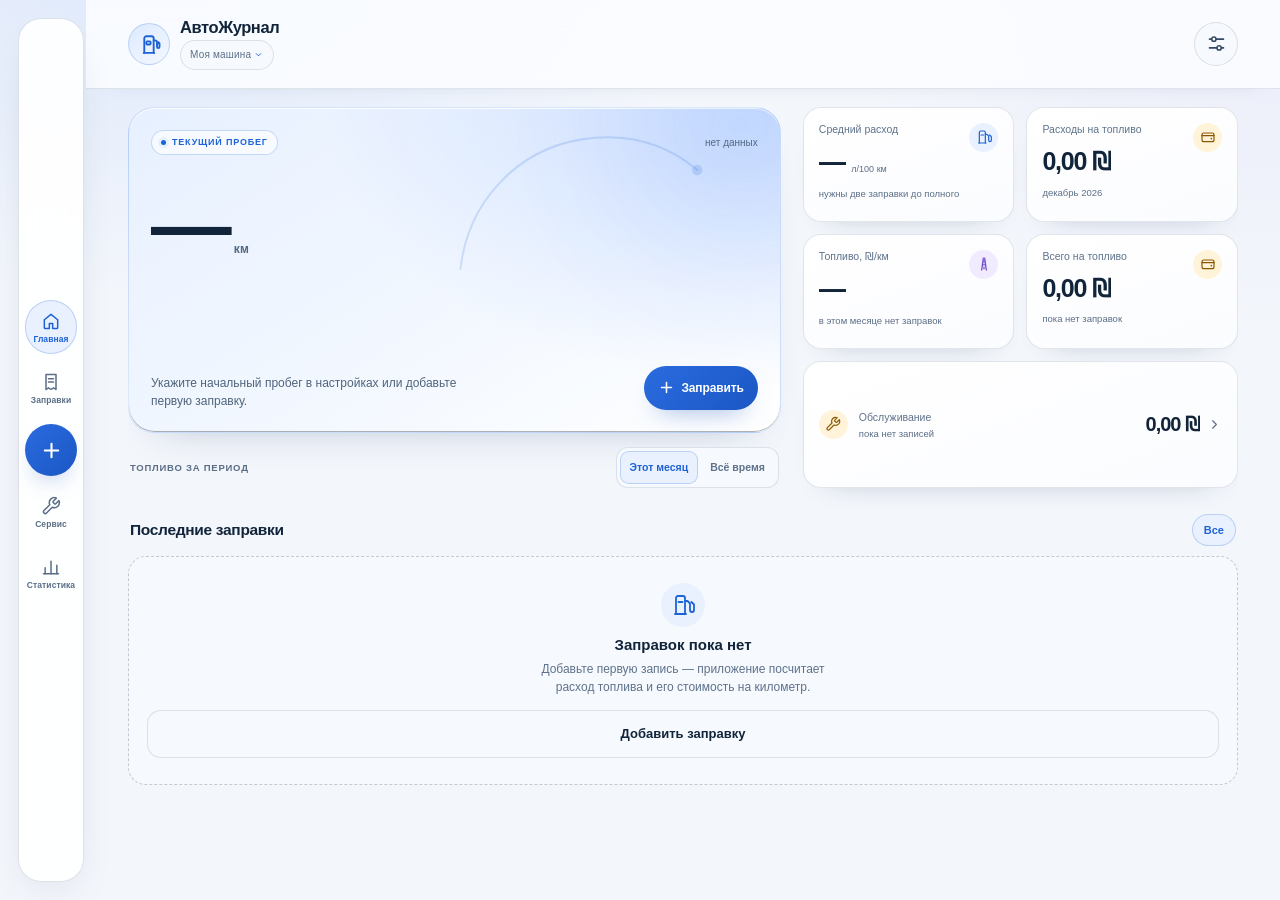
==== commit a590ff5a: "Finalize app localization, attachments, and icons (2.7.1)" ====
--- a/index.html
+++ b/index.html
@@ -44,6 +44,20 @@
       }
     })();
   </script>
+  <script>
+    (function () {
+      var lang = 'ru';
+      try {
+        var saved = localStorage.getItem('muranoLog.lang.v1');
+        if (saved === 'ru' || saved === 'en' || saved === 'he') {
+          lang = saved;
+        }
+      } catch (error) {}
+      var root = document.documentElement;
+      root.setAttribute('lang', lang);
+      root.setAttribute('dir', lang === 'he' ? 'rtl' : 'ltr');
+    })();
+  </script>
   <title>АвтоЖурнал</title>
 </head>
 <body>
@@ -51,15 +65,18 @@
     <header class="topbar">
       <div class="brand">
         <div class="brand-icon" aria-hidden="true">
-          <svg viewBox="0 0 24 24" fill="none" stroke="currentColor" stroke-width="1.9" stroke-linecap="round" stroke-linejoin="round">
-            <path d="M3.8 18.4c.5-6 4.6-10.5 10.1-10.5 2.1 0 4 .6 5.6 1.8"/>
-            <circle cx="19.8" cy="9.9" r="1.8" fill="currentColor" stroke="none"/>
+          <svg viewBox="0 0 24 24" fill="none" stroke="currentColor" stroke-width="1.8" stroke-linecap="round" stroke-linejoin="round">
+            <path d="M7 21V7a2 2 0 0 1 2-2h5a2 2 0 0 1 2 2v14"/>
+            <rect x="9" y="10" width="4" height="3" rx="0.8"/>
+            <path d="M16 9h1.2a2 2 0 0 1 2 2v4.2a1.2 1.2 0 0 0 2.4 0v-3.2l-1.2-1.2"/>
+            <path d="M19.2 12.8 20.6 11.4"/>
+            <path d="M6.5 21h10"/>
           </svg>
         </div>
         <div class="brand-text">
-          <span class="brand-title">АвтоЖурнал</span>
+          <span class="brand-title" data-i18n-ignore>АвтоЖурнал</span>
           <button class="car-switch" type="button" id="car-switch" aria-haspopup="dialog" aria-controls="profiles-modal" title="Сменить автомобиль">
-            <span id="active-profile-name">Моя машина</span>
+            <span id="active-profile-name" data-i18n-ignore>Моя машина</span>
             <svg viewBox="0 0 24 24" fill="none" stroke="currentColor" stroke-width="2" stroke-linecap="round" stroke-linejoin="round" aria-hidden="true"><path d="m7 10 5 5 5-5"/></svg>
           </button>
         </div>
@@ -87,14 +104,14 @@
               </svg>
               <div class="hero-top">
                 <span class="chip chip-live"><span class="live-dot"></span>Текущий пробег</span>
-                <span class="hero-date" id="hero-date">—</span>
+                <span class="hero-date" id="hero-date" data-i18n-ignore>—</span>
               </div>
               <div class="odometer">
                 <span class="odometer-value" id="stat-odometer">130 000</span>
                 <span class="odometer-unit">км</span>
               </div>
               <div class="hero-bottom">
-                <p class="hero-hint" id="hero-hint">Стартовый пробег. Добавьте первую заправку.</p>
+                <p class="hero-hint" id="hero-hint" data-i18n-ignore>Стартовый пробег. Добавьте первую заправку.</p>
                 <button class="hero-add" type="button" data-action="add" aria-label="Добавить заправку">
                   <svg viewBox="0 0 24 24" fill="none" stroke="currentColor" stroke-width="2.2" stroke-linecap="round" aria-hidden="true"><path d="M12 5v14M5 12h14"/></svg>
                   <span>Заправить</span>
@@ -122,10 +139,10 @@
               </div>
               <span class="stat-label">Средний расход</span>
               <div class="stat-value-row">
-                <strong class="stat-value" id="stat-consumption">—</strong>
+                <strong class="stat-value" id="stat-consumption" data-i18n-ignore>—</strong>
                 <span class="stat-unit">л/100 км</span>
               </div>
-              <p class="stat-note" id="stat-consumption-note">по заправкам до полного</p>
+              <p class="stat-note" id="stat-consumption-note" data-i18n-ignore>по заправкам до полного</p>
             </article>
 
             <article class="stat-card">
@@ -138,9 +155,9 @@
               </div>
               <span class="stat-label">Расходы на топливо</span>
               <div class="stat-value-row">
-                <strong class="stat-value stat-value-money" id="stat-fuel-spent">—</strong>
-              </div>
-              <p class="stat-note" id="stat-fuel-spent-note">в этом месяце</p>
+                <strong class="stat-value stat-value-money" id="stat-fuel-spent" data-i18n-ignore>—</strong>
+              </div>
+              <p class="stat-note" id="stat-fuel-spent-note" data-i18n-ignore>в этом месяце</p>
             </article>
 
             <article class="stat-card">
@@ -152,9 +169,9 @@
               </div>
               <span class="stat-label">Топливо, ₪/км</span>
               <div class="stat-value-row">
-                <strong class="stat-value" id="stat-costkm">—</strong>
-              </div>
-              <p class="stat-note" id="stat-costkm-note">нужны данные о пробеге</p>
+                <strong class="stat-value" id="stat-costkm" data-i18n-ignore>—</strong>
+              </div>
+              <p class="stat-note" id="stat-costkm-note" data-i18n-ignore>нужны данные о пробеге</p>
             </article>
 
             <article class="stat-card">
@@ -167,9 +184,9 @@
               </div>
               <span class="stat-label">Всего на топливо</span>
               <div class="stat-value-row">
-                <strong class="stat-value stat-value-money" id="stat-total">—</strong>
-              </div>
-              <p class="stat-note" id="stat-total-note">пока нет заправок</p>
+                <strong class="stat-value stat-value-money" id="stat-total" data-i18n-ignore>—</strong>
+              </div>
+              <p class="stat-note" id="stat-total-note" data-i18n-ignore>пока нет заправок</p>
             </article>
 
             <button class="stat-card stat-wide stat-card-link" type="button" data-nav="maintenance">
@@ -180,10 +197,10 @@
               </div>
               <div class="stat-wide-text">
                 <span class="stat-label">Обслуживание</span>
-                <p class="stat-note" id="stat-maintenance-note">пока нет записей</p>
+                <p class="stat-note" id="stat-maintenance-note" data-i18n-ignore>пока нет записей</p>
               </div>
               <div class="stat-value-row">
-                <strong class="stat-value" id="stat-maintenance-total">—</strong>
+                <strong class="stat-value" id="stat-maintenance-total" data-i18n-ignore>—</strong>
                 <svg class="stat-arrow" viewBox="0 0 24 24" fill="none" stroke="currentColor" stroke-width="1.8" stroke-linecap="round" stroke-linejoin="round" aria-hidden="true"><path d="m9 18 6-6-6-6"/></svg>
               </div>
             </button>
@@ -207,7 +224,7 @@
             <h1>Заправки</h1>
           </div>
           <button class="round-btn" type="button" data-action="add" aria-label="Добавить заправку">
-            <svg viewBox="0 0 24 24" fill="none" stroke="currentColor" stroke-width="2.2" stroke-linecap="round"><path d="M12 5v14M5 12h14"/></svg>
+            <svg viewBox="0 0 24 24" fill="none" stroke="currentColor" stroke-width="2.2" stroke-linecap="round" stroke-linejoin="round"><path d="M12 5v14M5 12h14"/></svg>
           </button>
         </div>
         <div class="summary-strip" id="history-summary"></div>
@@ -227,7 +244,7 @@
           <div class="stats-summary-top">
             <div class="stats-summary-main">
               <span class="stat-label">Потрачено на бензин</span>
-              <strong class="stats-total" id="stats-total">—</strong>
+              <strong class="stats-total" id="stats-total" data-i18n-ignore>—</strong>
             </div>
             <label class="period-control" for="stats-period">
               <span class="visually-hidden">Период статистики</span>
@@ -241,14 +258,14 @@
               <svg viewBox="0 0 24 24" fill="none" stroke="currentColor" stroke-width="2" stroke-linecap="round" stroke-linejoin="round" aria-hidden="true"><path d="m7 10 5 5 5-5"/></svg>
             </label>
           </div>
-          <p class="stats-summary-meta" id="stats-meta">—</p>
+          <p class="stats-summary-meta" id="stats-meta" data-i18n-ignore>—</p>
         </article>
 
         <article class="chart-card station-card">
           <div class="chart-head">
             <div>
               <h2>Статистика АЗС</h2>
-              <p id="station-period-label">за всё время</p>
+              <p id="station-period-label" data-i18n-ignore>за всё время</p>
             </div>
           </div>
           <div class="station-highlights" id="station-highlights"></div>
@@ -261,7 +278,7 @@
               <h2>Расход топлива</h2>
               <p>л / 100 км</p>
             </div>
-            <span class="chip chip-muted" id="consumption-badge">—</span>
+            <span class="chip chip-muted" id="consumption-badge" data-i18n-ignore>—</span>
           </div>
           <div class="chart" id="consumption-chart"></div>
         </article>
@@ -272,7 +289,7 @@
               <h2>Расходы</h2>
               <p>последние 6 месяцев, ₪</p>
             </div>
-            <span class="chip chip-muted" id="expenses-badge">—</span>
+            <span class="chip chip-muted" id="expenses-badge" data-i18n-ignore>—</span>
           </div>
           <div class="chart" id="expenses-chart"></div>
         </article>
@@ -288,17 +305,17 @@
             <h1>Обслуживание</h1>
           </div>
           <button class="round-btn" type="button" data-action="add-maintenance" aria-label="Добавить запись обслуживания">
-            <svg viewBox="0 0 24 24" fill="none" stroke="currentColor" stroke-width="2.2" stroke-linecap="round"><path d="M12 5v14M5 12h14"/></svg>
+            <svg viewBox="0 0 24 24" fill="none" stroke="currentColor" stroke-width="2.2" stroke-linecap="round" stroke-linejoin="round"><path d="M12 5v14M5 12h14"/></svg>
           </button>
         </div>
         <article class="stats-summary maintenance-summary">
           <div class="stats-summary-top">
             <div class="stats-summary-main">
               <span class="stat-label">Расходы на обслуживание</span>
-              <strong class="stats-total" id="maintenance-total-all">—</strong>
-            </div>
-          </div>
-          <p class="stats-summary-meta" id="maintenance-summary-meta">пока нет записей</p>
+              <strong class="stats-total" id="maintenance-total-all" data-i18n-ignore>—</strong>
+            </div>
+          </div>
+          <p class="stats-summary-meta" id="maintenance-summary-meta" data-i18n-ignore>пока нет записей</p>
         </article>
         <div class="section-head">
           <h2>История</h2>
@@ -321,7 +338,7 @@
               <h2>Оформление</h2>
               <p class="settings-note">Выберите светлую или тёмную тему. По умолчанию приложение следует настройке телефона.</p>
             </div>
-            <span class="settings-status" id="theme-current" aria-live="polite">Как в системе</span>
+            <span class="settings-status" id="theme-current" aria-live="polite" data-i18n-ignore>Как в системе</span>
           </div>
           <div class="theme-options" role="group" aria-label="Тема оформления">
             <button class="theme-option" type="button" data-theme-choice="light" aria-pressed="false">
@@ -337,7 +354,23 @@
               <span>Как в системе</span>
             </button>
           </div>
-          <p class="theme-hint" id="theme-hint"></p>
+          <p class="theme-hint" id="theme-hint" data-i18n-ignore></p>
+        </article>
+
+        <article class="settings-card">
+          <h2>Язык</h2>
+          <p class="settings-note">Выберите язык интерфейса. Выбор сохраняется на этом устройстве отдельно от журнала.</p>
+          <label class="field" for="language-select">
+            <span class="field-label">Язык интерфейса</span>
+            <span class="input-wrap select-wrap">
+              <select id="language-select" data-i18n-ignore>
+                <option value="ru" data-i18n-ignore>Русский</option>
+                <option value="en" data-i18n-ignore>English</option>
+                <option value="he" data-i18n-ignore>עברית</option>
+              </select>
+              <svg class="select-chevron" viewBox="0 0 24 24" fill="none" stroke="currentColor" stroke-width="2" stroke-linecap="round" stroke-linejoin="round" aria-hidden="true"><path d="m7 10 5 5 5-5"/></svg>
+            </span>
+          </label>
         </article>
 
         <article class="settings-card">
@@ -357,7 +390,7 @@
                 <span class="input-suffix">км</span>
               </span>
             </label>
-            <p class="form-error" id="settings-error" role="alert"></p>
+            <p class="form-error" id="settings-error" role="alert" data-i18n-ignore></p>
             <button class="secondary-btn" type="submit">Сохранить автомобиль</button>
           </form>
           <button class="secondary-btn settings-profiles-btn" type="button" id="settings-profiles-btn">Сменить или добавить автомобиль</button>
@@ -379,8 +412,8 @@
             <svg viewBox="0 0 24 24" fill="none" stroke="currentColor" stroke-width="1.8" stroke-linecap="round" stroke-linejoin="round" aria-hidden="true"><path d="M4 12a8 8 0 1 0 2.3-5.7"/><path d="M4 5v5h5"/></svg>
             Восстановить последнюю копию
           </button>
-          <p class="fineprint" id="snapshot-info"></p>
-          <p class="fineprint" id="storage-info"></p>
+          <p class="fineprint" id="snapshot-info" data-i18n-ignore></p>
+          <p class="fineprint" id="storage-info" data-i18n-ignore></p>
         </article>
 
         <article class="settings-card">
@@ -401,7 +434,7 @@
         </article>
 
         <footer class="app-footer">
-          АвтоЖурнал · версия 2.7.0<br>
+          <span data-i18n-ignore>АвтоЖурнал</span> · <span>версия 2.7.1</span><br>
           Данные не покидают ваше устройство.
         </footer>
       </section>
@@ -417,7 +450,7 @@
         <span>Заправки</span>
       </button>
       <button class="nav-add" type="button" data-action="add" aria-label="Добавить заправку">
-        <svg viewBox="0 0 24 24" fill="none" stroke="currentColor" stroke-width="2.4" stroke-linecap="round"><path d="M12 5v14M5 12h14"/></svg>
+        <svg viewBox="0 0 24 24" fill="none" stroke="currentColor" stroke-width="2.2" stroke-linecap="round" stroke-linejoin="round"><path d="M12 5v14M5 12h14"/></svg>
       </button>
       <button class="nav-item" type="button" data-nav="maintenance" aria-label="Сервис и обслуживание">
         <svg viewBox="0 0 24 24" fill="none" stroke="currentColor" stroke-width="1.8" stroke-linecap="round" stroke-linejoin="round">
@@ -439,7 +472,7 @@
         <button class="icon-btn" type="button" id="sheet-close" aria-label="Закрыть форму">
           <svg viewBox="0 0 24 24" fill="none" stroke="currentColor" stroke-width="2" stroke-linecap="round"><path d="M6 9l6 6 6-6"/></svg>
         </button>
-        <h2 id="sheet-title">Новая заправка</h2>
+        <h2 id="sheet-title" data-i18n-ignore>Новая заправка</h2>
         <span class="sheet-spacer"></span>
       </header>
 
@@ -471,7 +504,7 @@
           <div class="ocr-preview" id="ocr-preview" hidden>
             <img id="ocr-preview-image" alt="Фото для распознавания">
             <div class="ocr-preview-meta">
-              <span id="ocr-file-name">Фото выбрано</span>
+              <span id="ocr-file-name" data-i18n-ignore>Фото выбрано</span>
               <button class="ocr-preview-remove" type="button" id="ocr-preview-remove">Убрать</button>
             </div>
           </div>
@@ -572,7 +605,7 @@
             </span>
           </label>
 
-          <p class="calc-hint" id="calc-hint" aria-live="polite">
+          <p class="calc-hint" id="calc-hint" aria-live="polite" data-i18n-ignore>
             Введите литры и цену — недостающее поле заполнится автоматически.
           </p>
         </section>
@@ -606,7 +639,7 @@
           </span>
         </label>
 
-        <p class="form-error" id="form-error" role="alert"></p>
+        <p class="form-error" id="form-error" role="alert" data-i18n-ignore></p>
 
         <button class="primary-btn" type="submit" id="fuel-submit">Сохранить заправку</button>
         <button class="danger-link" type="button" id="fuel-delete" hidden>Удалить эту заправку</button>
@@ -633,7 +666,7 @@
         <img id="ocr-review-image" alt="Фото, по которому распознавали данные">
       </div>
 
-      <p class="ocr-review-badge" id="ocr-review-confidence"></p>
+      <p class="ocr-review-badge" id="ocr-review-confidence" data-i18n-ignore></p>
 
       <div class="ocr-review-fields">
         <label class="field" for="ocr-review-liters">
@@ -659,7 +692,7 @@
         </label>
       </div>
 
-      <p class="form-error" id="ocr-review-error" role="alert"></p>
+      <p class="form-error" id="ocr-review-error" role="alert" data-i18n-ignore></p>
 
       <div class="ocr-review-actions">
         <button class="ghost-btn" type="button" id="ocr-review-manual">Ввести вручную</button>
@@ -670,7 +703,7 @@
 
       <details class="ocr-raw">
         <summary>Показать распознанный текст</summary>
-        <pre id="ocr-raw-text"></pre>
+        <pre id="ocr-raw-text" data-i18n-ignore></pre>
       </details>
     </div>
   </div>
@@ -689,7 +722,7 @@
       </div>
 
       <p class="profile-modal-note" id="profiles-note">Выберите машину — у каждой свой журнал, расход и статистика.</p>
-      <div class="profile-list" id="profiles-list"></div>
+      <div class="profile-list" id="profiles-list" data-i18n-ignore></div>
       <button class="secondary-btn" type="button" id="profile-add-btn">+ Добавить автомобиль</button>
 
       <form class="profile-form" id="profile-form" novalidate hidden>
@@ -707,7 +740,7 @@
             <span class="input-suffix">км</span>
           </span>
         </label>
-        <p class="form-error" id="profile-error" role="alert"></p>
+        <p class="form-error" id="profile-error" role="alert" data-i18n-ignore></p>
         <div class="profile-form-actions">
           <button class="ghost-btn" type="button" id="profile-cancel">Отмена</button>
           <button class="primary-btn" type="submit" id="profile-submit">Добавить</button>
@@ -719,8 +752,8 @@
   <!-- ПОДТВЕРЖДЕНИЕ -->
   <div class="modal-backdrop" id="confirm-modal" hidden>
     <div class="modal-card" role="dialog" aria-modal="true" aria-labelledby="confirm-title" aria-describedby="confirm-text">
-      <h3 id="confirm-title">Удалить запись?</h3>
-      <p id="confirm-text">Это действие нельзя отменить.</p>
+      <h3 id="confirm-title" data-i18n-ignore>Удалить запись?</h3>
+      <p id="confirm-text" data-i18n-ignore>Это действие нельзя отменить.</p>
       <div class="modal-actions">
         <button class="ghost-btn" type="button" id="confirm-cancel">Отмена</button>
         <button class="danger-solid" type="button" id="confirm-ok">Удалить</button>
@@ -737,7 +770,7 @@
         </button>
         <div class="sheet-title-group">
           <p class="eyebrow">Сервис</p>
-          <h2 id="maintenance-sheet-title">Запись обслуживания</h2>
+          <h2 id="maintenance-sheet-title" data-i18n-ignore>Запись обслуживания</h2>
         </div>
         <button class="icon-btn icon-btn-danger" type="button" id="maintenance-delete" aria-label="Удалить запись" hidden>
           <svg viewBox="0 0 24 24" fill="none" stroke="currentColor" stroke-width="1.8" stroke-linecap="round" stroke-linejoin="round"><path d="M3 6h18M8 6V4h8v2M19 6v14a2 2 0 0 1-2 2H7a2 2 0 0 1-2-2V6M10 11v6M14 11v6"/></svg>
@@ -788,7 +821,7 @@
 
         <div class="service-total-preview">
           <span>Итого</span>
-          <strong id="maintenance-form-total">0,00 ₪</strong>
+          <strong id="maintenance-form-total" data-i18n-ignore>0,00 ₪</strong>
         </div>
 
         <label class="field" for="maintenance-note">
@@ -798,7 +831,32 @@
           </span>
         </label>
 
-        <p class="form-error" id="maintenance-form-error" role="alert"></p>
+        <section class="attachments-card" aria-labelledby="maintenance-attachments-title">
+          <div class="attachments-head">
+            <div>
+              <p class="eyebrow">Документы</p>
+              <h3 id="maintenance-attachments-title">Фото и сканы</h3>
+              <p class="attachments-note">Добавьте чек, счёт или гарантию. Файлы остаются на этом устройстве.</p>
+            </div>
+            <span class="chip chip-muted" id="maintenance-attachments-count" data-i18n-ignore>0 / 5</span>
+          </div>
+          <input class="visually-hidden" id="maintenance-camera-input" type="file" accept="image/*" capture="environment" tabindex="-1">
+          <input class="visually-hidden" id="maintenance-gallery-input" type="file" accept="image/*" multiple tabindex="-1">
+          <div class="attachment-actions">
+            <button class="secondary-btn" type="button" id="maintenance-camera-btn">
+              <svg viewBox="0 0 24 24" fill="none" stroke="currentColor" stroke-width="1.8" stroke-linecap="round" stroke-linejoin="round" aria-hidden="true"><path d="M4 8h3l1.5-2h7L17 8h3a1 1 0 0 1 1 1v9a1 1 0 0 1-1 1H4a1 1 0 0 1-1-1V9a1 1 0 0 1 1-1Z"/><circle cx="12" cy="13" r="3.4"/></svg>
+              Снять фото
+            </button>
+            <button class="secondary-btn" type="button" id="maintenance-gallery-btn">
+              <svg viewBox="0 0 24 24" fill="none" stroke="currentColor" stroke-width="1.8" stroke-linecap="round" stroke-linejoin="round" aria-hidden="true"><rect x="3" y="4" width="18" height="16" rx="2"/><circle cx="8.5" cy="9.5" r="1.5"/><path d="m21 15-4.5-4.5L7 20"/></svg>
+              Из галереи
+            </button>
+          </div>
+          <div class="attachment-list" id="maintenance-attachments" data-i18n-ignore></div>
+          <p class="attachment-hint" id="maintenance-attachments-hint" data-i18n-ignore>До 5 файлов, каждый до 12 МБ. После сжатия файл хранится только на этом устройстве.</p>
+        </section>
+
+        <p class="form-error" id="maintenance-form-error" role="alert" data-i18n-ignore></p>
 
         <div class="form-actions">
           <button class="ghost-btn" type="button" id="maintenance-form-cancel">Отмена</button>
@@ -808,8 +866,28 @@
     </div>
   </div>
 
-  <div class="toast" id="toast" role="status" aria-live="polite"></div>
-
+  <!-- ПРОСМОТР ВЛОЖЕНИЯ -->
+  <div class="modal-backdrop" id="attachment-viewer" hidden>
+    <div class="modal-card attachment-viewer-card" role="dialog" aria-modal="true" aria-labelledby="attachment-viewer-title">
+      <div class="profile-modal-head">
+        <div>
+          <p class="eyebrow">Вложение</p>
+          <h3 id="attachment-viewer-title">Просмотр фото</h3>
+        </div>
+        <button class="icon-btn" type="button" id="attachment-viewer-close" aria-label="Закрыть просмотр">
+          <svg viewBox="0 0 24 24" fill="none" stroke="currentColor" stroke-width="2" stroke-linecap="round"><path d="M6 6l12 12M18 6 6 18"/></svg>
+        </button>
+      </div>
+      <div class="attachment-viewer-image">
+        <img id="attachment-viewer-image" alt="">
+      </div>
+      <p class="attachment-viewer-meta" id="attachment-viewer-meta"></p>
+    </div>
+  </div>
+
+  <div class="toast" id="toast" role="status" aria-live="polite" data-i18n-ignore></div>
+
+  <script src="./i18n.js"></script>
   <script src="./calc.js"></script>
   <script src="./storage.js"></script>
   <script src="./charts.js"></script>
--- a/styles.css
+++ b/styles.css
@@ -53,6 +53,73 @@
 html {
   min-height: 100%;
   -webkit-text-size-adjust: 100%;
+  overflow-x: hidden !important;
+  max-width: 100vw !important;
+}
+
+html[dir='rtl'] body {
+  text-align: start;
+}
+
+html[dir='rtl'] .nav-item,
+html[dir='rtl'] .topbar,
+html[dir='rtl'] .screen-head,
+html[dir='rtl'] .section-head,
+html[dir='rtl'] .brand,
+html[dir='rtl'] .home-period,
+html[dir='rtl'] .stats-summary-top,
+html[dir='rtl'] .chart-head,
+html[dir='rtl'] .attachments-head,
+html[dir='rtl'] .settings-card-head,
+html[dir='rtl'] .profile-modal-head {
+  direction: rtl;
+}
+
+html[dir='rtl'] .nav,
+html[dir='rtl'] .bottom-nav {
+  direction: rtl;
+}
+
+html[dir='rtl'] .input-suffix {
+  border-left: none;
+  border-right: 1px solid var(--border);
+  border-radius: var(--radius-sm, 12px) 0 0 var(--radius-sm, 12px);
+}
+
+html[dir='rtl'] .select-chevron {
+  right: auto;
+  left: 14px;
+}
+
+html[dir='rtl'] .form-row {
+  direction: rtl;
+}
+
+html[dir='rtl'] .calc-row {
+  direction: rtl;
+}
+
+html[dir='rtl'] .theme-options {
+  direction: rtl;
+}
+
+html[dir='rtl'] .period-switch {
+  direction: rtl;
+}
+
+html[dir='rtl'] input,
+html[dir='rtl'] textarea,
+html[dir='rtl'] select {
+  text-align: start;
+}
+
+html[dir='rtl'] .field-label,
+html[dir='rtl'] .settings-note,
+html[dir='rtl'] .profile-modal-note,
+html[dir='rtl'] .ocr-review-note,
+html[dir='rtl'] .attachments-note,
+html[dir='rtl'] .fineprint {
+  text-align: start;
 }
 
 body {
@@ -66,7 +133,8 @@
   color: var(--text);
   -webkit-font-smoothing: antialiased;
   text-rendering: optimizeLegibility;
-  overflow-x: hidden;
+  overflow-x: hidden !important;
+  max-width: 100vw !important;
 }
 
 button,
@@ -102,6 +170,7 @@
   background:
     radial-gradient(700px 420px at 85% -5%, rgba(94, 234, 212, 0.055), transparent 60%),
     var(--bg);
+  overflow-x: hidden !important;
 }
 
 /* ── Верхняя панель ─────────────────────────────────────── */
@@ -230,10 +299,14 @@
 
 .main {
   padding: 16px 16px calc(var(--nav-height) + var(--safe-bottom) + 38px);
+  overflow-x: hidden !important;
+  max-width: 100% !important;
 }
 
 .screen {
   display: none;
+  max-width: 100% !important;
+  overflow-x: hidden !important;
 }
 
 .screen.is-active {
@@ -652,6 +725,11 @@
   border: 1px solid var(--border);
   background: linear-gradient(160deg, rgba(19, 30, 49, 0.72), rgba(11, 18, 31, 0.72));
   box-shadow: inset 0 1px 0 rgba(255, 255, 255, 0.035);
+  min-width: 0;
+  max-width: 100%;
+  width: 100%;
+  box-sizing: border-box;
+  overflow-x: hidden;
 }
 
 .fuel-top {
@@ -728,7 +806,7 @@
 .fuel-actions {
   display: flex;
   gap: 2px;
-  margin-left: auto;
+  margin-inline-start: auto;
 }
 
 .mini-btn {
@@ -3967,6 +4045,103 @@
 
 /* ── Телефон в альбомной ориентации: компактный режим ───── */
 
+@media (max-width: 360px) {
+  #recent-list,
+  #screen-history .fuel-list,
+  #screen-maintenance .fuel-list {
+    grid-template-columns: 1fr;
+    min-width: 0;
+    width: 100%;
+    max-width: 100%;
+  }
+
+  .fuel-card,
+  .log-card,
+  .service-card {
+    min-width: 0;
+    max-width: 100%;
+    width: 100%;
+    overflow: hidden;
+  }
+}
+
+@media (max-width: 420px) {
+  *, *::before, *::after {
+    max-width: 100% !important;
+    box-sizing: border-box !important;
+  }
+
+  html, body {
+    overflow-x: hidden !important;
+    max-width: 100vw !important;
+    width: 100vw !important;
+  }
+
+  .app {
+    max-width: 100vw !important;
+    width: 100vw !important;
+    overflow-x: hidden !important;
+  }
+
+  .main {
+    max-width: 100% !important;
+    width: 100% !important;
+    overflow-x: hidden !important;
+    padding-left: 12px !important;
+    padding-right: 12px !important;
+  }
+
+  .screen {
+    max-width: 100% !important;
+    width: 100% !important;
+    overflow-x: hidden !important;
+  }
+
+  #screen-maintenance,
+  #screen-maintenance .fuel-list,
+  #screen-history,
+  #screen-history .fuel-list,
+  #recent-list {
+    grid-template-columns: 1fr !important;
+    min-width: 0 !important;
+    width: 100% !important;
+    max-width: 100% !important;
+    overflow-x: hidden !important;
+  }
+
+  .service-card,
+  .log-card,
+  .fuel-card {
+    min-width: 0 !important;
+    max-width: 100% !important;
+    width: 100% !important;
+    box-sizing: border-box !important;
+    overflow-x: hidden !important;
+    overflow-y: visible !important;
+  }
+
+  .fuel-top,
+  .fuel-line,
+  .fuel-meta {
+    min-width: 0 !important;
+    max-width: 100% !important;
+    flex-wrap: wrap !important;
+  }
+
+  .fuel-station {
+    min-width: 0 !important;
+    max-width: calc(100% - 80px) !important;
+    overflow: hidden !important;
+    text-overflow: ellipsis !important;
+    white-space: nowrap !important;
+  }
+
+  .fuel-total {
+    flex: 0 0 auto !important;
+    min-width: 0 !important;
+  }
+}
+
 @media (orientation: landscape) and (max-height: 600px) and (max-width: 1000px) {
   :root {
     --nav-height: 60px;
@@ -4241,6 +4416,7 @@
   .fuel-top {
     min-height: 21px;
     gap: 5px;
+    flex-wrap: wrap;
   }
 
   .fuel-date {
@@ -4255,9 +4431,9 @@
   }
 
   .mini-btn {
-    width: 28px;
-    height: 28px;
-    border-radius: 9px;
+    width: 32px;
+    height: 32px;
+    border-radius: 10px;
   }
 
   .fuel-line {
@@ -4521,9 +4697,36 @@
 /* ── Уважение к уменьшению движения ─────────────────────── */
 
 @media (max-width: 359px) {
+  html, body, .app, .main, .screen {
+    max-width: 100vw !important;
+    overflow-x: hidden !important;
+  }
+
+  .main {
+    padding-left: 10px;
+    padding-right: 10px;
+  }
+
   .fuel-top {
     flex-wrap: wrap;
     row-gap: 5px;
+    min-width: 0 !important;
+  }
+
+  .fuel-card,
+  .log-card,
+  .service-card {
+    min-width: 0 !important;
+    max-width: 100% !important;
+    width: 100% !important;
+    overflow: hidden !important;
+  }
+
+  #screen-maintenance .fuel-list {
+    grid-template-columns: 1fr !important;
+    min-width: 0 !important;
+    width: 100% !important;
+    max-width: 100% !important;
   }
 
   .form-row {
--- a/redesign.css
+++ b/redesign.css
@@ -2465,9 +2465,9 @@
   }
 
   .mini-btn {
-    width: 28px;
-    height: 28px;
-    border-radius: 8px;
+    width: 32px;
+    height: 32px;
+    border-radius: 10px;
   }
 
   .mini-btn svg {
@@ -2646,3 +2646,403 @@
     transition-duration: 0.01ms !important;
   }
 }
+
+/* ── Мягкая геометрия иконок ────────────────────────────── */
+
+.brand-icon,
+.icon-btn,
+.round-btn,
+.stat-icon,
+.mini-btn,
+.empty-state-icon,
+.nav-add,
+.profile-avatar {
+  border-radius: 50%;
+}
+
+.nav-item.is-active,
+.hero-add {
+  border-radius: 999px;
+}
+
+.theme-option {
+  border-radius: 20px;
+}
+
+.mini-btn::after {
+  inset: -5px;
+}
+
+.brand-icon svg,
+.icon-btn svg,
+.round-btn svg,
+.stat-icon svg,
+.mini-btn svg,
+.empty-state-icon svg,
+.nav-item svg,
+.nav-add svg,
+.theme-option svg,
+.car-switch svg,
+.secondary-btn svg,
+.select-chevron,
+.stat-arrow,
+.chart-empty-icon {
+  stroke-linecap: round;
+  stroke-linejoin: round;
+}
+
+/* ── Вложения обслуживания ──────────────────────────────── */
+
+.attachments-card {
+  display: grid;
+  gap: 11px;
+  padding: 14px;
+  border: 1px solid var(--border);
+  border-radius: 18px;
+  background: var(--surface-2);
+}
+
+.attachments-head {
+  display: flex;
+  align-items: flex-start;
+  justify-content: space-between;
+  gap: 10px;
+}
+
+.attachments-head .eyebrow {
+  margin: 0 0 3px;
+}
+
+.attachments-head h3 {
+  margin: 0;
+  color: var(--text);
+  font-size: 14px;
+  font-weight: 700;
+  letter-spacing: -0.02em;
+}
+
+.attachments-note {
+  max-width: 30em;
+  margin: 4px 0 0;
+  color: var(--muted);
+  font-size: 11px;
+  line-height: 1.45;
+}
+
+.attachment-actions {
+  display: flex;
+  flex-wrap: wrap;
+  gap: 8px;
+}
+
+.attachment-actions .secondary-btn {
+  min-height: 42px;
+  padding: 0 12px;
+  gap: 6px;
+  font-size: 12px;
+}
+
+.attachment-actions .secondary-btn svg {
+  width: 17px;
+  height: 17px;
+}
+
+.attachment-actions .secondary-btn:disabled {
+  cursor: default;
+  opacity: 0.48;
+}
+
+.attachment-list {
+  display: grid;
+  gap: 8px;
+}
+
+.attachment-list:empty {
+  display: none;
+}
+
+.attachment-item {
+  display: grid;
+  grid-template-columns: 56px minmax(0, 1fr) auto 36px;
+  align-items: center;
+  gap: 9px;
+  min-width: 0;
+  padding: 8px;
+  border: 1px solid var(--border);
+  border-radius: 14px;
+  background: var(--surface);
+}
+
+.attachment-thumb {
+  width: 56px;
+  height: 56px;
+  padding: 0;
+  overflow: hidden;
+  border: 1px solid var(--border);
+  border-radius: 11px;
+  background: var(--surface-2);
+  cursor: zoom-in;
+}
+
+.attachment-thumb img {
+  display: block;
+  width: 100%;
+  height: 100%;
+  object-fit: cover;
+}
+
+.attachment-details {
+  display: flex;
+  min-width: 0;
+  flex-direction: column;
+  gap: 2px;
+}
+
+.attachment-details strong {
+  color: var(--text);
+  font-size: 12px;
+  font-weight: 650;
+}
+
+.attachment-details span {
+  overflow: hidden;
+  color: var(--muted);
+  font-size: 10.5px;
+  text-overflow: ellipsis;
+  white-space: nowrap;
+}
+
+.attachment-details small {
+  color: var(--muted-2);
+  font-size: 9.5px;
+}
+
+.attachment-purpose {
+  display: block;
+  min-width: 0;
+}
+
+.attachment-purpose select {
+  max-width: 118px;
+  min-height: 36px;
+  padding: 0 9px;
+  border: 1px solid var(--border);
+  border-radius: 10px;
+  background: var(--surface-2);
+  color: var(--text);
+  font: inherit;
+  font-size: 11px;
+  cursor: pointer;
+}
+
+.attachment-hint {
+  margin: 0;
+  color: var(--muted-2);
+  font-size: 10px;
+  line-height: 1.4;
+}
+
+.record-attachments {
+  display: flex;
+  flex-wrap: wrap;
+  align-items: center;
+  gap: 6px;
+  margin-top: 9px;
+}
+
+.record-attachment {
+  position: relative;
+  width: 54px;
+  height: 54px;
+  flex: 0 0 auto;
+  padding: 0;
+  overflow: hidden;
+  border: 1px solid var(--border);
+  border-radius: 10px;
+  background: var(--surface-2);
+  cursor: zoom-in;
+}
+
+.record-attachment img {
+  display: block;
+  width: 100%;
+  height: 100%;
+  object-fit: cover;
+}
+
+.record-attachment span {
+  position: absolute;
+  inset-inline: 0;
+  bottom: 0;
+  padding: 8px 3px 2px;
+  background: linear-gradient(transparent, rgba(7, 14, 25, 0.78));
+  color: #ffffff;
+  font-size: 8px;
+  font-weight: 600;
+  line-height: 1.2;
+  text-align: center;
+}
+
+.record-attachments-more {
+  display: inline-grid;
+  place-items: center;
+  min-width: 30px;
+  height: 30px;
+  padding: 0 7px;
+  border: 1px solid var(--border);
+  border-radius: 999px;
+  background: var(--surface-2);
+  color: var(--muted);
+  font-size: 10px;
+  font-weight: 650;
+}
+
+.attachment-viewer-card {
+  display: flex;
+  width: min(720px, 100%);
+  max-height: calc(100dvh - 32px);
+  flex-direction: column;
+  gap: 12px;
+  padding: 16px;
+}
+
+.attachment-viewer-image {
+  display: grid;
+  min-height: 0;
+  flex: 1 1 auto;
+  place-items: center;
+  overflow: hidden;
+  border: 1px solid var(--border);
+  border-radius: 15px;
+  background: var(--surface-2);
+}
+
+.attachment-viewer-image img {
+  display: block;
+  width: auto;
+  max-width: 100%;
+  height: auto;
+  max-height: min(70dvh, 620px);
+  object-fit: contain;
+}
+
+.attachment-viewer-meta {
+  margin: 0;
+  color: var(--muted);
+  font-size: 11.5px;
+  text-align: center;
+}
+
+.settings-card .input-wrap select {
+  min-height: 48px;
+}
+
+/* ── Арабский и иврит: направление справа налево ─────────── */
+
+html[dir="rtl"] .stat-card,
+html[dir="rtl"] .stat-card-link,
+html[dir="rtl"] .settings-card,
+html[dir="rtl"] .modal-card,
+html[dir="rtl"] .sheet-panel,
+html[dir="rtl"] .station-row,
+html[dir="rtl"] .fuel-card,
+html[dir="rtl"] .profile-row {
+  text-align: right;
+}
+
+html[dir="rtl"] .stat-wide .stat-value-row {
+  text-align: left;
+}
+
+html[dir="rtl"] .stat-icon {
+  margin: 0 6px 0 0;
+}
+
+html[dir="rtl"] .stat-wide .stat-icon {
+  margin: 0;
+}
+
+html[dir="rtl"] .stat-wide .stat-arrow {
+  margin-right: 2px;
+  margin-left: 0;
+  transform: scaleX(-1);
+}
+
+html[dir="rtl"] .fuel-actions {
+  margin-right: auto;
+  margin-left: 0;
+}
+
+html[dir="rtl"] .fuel-meta span + span::before {
+  margin-right: 0;
+  margin-left: 5px;
+}
+
+html[dir="rtl"] .select-chevron {
+  right: auto;
+  left: 13px;
+}
+
+html[dir="rtl"] .input-wrap select {
+  padding-right: 13px;
+  padding-left: 38px;
+}
+
+html[dir="rtl"] .attachment-purpose select {
+  padding-right: 9px;
+  padding-left: 9px;
+}
+
+html[dir="rtl"] .record-attachment span {
+  direction: rtl;
+}
+
+html[dir="rtl"] .toast {
+  text-align: right;
+}
+
+@media (min-width: 1100px) {
+  html[dir="rtl"] .app {
+    grid-template-columns: minmax(0, 1fr) 86px;
+  }
+
+  html[dir="rtl"] .topbar,
+  html[dir="rtl"] .main {
+    grid-column: 1;
+  }
+
+  html[dir="rtl"] .bottom-nav {
+    right: 18px;
+    left: auto;
+  }
+
+  html[dir="rtl"] .toast {
+    left: calc(50% - 43px);
+  }
+}
+
+@media (max-width: 480px) {
+  .attachment-item {
+    grid-template-columns: 50px minmax(0, 1fr) 34px;
+  }
+
+  .attachment-thumb {
+    width: 50px;
+    height: 50px;
+  }
+
+  .attachment-purpose {
+    grid-column: 2 / 3;
+  }
+
+  .attachment-purpose select {
+    width: 100%;
+    max-width: none;
+  }
+
+  .attachment-item .mini-btn {
+    grid-column: 3;
+    grid-row: 1 / span 2;
+    align-self: center;
+  }
+}
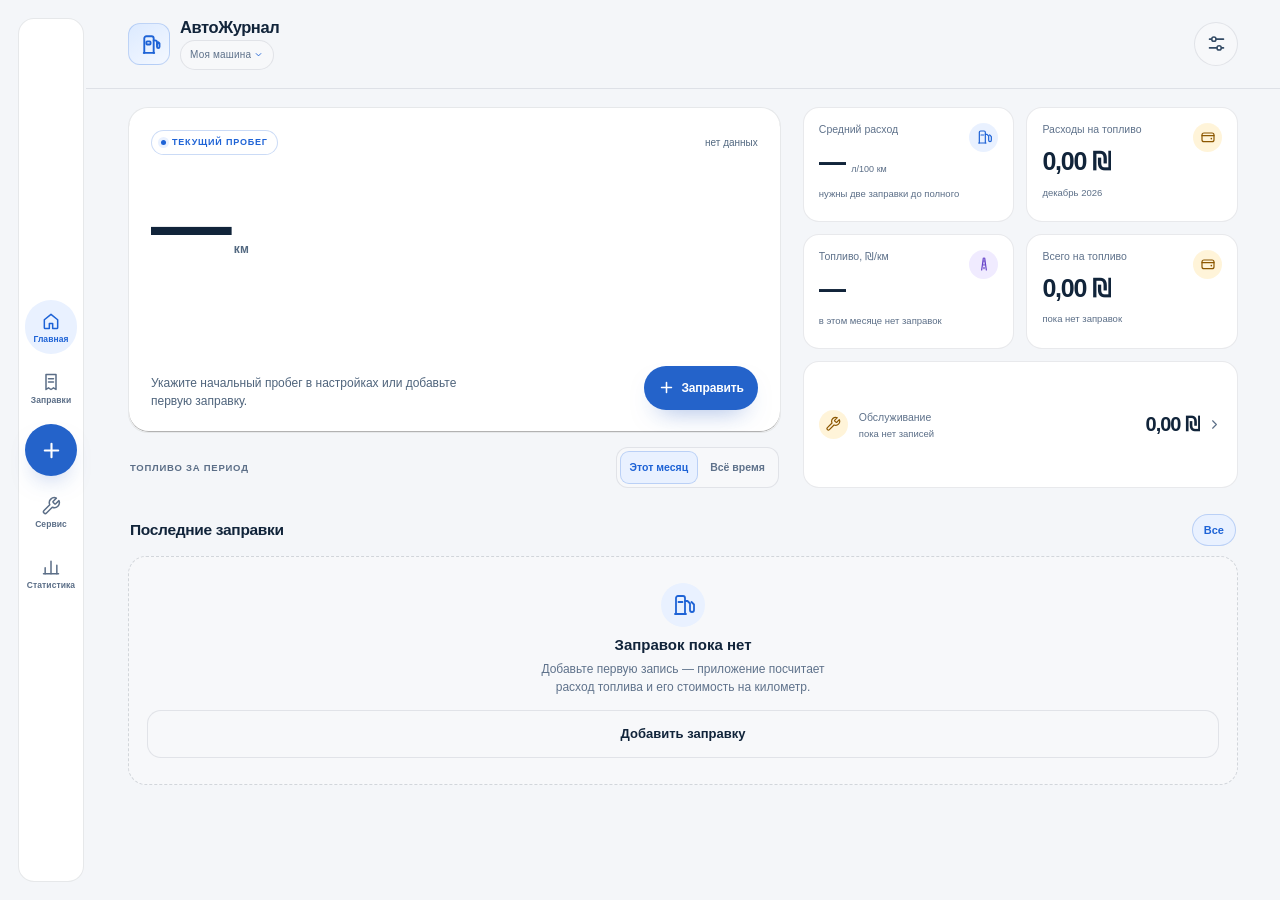
==== commit 513bba5e: "Simplify visual design and update app theme (2.8.0)" ====
--- a/index.html
+++ b/index.html
@@ -3,7 +3,7 @@
 <head>
   <meta charset="utf-8">
   <meta name="viewport" content="width=device-width, initial-scale=1, viewport-fit=cover">
-  <meta name="theme-color" id="theme-color-meta" content="#07111f">
+  <meta name="theme-color" id="theme-color-meta" content="#0b111b">
   <meta name="color-scheme" content="dark light">
   <meta name="description" content="АвтоЖурнал — личный учёт заправок, расхода и расходов для нескольких автомобилей.">
   <meta name="apple-mobile-web-app-capable" content="yes">
@@ -40,7 +40,7 @@
       root.style.colorScheme = theme;
       var meta = document.querySelector('meta[name="theme-color"]');
       if (meta) {
-        meta.setAttribute('content', theme === 'light' ? '#f3f6fb' : '#07111f');
+        meta.setAttribute('content', theme === 'light' ? '#f4f6f9' : '#0b111b');
       }
     })();
   </script>
@@ -434,7 +434,7 @@
         </article>
 
         <footer class="app-footer">
-          <span data-i18n-ignore>АвтоЖурнал</span> · <span>версия 2.7.1</span><br>
+          <span data-i18n-ignore>АвтоЖурнал</span> · <span>версия 2.8.0</span><br>
           Данные не покидают ваше устройство.
         </footer>
       </section>
--- a/redesign.css
+++ b/redesign.css
@@ -3046,3 +3046,176 @@
     align-self: center;
   }
 }
+
+/* ── 2.8: спокойная минималистичная поверхность ─────────── */
+
+:root {
+  --bg: #0b111b;
+  --bg-deep: #0b111b;
+  --surface: #111a27;
+  --surface-2: #151f2e;
+  --surface-raised: #1b2738;
+  --card: #111a27;
+  --card-bg: #111a27;
+  --card-bg-hover: #162233;
+  --border: rgba(166, 184, 210, 0.12);
+  --border-strong: rgba(166, 184, 210, 0.2);
+  --accent-fill: #2866ce;
+  --radius: 16px;
+  --radius-lg: 20px;
+  --radius-control: 12px;
+  --topbar-bg: #0b111b;
+  --nav-bg: #101927;
+  --nav-border: rgba(166, 184, 210, 0.14);
+  --glass-strong: #111a27;
+  --shadow-card: none;
+  --shadow-card-hover: none;
+  --shadow-topbar: none;
+  --shadow-nav: none;
+  --shadow-modal: 0 18px 48px rgba(0, 0, 0, 0.24);
+  --hero-bg: #111d2c;
+  --hero-border: rgba(145, 174, 214, 0.15);
+  --hero-shadow: none;
+  --hero-route: rgba(120, 174, 255, 0.06);
+  --hero-glow: transparent;
+  --input-bg: #0f1824;
+  --input-border: rgba(166, 184, 210, 0.16);
+}
+
+html[data-theme="light"] {
+  --bg: #f4f6f9;
+  --bg-deep: #f4f6f9;
+  --surface: #ffffff;
+  --surface-2: #f7f8fa;
+  --surface-raised: #eef1f5;
+  --card: #ffffff;
+  --card-bg: #ffffff;
+  --card-bg-hover: #f7f9fc;
+  --border: rgba(30, 47, 69, 0.1);
+  --border-strong: rgba(30, 47, 69, 0.17);
+  --accent-fill: #2463ca;
+  --topbar-bg: #f4f6f9;
+  --nav-bg: #ffffff;
+  --nav-border: rgba(30, 47, 69, 0.11);
+  --glass-strong: #ffffff;
+  --shadow-card: none;
+  --shadow-card-hover: none;
+  --shadow-topbar: none;
+  --shadow-nav: none;
+  --shadow-modal: 0 16px 42px rgba(23, 40, 62, 0.16);
+  --hero-bg: #ffffff;
+  --hero-border: rgba(30, 47, 69, 0.11);
+  --hero-shadow: none;
+  --hero-route: rgba(36, 99, 202, 0.045);
+  --hero-glow: transparent;
+  --input-bg: #ffffff;
+  --input-border: rgba(30, 47, 69, 0.13);
+}
+
+html,
+html[data-theme="light"],
+body,
+html[data-theme="light"] body {
+  background: var(--bg);
+}
+
+.topbar,
+.bottom-nav {
+  backdrop-filter: none;
+  -webkit-backdrop-filter: none;
+  box-shadow: none;
+}
+
+.topbar {
+  border-bottom-color: var(--border);
+}
+
+.bottom-nav {
+  border-radius: 16px;
+}
+
+.brand-icon {
+  border-radius: 12px;
+  box-shadow: none;
+}
+
+.hero {
+  border-radius: var(--radius-lg);
+  box-shadow: none;
+}
+
+.hero-glow,
+.hero-route {
+  display: none;
+}
+
+.stat-card,
+.fuel-card.log-card,
+.chart-card,
+.settings-card,
+.stats-summary,
+.service-card,
+.attachments-card,
+.profile-row,
+.modal-card {
+  box-shadow: none;
+}
+
+.stat-card,
+.fuel-card.log-card,
+.chart-card,
+.settings-card,
+.stats-summary,
+.service-card,
+.attachments-card,
+.profile-row,
+.modal-card,
+.calc-card,
+.ocr-card {
+  border-radius: var(--radius);
+}
+
+.stat-card,
+.fuel-card.log-card,
+.chart-card,
+.settings-card,
+.stats-summary,
+.service-card,
+.attachments-card,
+.profile-row {
+  background: var(--card-bg);
+}
+
+.nav-item {
+  border-radius: 12px;
+}
+
+.nav-item.is-active {
+  box-shadow: none;
+}
+
+.nav-add,
+.hero-add,
+.primary-btn {
+  box-shadow: none;
+}
+
+.period-switch {
+  box-shadow: none;
+  backdrop-filter: none;
+  -webkit-backdrop-filter: none;
+}
+
+.toast {
+  backdrop-filter: none;
+  -webkit-backdrop-filter: none;
+}
+
+@media (hover: hover) and (pointer: fine) {
+  .stat-card:hover,
+  .fuel-card.log-card:hover,
+  .settings-card:hover,
+  .chart-card:hover {
+    transform: none;
+  }
+}
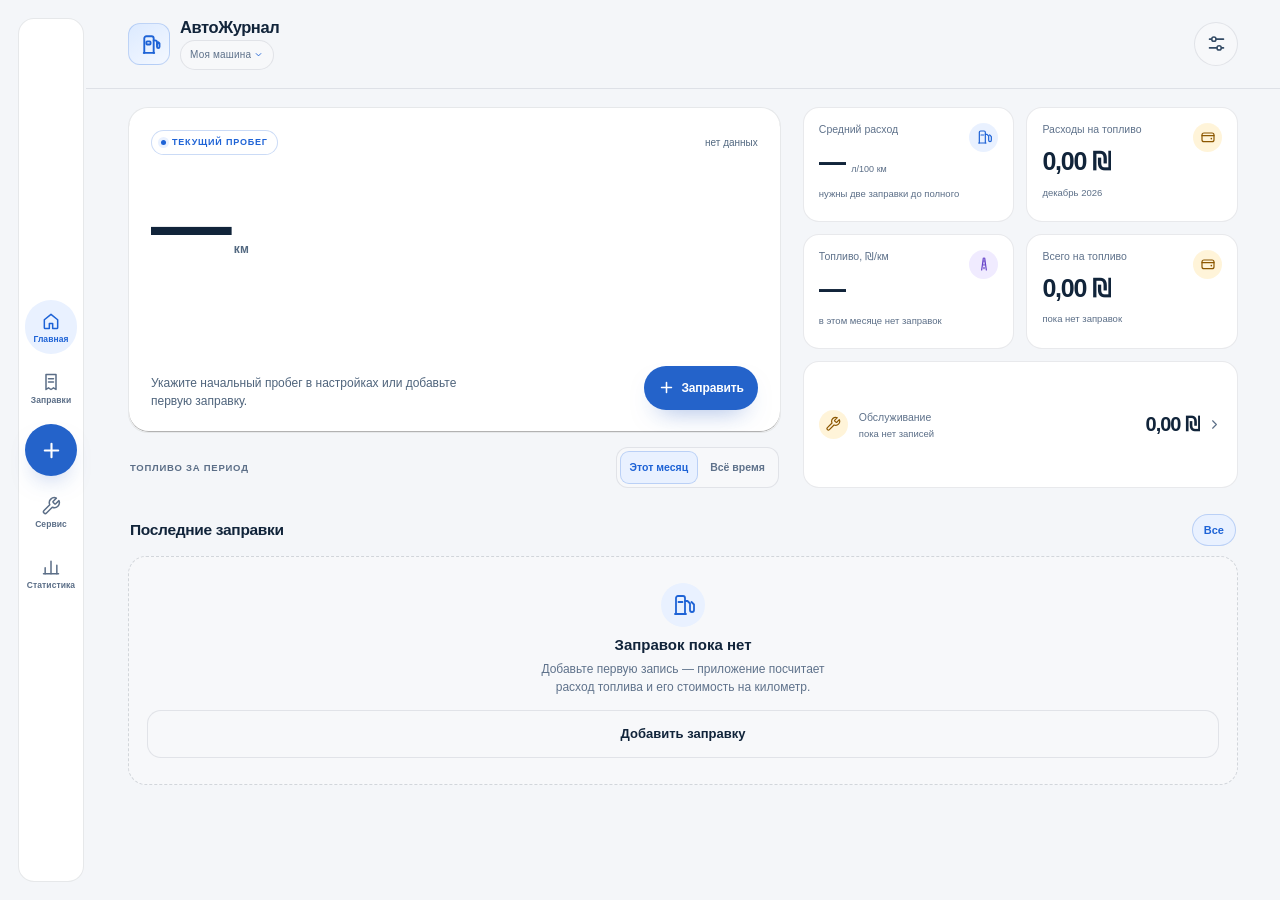
==== commit 32199781: "Add translucent auto-hiding mobile navigation (2.9.0)" ====
--- a/index.html
+++ b/index.html
@@ -434,7 +434,7 @@
         </article>
 
         <footer class="app-footer">
-          <span data-i18n-ignore>АвтоЖурнал</span> · <span>версия 2.8.0</span><br>
+          <span data-i18n-ignore>АвтоЖурнал</span> · <span>версия 2.9.0</span><br>
           Данные не покидают ваше устройство.
         </footer>
       </section>
--- a/redesign.css
+++ b/redesign.css
@@ -3219,3 +3219,47 @@
     transform: none;
   }
 }
+
+/* ── 2.9: floating glass navigation ────────────────────── */
+
+@media (max-width: 1099px) {
+  .bottom-nav {
+    bottom: calc(8px + env(safe-area-inset-bottom, 0px));
+    border: 1px solid rgba(169, 190, 222, 0.22);
+    border-radius: 28px;
+    background: rgba(13, 22, 36, 0.72);
+    box-shadow:
+      0 10px 32px rgba(0, 0, 0, 0.18),
+      inset 0 1px 0 rgba(255, 255, 255, 0.12);
+    backdrop-filter: blur(24px) saturate(180%);
+    -webkit-backdrop-filter: blur(24px) saturate(180%);
+    transition: transform 260ms cubic-bezier(0.2, 0.75, 0.25, 1), opacity 200ms ease;
+    will-change: transform, opacity;
+  }
+
+  body.nav-hidden .bottom-nav:not(:focus-within) {
+    opacity: 0;
+    pointer-events: none;
+    transform: translate(-50%, calc(100% + 20px));
+  }
+
+  body.nav-hidden .bottom-nav:focus-within {
+    opacity: 1;
+    pointer-events: auto;
+    transform: translateX(-50%);
+  }
+
+  html[data-theme="light"] .bottom-nav {
+    border-color: rgba(30, 47, 69, 0.14);
+    background: rgba(255, 255, 255, 0.72);
+    box-shadow:
+      0 10px 30px rgba(24, 43, 66, 0.12),
+      inset 0 1px 0 rgba(255, 255, 255, 0.82);
+  }
+}
+
+@media (prefers-reduced-motion: reduce) {
+  .bottom-nav {
+    transition: none !important;
+  }
+}
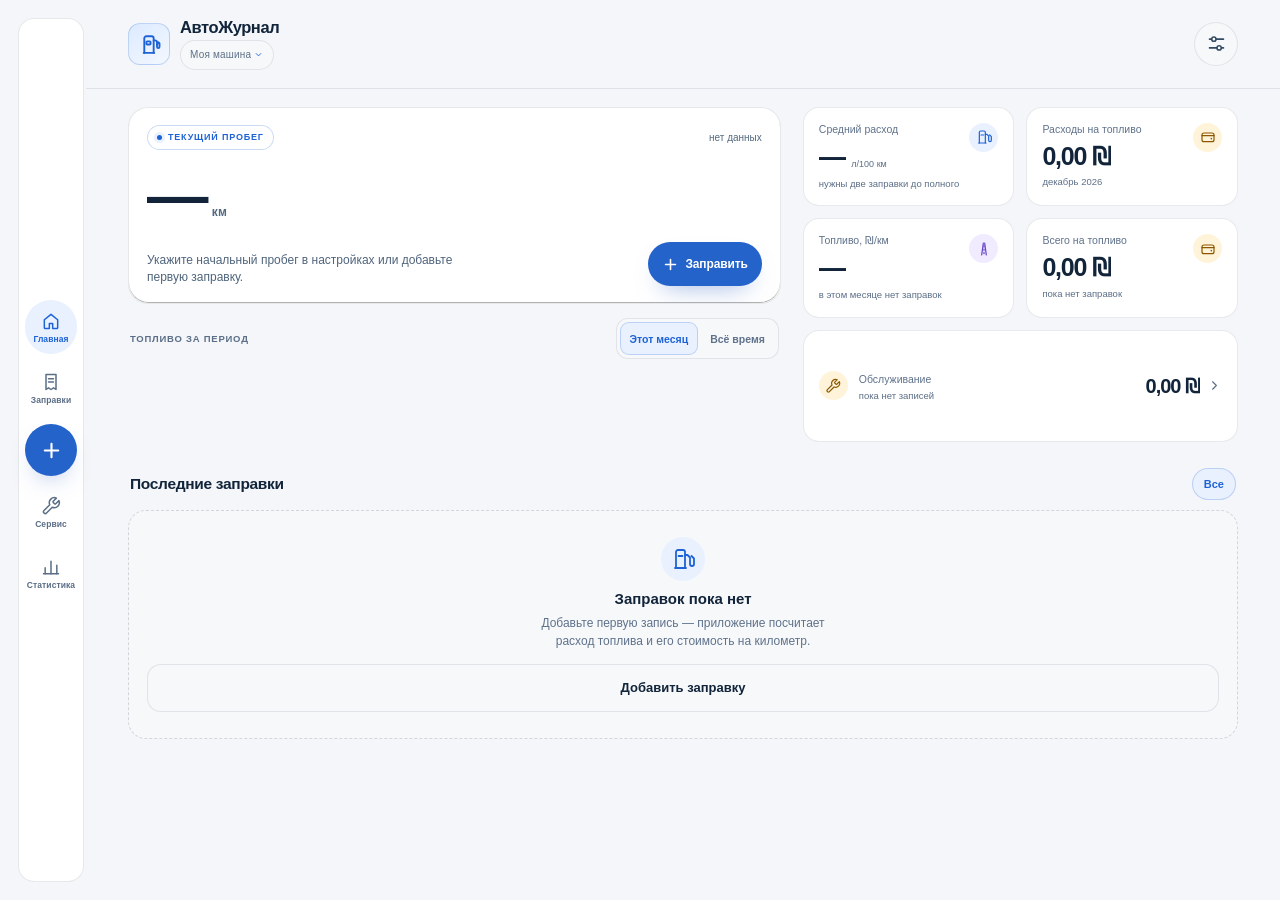
==== commit f089d36c: "Compact odometer card on responsive layouts (2.9.1)" ====
--- a/index.html
+++ b/index.html
@@ -434,7 +434,7 @@
         </article>
 
         <footer class="app-footer">
-          <span data-i18n-ignore>АвтоЖурнал</span> · <span>версия 2.9.0</span><br>
+          <span data-i18n-ignore>АвтоЖурнал</span> · <span>версия 2.9.1</span><br>
           Данные не покидают ваше устройство.
         </footer>
       </section>
--- a/redesign.css
+++ b/redesign.css
@@ -3263,3 +3263,96 @@
     transition: none !important;
   }
 }
+
+/* ── 2.9.1: compact odometer card ───────────────────────── */
+
+.hero {
+  flex: 0 1 auto;
+  min-height: 0;
+  gap: 10px;
+  padding: 14px 16px;
+}
+
+.odometer {
+  margin-top: 6px;
+}
+
+.hero-bottom {
+  padding-top: 6px;
+}
+
+@media (max-width: 359px) {
+  .hero {
+    padding: 12px;
+    gap: 8px;
+  }
+
+  .hero-bottom {
+    padding-top: 4px;
+    gap: 8px;
+  }
+
+  .hero-hint {
+    font-size: 10px;
+    line-height: 1.3;
+  }
+
+  .hero-add {
+    min-height: 42px;
+  }
+}
+
+@media (min-width: 720px) and (max-width: 899px) {
+  .hero {
+    padding: 16px;
+  }
+
+  .odometer-value {
+    font-size: clamp(56px, 9vw, 70px);
+  }
+}
+
+@media (min-width: 900px) {
+  .hero {
+    flex: 0 1 auto;
+    min-height: 0;
+    padding: 17px 18px;
+  }
+
+  .odometer-value {
+    font-size: clamp(58px, 4.8vw, 72px);
+  }
+
+  .hero-bottom {
+    padding-top: 8px;
+  }
+}
+
+@media (orientation: landscape) and (max-height: 600px) and (max-width: 1000px) {
+  .hero {
+    min-height: 0;
+    padding: 10px 12px;
+    gap: 6px;
+  }
+
+  .hero .chip {
+    min-height: 20px;
+  }
+
+  .odometer {
+    margin-top: 3px;
+  }
+
+  .odometer-value {
+    font-size: clamp(36px, 4.6vw, 43px);
+  }
+
+  .hero-bottom {
+    gap: 8px;
+    padding-top: 3px;
+  }
+
+  .hero-hint {
+    font-size: 9px;
+  }
+}
